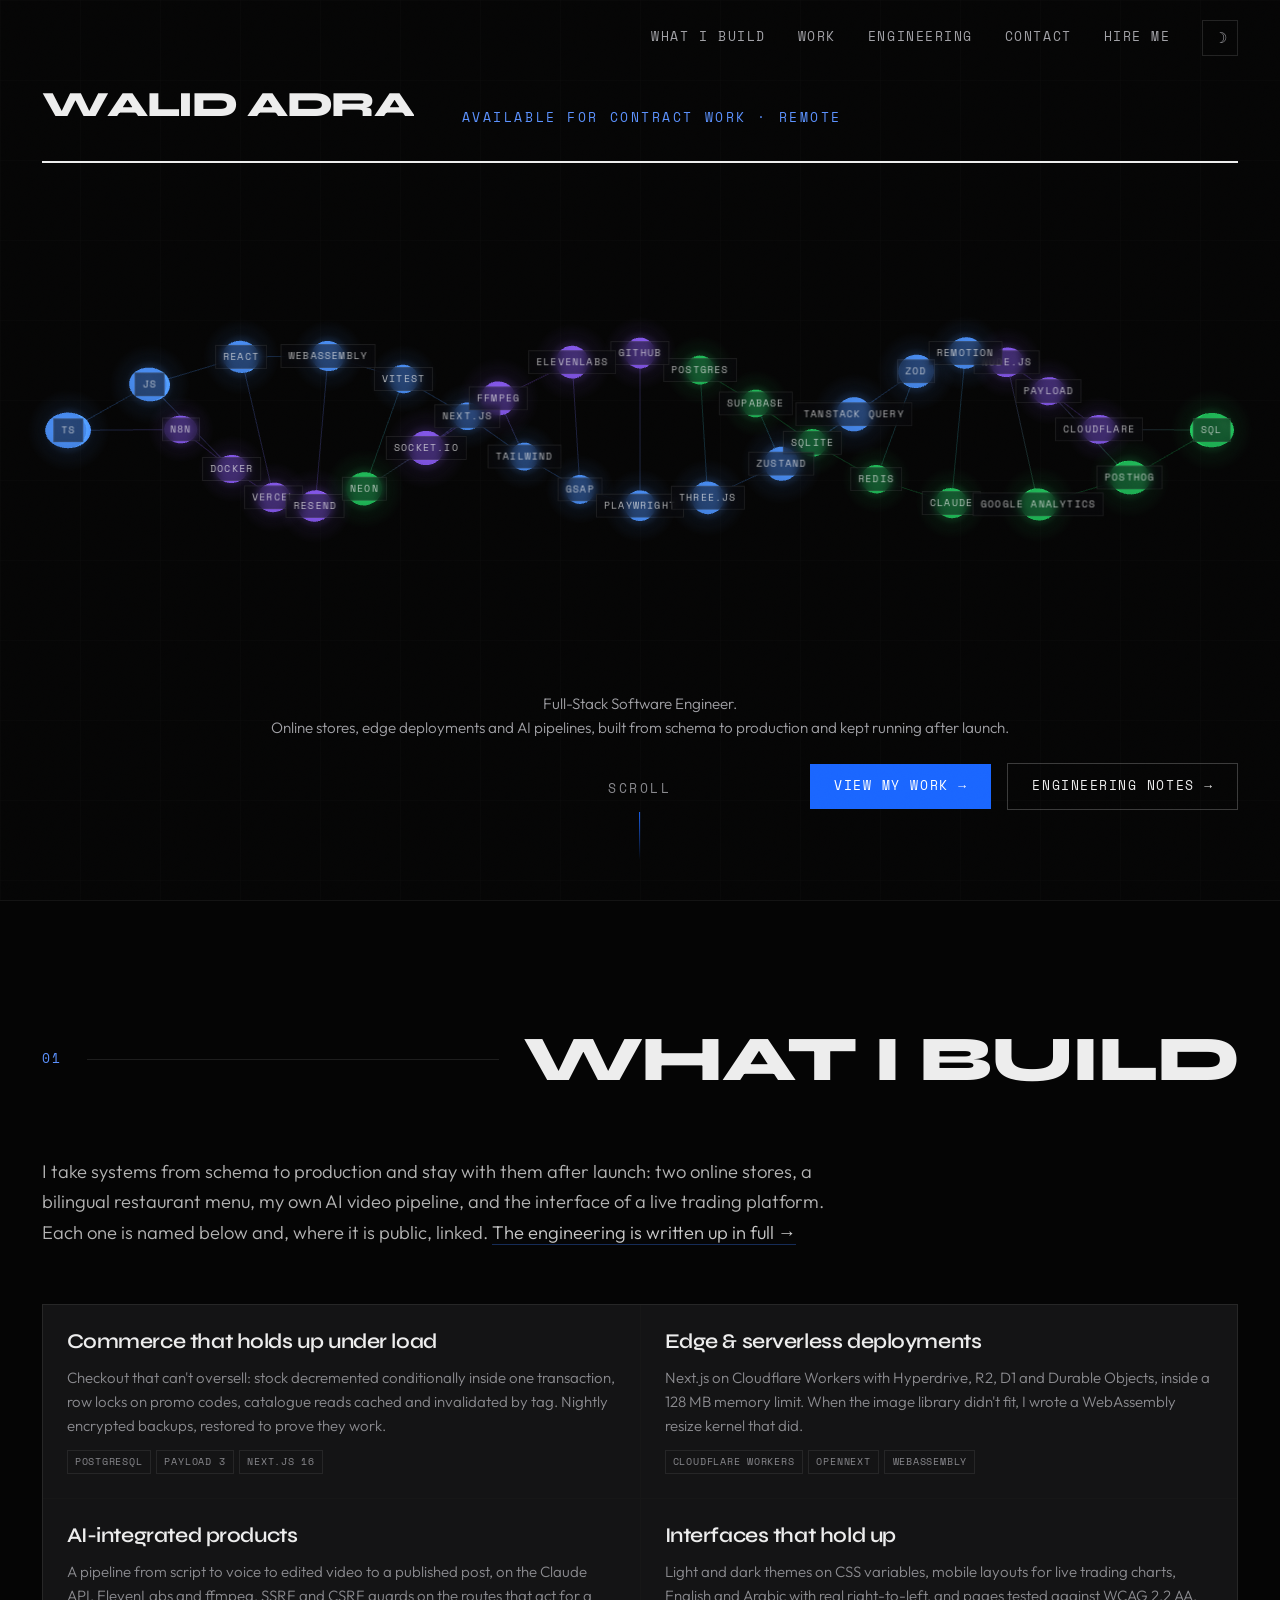
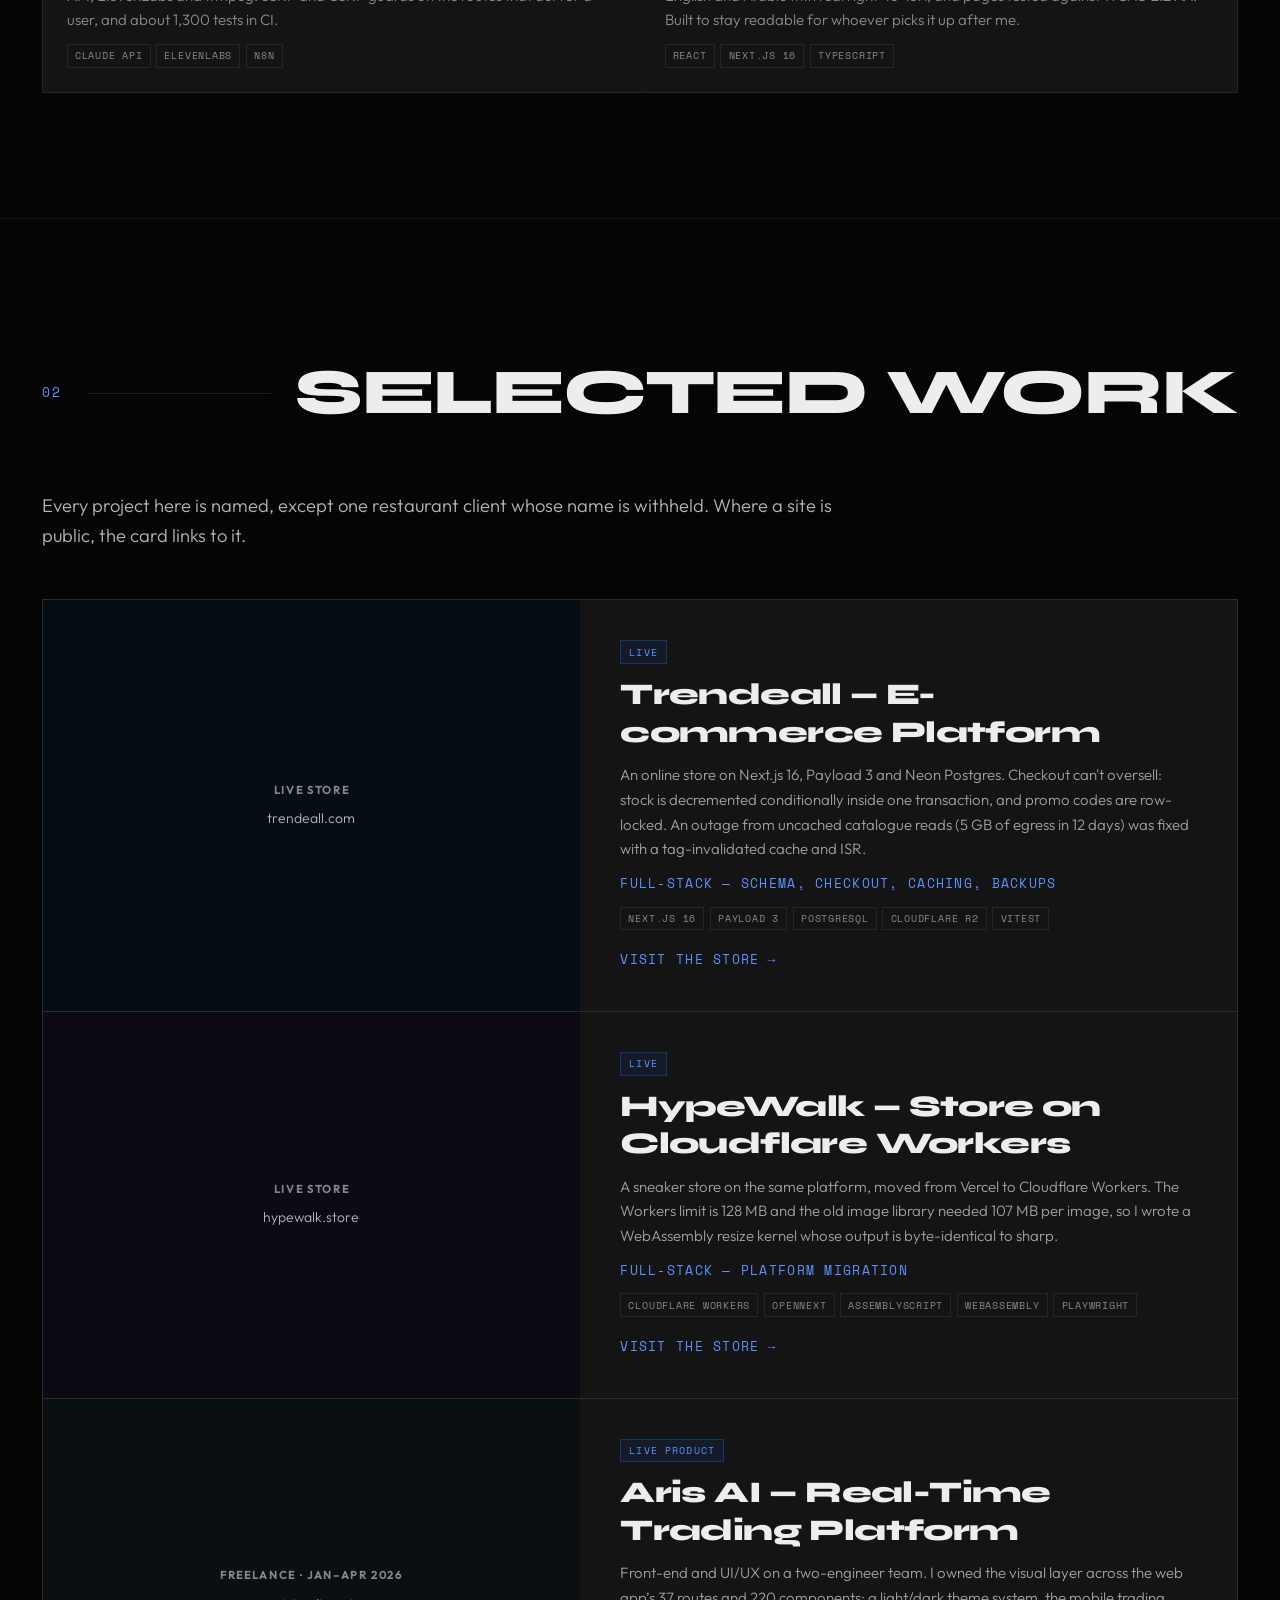
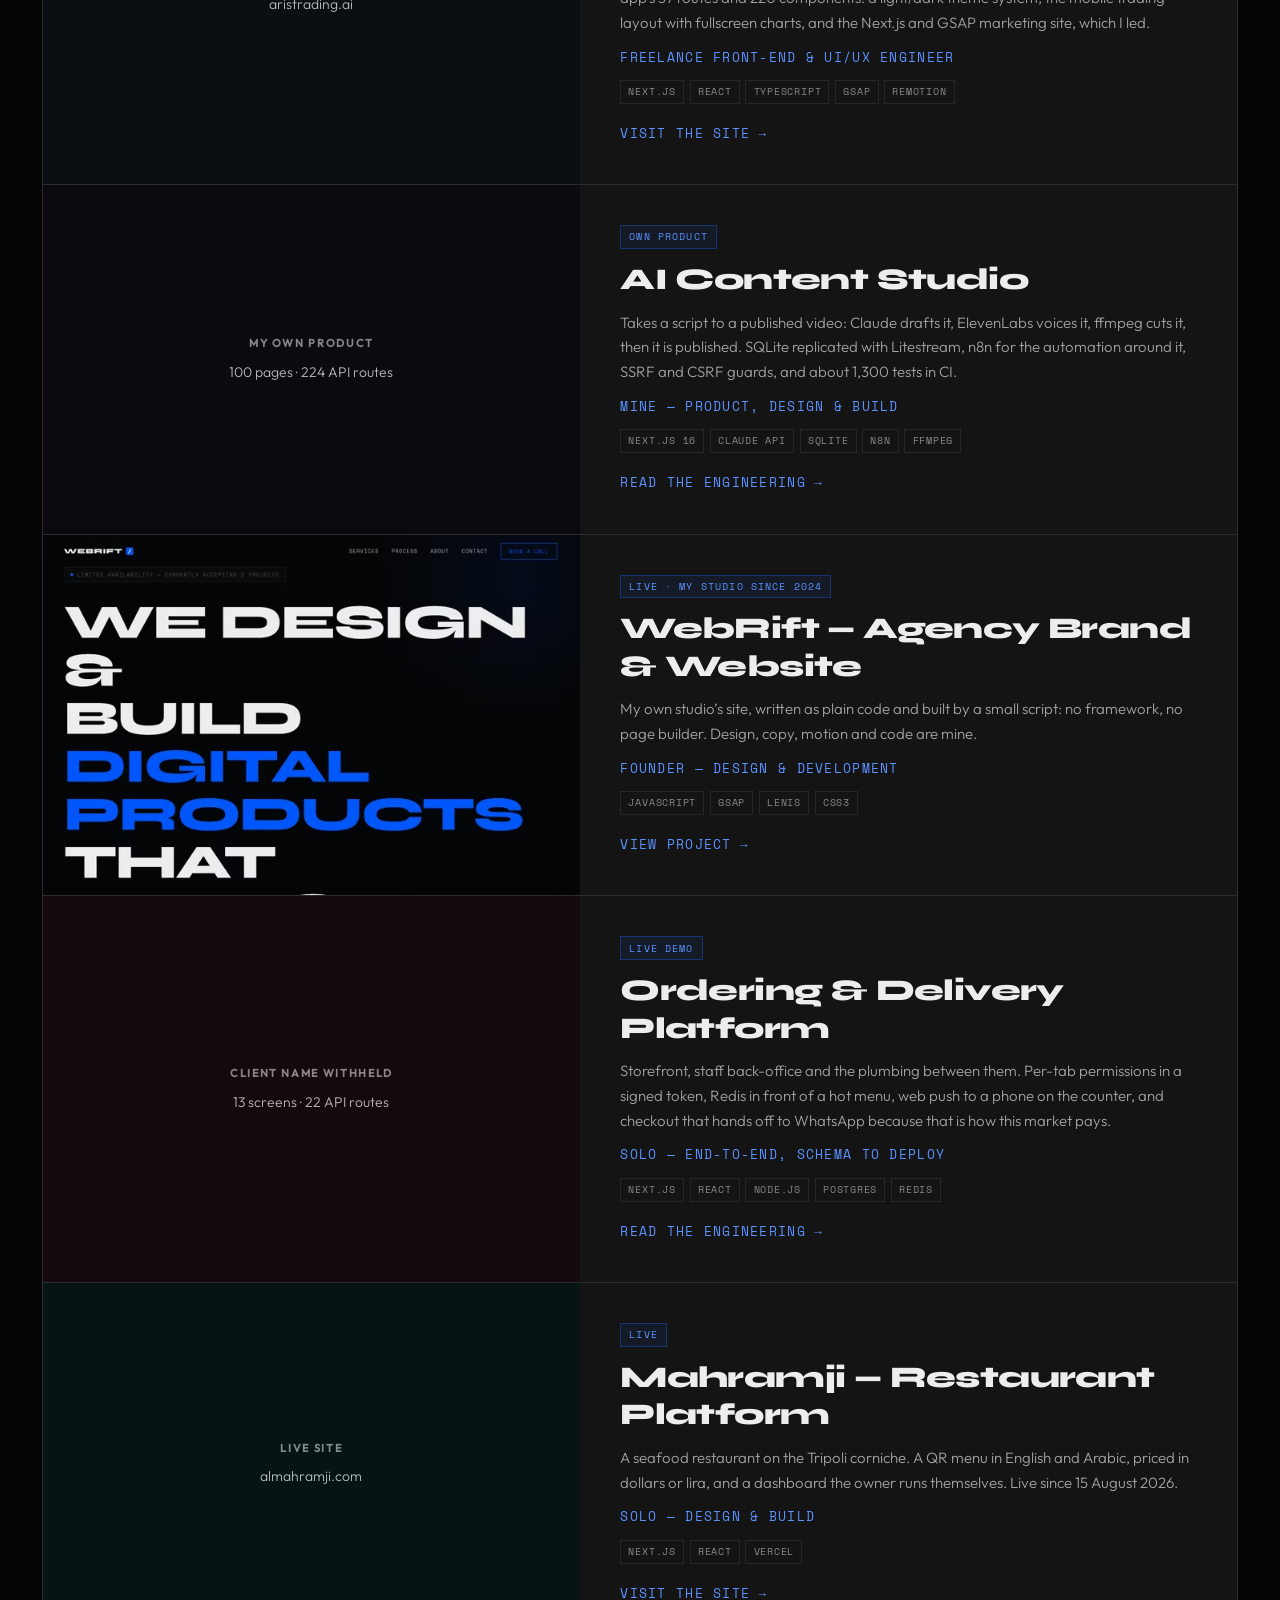
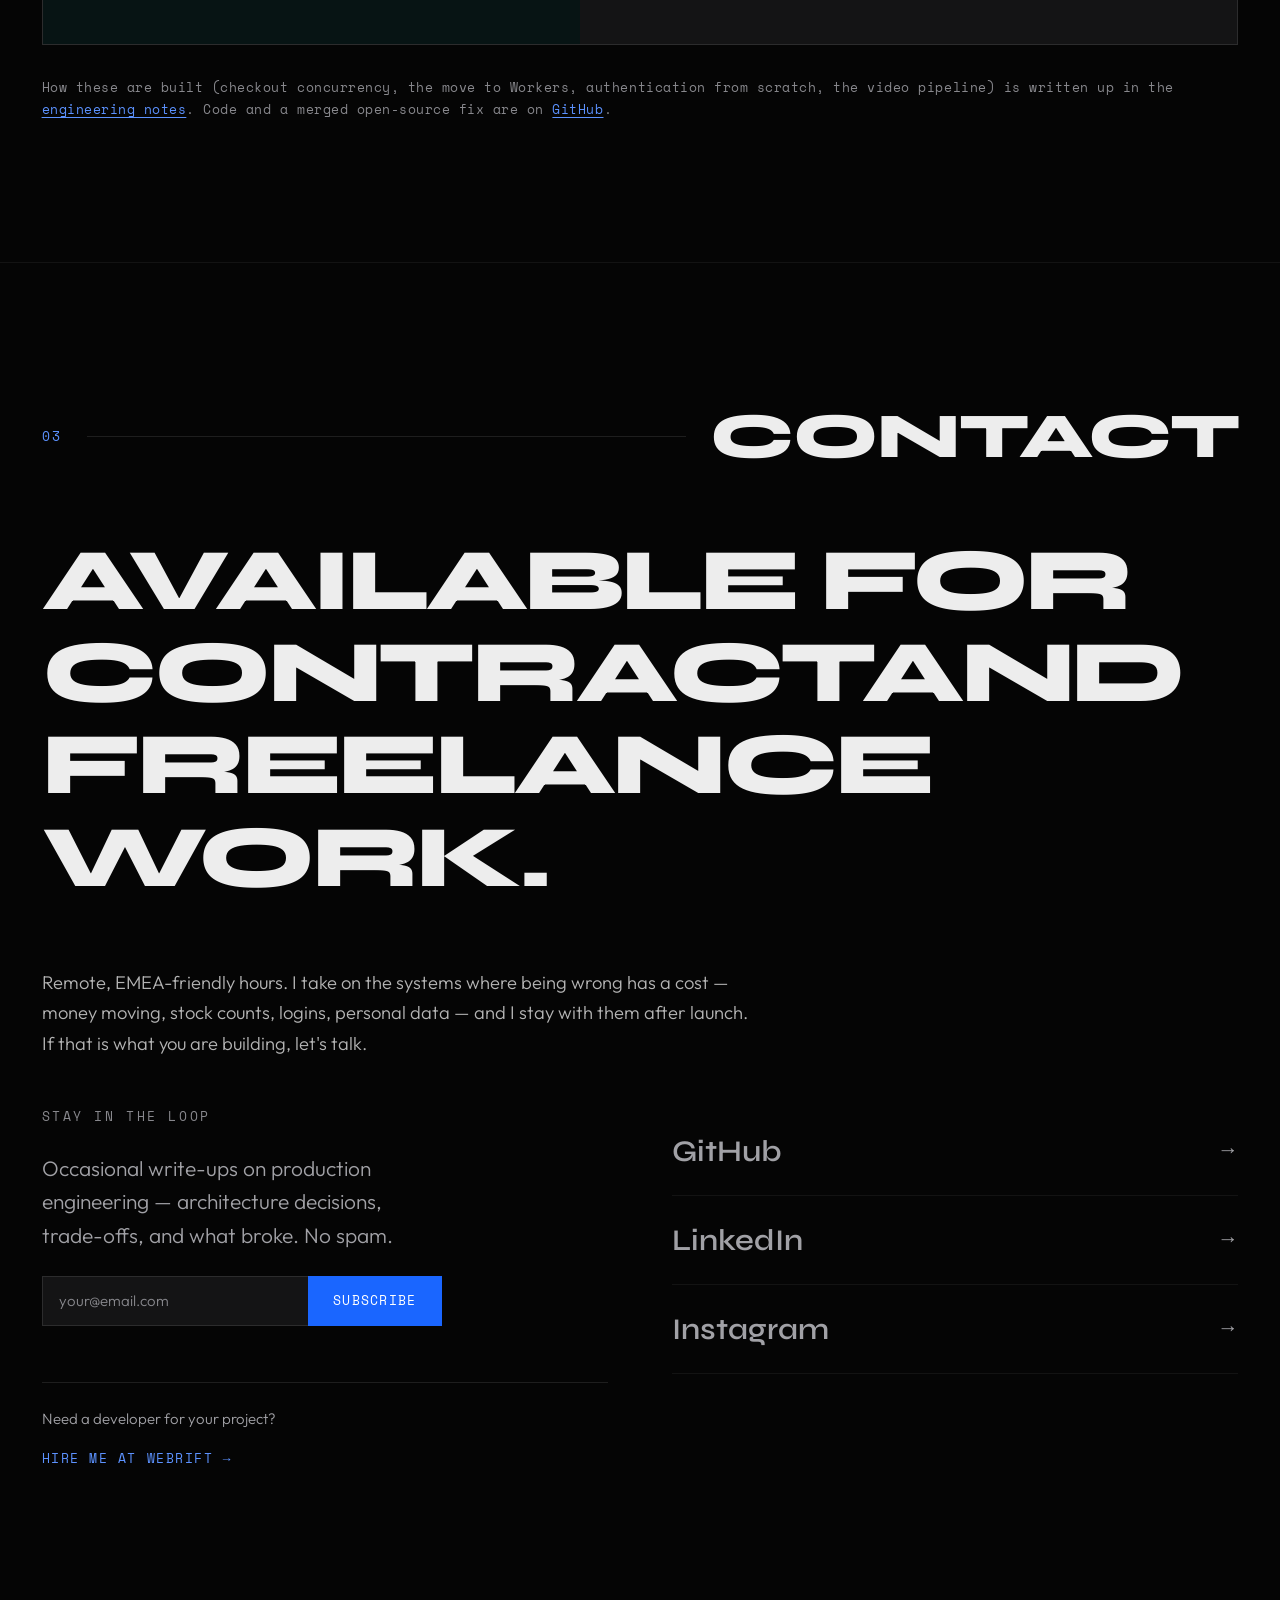
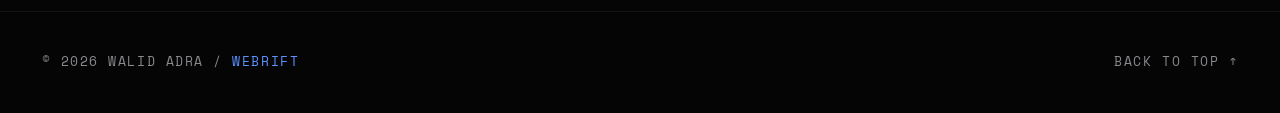
==== index.html @ 5f45370d "Content: Full-Stack Software Engineer, with the work written up by name The site now presents Walid " ====
<!DOCTYPE html>
<html lang="en">
<head>
  <meta charset="UTF-8">
  <meta name="viewport" content="width=device-width, initial-scale=1.0">
  <script src="js/theme-init.js"></script>

  <title>Walid Adra — Full-Stack Software Engineer</title>
  <meta name="description" content="Walid Adra, full-stack software engineer. Online stores, edge deployments and AI pipelines in Next.js, TypeScript and Postgres, built from schema to production. Available for remote contract work.">
  <link rel="canonical" href="https://www.walidadra.dev/">
  <meta name="keywords" content="Walid Adra, full-stack software engineer, TypeScript, React, Next.js, Node.js, PostgreSQL, Payload CMS, Cloudflare Workers, Playwright, contract developer">
  <meta name="author" content="Walid Adra">

  <meta property="og:title" content="Walid Adra — Full-Stack Software Engineer">
  <meta property="og:description" content="Online stores, edge deployments and AI pipelines, built from schema to production and kept running after launch.">
  <meta property="og:type" content="website">
  <meta property="og:image" content="https://www.walidadra.dev/assets/images/og-image.jpg">
  <meta property="og:image:width" content="1200">
  <meta property="og:image:height" content="630">
  <meta property="og:image:alt" content="Walid Adra — full-stack software engineer.">
  <meta property="og:url" content="https://www.walidadra.dev/">
  <meta property="og:site_name" content="Walid Adra">

  <meta name="twitter:card" content="summary_large_image">
  <meta name="twitter:image" content="https://www.walidadra.dev/assets/images/og-image.jpg">
  <meta name="twitter:description" content="Online stores, edge deployments and AI pipelines, built from schema to production.">
  <meta name="twitter:title" content="Walid Adra — Full-Stack Software Engineer">

  <!-- Structured Data -->
  <script type="application/ld+json">
  {
    "@context": "https://schema.org",
    "@type": "Person",
    "name": "Walid Adra",
    "jobTitle": "Full-Stack Software Engineer",
    "url": "https://www.walidadra.dev",
    "worksFor": {"@type": "Organization", "name": "WebRift", "url": "https://webrift.dev"},
    "sameAs": ["https://github.com/Walidd22", "https://www.linkedin.com/in/walid-adra-452363273/", "https://www.instagram.com/web_rift"]
  }
  </script>

  <link rel="icon" href="data:image/svg+xml,<svg xmlns='http://www.w3.org/2000/svg' viewBox='0 0 100 100'><text y='.9em' font-size='90'>⚡</text></svg>">

  <!-- Fonts are self-hosted (css/fonts-home.css): no extra connections to
       Google before the first paint. The three faces the first screen uses
       are preloaded so the hero can show in its real fonts. -->
  <link rel="preload" href="assets/fonts/syne-v24-latin.woff2" as="font" type="font/woff2" crossorigin>
  <link rel="preload" href="assets/fonts/spacemono-v17-400-latin.woff2" as="font" type="font/woff2" crossorigin>
  <link rel="preload" href="assets/fonts/outfit-v15-latin.woff2" as="font" type="font/woff2" crossorigin>
  <link rel="stylesheet" href="css/fonts-home.css">

  <link rel="stylesheet" href="js/vendor/lenis@1.3.26/lenis.css"
        integrity="sha384-gvLq/iOMNnPchdosgVym5huSVkKipHCQaqSw2Eg0V52Mzmlf169ZOsXcNc2cNu8x">
  <link rel="stylesheet" href="css/reset.css">
  <link rel="stylesheet" href="css/variables.css">
  <link rel="stylesheet" href="css/base.css">
  <link rel="stylesheet" href="css/layout.css">
  <link rel="stylesheet" href="css/components.css">
  <link rel="stylesheet" href="css/sections.css">
  <link rel="stylesheet" href="css/animations.css">
  <link rel="stylesheet" href="css/responsive.css">
  <link rel="stylesheet" href="css/scroll-decks.css">
</head>
<body>

  <a class="skip-link" href="#capabilities">Skip to content</a>

  <!-- Page Loader -->
  <div class="page-loader" id="pageLoader">
    <span class="page-loader__text">loading</span>
  </div>

  <!-- Custom Cursor -->
  <div class="cursor" id="cursor"></div>

  <!-- Navigation -->
  <nav class="nav" id="nav">
    <div class="container nav__inner">
      <a href="#hero" class="nav__logo" data-text="WALID ADRA">WALID ADRA</a>
      <div class="nav__links">
        <a href="#capabilities" class="nav__link" data-cursor="expand">What I Build</a>
        <a href="#projects" class="nav__link" data-cursor="expand">Work</a>
        <a href="engineering.html" class="nav__link" data-cursor="expand">Engineering</a>
        <a href="#connect" class="nav__link" data-cursor="expand">Contact</a>
        <a href="https://webrift.dev" class="nav__link" data-cursor="expand" target="_blank" rel="noopener">Hire Me</a>
        <button class="theme-toggle" id="themeToggle" data-cursor="expand" aria-label="Toggle theme">
          <span id="themeIcon" data-theme-icon>☽</span>
        </button>
      </div>
      <button class="nav__toggle" id="navToggle" aria-label="Toggle menu" data-cursor="expand">
        <span></span><span></span><span></span>
      </button>
    </div>
  </nav>

  <!-- Mobile Menu -->
  <div class="nav__mobile" id="navMobile">
    <a href="#capabilities" class="nav__mobile-link" data-cursor="expand">What I Build</a>
    <a href="#projects" class="nav__mobile-link" data-cursor="expand">Work</a>
    <a href="engineering.html" class="nav__mobile-link" data-cursor="expand">Engineering</a>
    <a href="#connect" class="nav__mobile-link" data-cursor="expand">Contact</a>
    <a href="https://webrift.dev" class="nav__mobile-link" data-cursor="expand" target="_blank" rel="noopener">Hire Me</a>
    <button class="theme-toggle theme-toggle--mobile" id="themeToggleMobile" data-cursor="expand" aria-label="Toggle theme">
      <span data-theme-icon>☽</span>
    </button>
  </div>

  <main>

    <!-- ===== HERO ===== -->
    <section class="hero section" id="hero">
      <div class="hero__grid"></div>
      <div class="hero__graph" id="heroGraph"></div>
      <div class="hero__graph-labels" id="heroGraphLabels" aria-hidden="true"></div>
      <div class="floating-icons" id="floatingIcons"></div>
      <div class="container hero__content">
        <a href="#hero" class="hero__name-link" aria-label="Walid Adra" data-cursor="expand"><h1 class="hero__name gs-reveal" data-text="WALID ADRA">WALID ADRA</h1></a>
        <span class="label label--accent hero__label gs-reveal">Available for contract work · Remote</span>
        <div class="hero__divider gs-reveal"></div>
      </div>
      <div class="hero__info gs-reveal">
        <p class="hero__title">Full-Stack Software Engineer. <br>Online stores, edge deployments and AI pipelines, built from schema to production and kept running after launch.</p>
        <div class="hero__cta-group">
          <a href="#projects" class="hero__subscribe" data-hero-cta data-cursor="expand">View My Work →</a>
          <a href="engineering.html" class="hero__subscribe hero__subscribe--ghost" data-cursor="expand">Engineering notes →</a>
        </div>
      </div>
      <div class="hero__scroll gs-reveal">
        <span class="hero__scroll-text">Scroll</span>
        <div class="hero__scroll-line"></div>
      </div>
    </section>

    <!-- ===== WHAT I BUILD ===== -->
    <section class="caps section section--caps" id="capabilities">
      <div class="container">
        <div class="section__header gs-reveal">
          <span class="section__number">01</span>
          <span class="section__line"></span>
          <h2 class="section__title">What I Build</h2>
        </div>

        <p class="story__lede gs-reveal">
          I take systems from schema to production and stay with them after launch: two
          online stores, a bilingual restaurant menu, my own AI video pipeline, and the
          interface of a live trading platform. Each one is named below and, where it is
          public, linked.
          <a href="engineering.html" data-cursor="expand">The engineering is written up in full →</a>
        </p>

        <div class="caps__grid">

          <article class="cap-card gs-reveal">
            <h3 class="cap-card__title">Commerce that holds up under load</h3>
            <p class="cap-card__body">
              Checkout that can't oversell: stock decremented conditionally inside one
              transaction, row locks on promo codes, catalogue reads cached and invalidated by
              tag. Nightly encrypted backups, restored to prove they work.
            </p>
            <ul class="project-card__tags">
              <li>PostgreSQL</li>
              <li>Payload 3</li>
              <li>Next.js 16</li>
            </ul>
          </article>

          <article class="cap-card gs-reveal">
            <h3 class="cap-card__title">Edge &amp; serverless deployments</h3>
            <p class="cap-card__body">
              Next.js on Cloudflare Workers with Hyperdrive, R2, D1 and Durable Objects, inside
              a 128 MB memory limit. When the image library didn't fit, I wrote a WebAssembly
              resize kernel that did.
            </p>
            <ul class="project-card__tags">
              <li>Cloudflare Workers</li>
              <li>OpenNext</li>
              <li>WebAssembly</li>
            </ul>
          </article>

          <article class="cap-card gs-reveal">
            <h3 class="cap-card__title">AI-integrated products</h3>
            <p class="cap-card__body">
              A pipeline from script to voice to edited video to a published post, on the
              Claude API, ElevenLabs and ffmpeg. SSRF and CSRF guards on the routes that act
              for a user, and about 1,300 tests in CI.
            </p>
            <ul class="project-card__tags">
              <li>Claude API</li>
              <li>ElevenLabs</li>
              <li>n8n</li>
            </ul>
          </article>

          <article class="cap-card gs-reveal">
            <h3 class="cap-card__title">Interfaces that hold up</h3>
            <p class="cap-card__body">
              Light and dark themes on CSS variables, mobile layouts for live trading charts,
              English and Arabic with real right-to-left, and pages tested against WCAG 2.2 AA.
              Built to stay readable for whoever picks it up after me.
            </p>
            <ul class="project-card__tags">
              <li>React</li>
              <li>Next.js 16</li>
              <li>TypeScript</li>
            </ul>
          </article>

        </div>
      </div>
    </section>

    <!-- ===== SELECTED WORK ===== -->
    <section class="projects section" id="projects">
      <div class="container">
        <div class="section__header gs-reveal">
          <span class="section__number">02</span>
          <span class="section__line"></span>
          <h2 class="section__title">Selected Work</h2>
        </div>

        <p class="story__lede gs-reveal" style="margin-bottom: 3rem;">
          Every project here is named, except one restaurant client whose name is withheld.
          Where a site is public, the card links to it.
        </p>

        <div class="projects__grid">

          <!-- Trendeall -->
          <a href="https://trendeall.com" class="project-card gs-reveal" data-cursor="expand" target="_blank" rel="noopener">
            <div class="project-card__img">
              <div class="project-card__img-placeholder" style="background: #060d14;">
                <div class="project-card__coming-soon">
                  <span class="project-card__coming-soon-label">Live store</span>
                  <span class="project-card__coming-soon-text">trendeall.com</span>
                </div>
              </div>
            </div>
            <div class="project-card__body">
              <span class="project-card__state">Live</span>
              <h3 class="project-card__title">Trendeall — E-commerce Platform</h3>
              <p class="project-card__desc">An online store on Next.js 16, Payload 3 and Neon Postgres. Checkout can't oversell: stock is decremented conditionally inside one transaction, and promo codes are row-locked. An outage from uncached catalogue reads (5 GB of egress in 12 days) was fixed with a tag-invalidated cache and ISR.</p>
              <div class="project-card__role">Full-stack — schema, checkout, caching, backups</div>
              <ul class="project-card__tags">
                <li>Next.js 16</li>
                <li>Payload 3</li>
                <li>PostgreSQL</li>
                <li>Cloudflare R2</li>
                <li>Vitest</li>
              </ul>
              <span class="project-card__link">Visit the store <span class="project-card__arrow">→</span></span>
            </div>
          </a>

          <!-- HypeWalk -->
          <a href="https://hypewalk.store" class="project-card gs-reveal" data-cursor="expand" target="_blank" rel="noopener">
            <div class="project-card__img">
              <div class="project-card__img-placeholder" style="background: #0d0a14;">
                <div class="project-card__coming-soon">
                  <span class="project-card__coming-soon-label">Live store</span>
                  <span class="project-card__coming-soon-text">hypewalk.store</span>
                </div>
              </div>
            </div>
            <div class="project-card__body">
              <span class="project-card__state">Live</span>
              <h3 class="project-card__title">HypeWalk — Store on Cloudflare Workers</h3>
              <p class="project-card__desc">A sneaker store on the same platform, moved from Vercel to Cloudflare Workers. The Workers limit is 128 MB and the old image library needed 107 MB per image, so I wrote a WebAssembly resize kernel whose output is byte-identical to sharp.</p>
              <div class="project-card__role">Full-stack — platform migration</div>
              <ul class="project-card__tags">
                <li>Cloudflare Workers</li>
                <li>OpenNext</li>
                <li>AssemblyScript</li>
                <li>WebAssembly</li>
                <li>Playwright</li>
              </ul>
              <span class="project-card__link">Visit the store <span class="project-card__arrow">→</span></span>
            </div>
          </a>

          <!-- Aris AI -->
          <a href="https://aristrading.ai" class="project-card gs-reveal" data-cursor="expand" target="_blank" rel="noopener">
            <div class="project-card__img">
              <div class="project-card__img-placeholder" style="background: #0a0f14;">
                <div class="project-card__coming-soon">
                  <span class="project-card__coming-soon-label">Freelance · Jan–Apr 2026</span>
                  <span class="project-card__coming-soon-text">aristrading.ai</span>
                </div>
              </div>
            </div>
            <div class="project-card__body">
              <span class="project-card__state">Live product</span>
              <h3 class="project-card__title">Aris AI — Real-Time Trading Platform</h3>
              <p class="project-card__desc">Front-end and UI/UX on a two-engineer team. I owned the visual layer across the web app’s 37 routes and 220 components: a light/dark theme system, the mobile trading layout with fullscreen charts, and the Next.js and GSAP marketing site, which I led.</p>
              <div class="project-card__role">Freelance Front-End &amp; UI/UX Engineer</div>
              <ul class="project-card__tags">
                <li>Next.js</li>
                <li>React</li>
                <li>TypeScript</li>
                <li>GSAP</li>
                <li>Remotion</li>
              </ul>
              <span class="project-card__link">Visit the site <span class="project-card__arrow">→</span></span>
            </div>
          </a>

          <!-- AI Content Studio -->
          <a href="engineering.html#systems" class="project-card gs-reveal" data-cursor="expand">
            <div class="project-card__img">
              <div class="project-card__img-placeholder" style="background: #0c0a10;">
                <div class="project-card__coming-soon">
                  <span class="project-card__coming-soon-label">My own product</span>
                  <span class="project-card__coming-soon-text">100 pages · 224 API routes</span>
                </div>
              </div>
            </div>
            <div class="project-card__body">
              <span class="project-card__state">Own product</span>
              <h3 class="project-card__title">AI Content Studio</h3>
              <p class="project-card__desc">Takes a script to a published video: Claude drafts it, ElevenLabs voices it, ffmpeg cuts it, then it is published. SQLite replicated with Litestream, n8n for the automation around it, SSRF and CSRF guards, and about 1,300 tests in CI.</p>
              <div class="project-card__role">Mine — product, design &amp; build</div>
              <ul class="project-card__tags">
                <li>Next.js 16</li>
                <li>Claude API</li>
                <li>SQLite</li>
                <li>n8n</li>
                <li>ffmpeg</li>
              </ul>
              <span class="project-card__link">Read the engineering <span class="project-card__arrow">→</span></span>
            </div>
          </a>

          <!-- WebRift -->
          <a href="projects/webrift.html" class="project-card gs-reveal" data-cursor="expand">
            <div class="project-card__img">
              <div class="project-card__img-placeholder" style="background: #050508;">
                <picture>
                  <source type="image/avif" sizes="(min-width: 900px) min(45vw, 620px), 100vw"
                          srcset="assets/projects/webrift/hero-480.avif 480w, assets/projects/webrift/hero-720.avif 720w, assets/projects/webrift/hero-1080.avif 1080w, assets/projects/webrift/hero-1440.avif 1440w">
                  <source type="image/webp" sizes="(min-width: 900px) min(45vw, 620px), 100vw"
                          srcset="assets/projects/webrift/hero-480.webp 480w, assets/projects/webrift/hero-720.webp 720w, assets/projects/webrift/hero-1080.webp 1080w, assets/projects/webrift/hero-1440.webp 1440w">
                  <img src="assets/projects/webrift/hero.png" alt="WebRift agency website" width="1440" height="900" loading="lazy" decoding="async">
                </picture>
              </div>
            </div>
            <div class="project-card__body">
              <span class="project-card__state">Live · my studio since 2024</span>
              <h3 class="project-card__title">WebRift — Agency Brand &amp; Website</h3>
              <p class="project-card__desc">My own studio’s site, written as plain code and built by a small script: no framework, no page builder. Design, copy, motion and code are mine.</p>
              <div class="project-card__role">Founder — design &amp; development</div>
              <ul class="project-card__tags">
                <li>JavaScript</li>
                <li>GSAP</li>
                <li>Lenis</li>
                <li>CSS3</li>
              </ul>
              <span class="project-card__link">View project <span class="project-card__arrow">→</span></span>
            </div>
          </a>

          <!-- Ordering & delivery platform -->
          <a href="engineering.html#systems" class="project-card gs-reveal" data-cursor="expand">
            <div class="project-card__img">
              <div class="project-card__img-placeholder" style="background: #14090c;">
                <div class="project-card__coming-soon">
                  <span class="project-card__coming-soon-label">Client name withheld</span>
                  <span class="project-card__coming-soon-text">13 screens · 22 API routes</span>
                </div>
              </div>
            </div>
            <div class="project-card__body">
              <span class="project-card__state">Live demo</span>
              <h3 class="project-card__title">Ordering &amp; Delivery Platform</h3>
              <p class="project-card__desc">Storefront, staff back-office and the plumbing between them. Per-tab permissions in a signed token, Redis in front of a hot menu, web push to a phone on the counter, and checkout that hands off to WhatsApp because that is how this market pays.</p>
              <div class="project-card__role">Solo — end-to-end, schema to deploy</div>
              <ul class="project-card__tags">
                <li>Next.js</li>
                <li>React</li>
                <li>Node.js</li>
                <li>Postgres</li>
                <li>Redis</li>
              </ul>
              <span class="project-card__link">Read the engineering <span class="project-card__arrow">→</span></span>
            </div>
          </a>

          <!-- Mahramji -->
          <a href="https://almahramji.com" class="project-card gs-reveal" data-cursor="expand" target="_blank" rel="noopener">
            <div class="project-card__img">
              <div class="project-card__img-placeholder" style="background: #071414;">
                <div class="project-card__coming-soon">
                  <span class="project-card__coming-soon-label">Live site</span>
                  <span class="project-card__coming-soon-text">almahramji.com</span>
                </div>
              </div>
            </div>
            <div class="project-card__body">
              <span class="project-card__state">Live</span>
              <h3 class="project-card__title">Mahramji — Restaurant Platform</h3>
              <p class="project-card__desc">A seafood restaurant on the Tripoli corniche. A QR menu in English and Arabic, priced in dollars or lira, and a dashboard the owner runs themselves. Live since 15 August 2026.</p>
              <div class="project-card__role">Solo — design &amp; build</div>
              <ul class="project-card__tags">
                <li>Next.js</li>
                <li>React</li>
                <li>Vercel</li>
              </ul>
              <span class="project-card__link">Visit the site <span class="project-card__arrow">→</span></span>
            </div>
          </a>

        </div>

        <p class="projects__note gs-reveal">
          How these are built (checkout concurrency, the move to Workers, authentication from
          scratch, the video pipeline) is written up in the
          <a href="engineering.html">engineering notes</a>. Code and a merged open-source fix are on
          <a href="https://github.com/Walidd22" target="_blank" rel="noopener">GitHub</a>.
        </p>
      </div>
    </section>

    <!-- ===== CONNECT ===== -->
    <section class="connect section" id="connect">
      <div class="container">
        <div class="section__header gs-reveal">
          <span class="section__number">03</span>
          <span class="section__line"></span>
          <h2 class="section__title">Contact</h2>
        </div>

        <h3 class="connect__heading gs-reveal">
          Available for contract<br>and freelance work.
        </h3>

        <p class="story__lede gs-reveal" style="max-width: 720px; margin-bottom: 3rem;">
          Remote, EMEA-friendly hours. I take on the systems where being wrong has a cost —
          money moving, stock counts, logins, personal data — and I stay with them after
          launch. If that is what you are building, let's talk.
        </p>

        <div class="connect__grid">

          <div class="connect__email-cta gs-reveal">
            <span class="connect__email-label">Stay in the loop</span>
            <p class="connect__email-desc">Occasional write-ups on production engineering — architecture decisions, trade-offs, and what broke. No spam.</p>
            <form class="connect__email-input" id="subscribeForm">
              <input type="email" name="email" placeholder="your@email.com" aria-label="Email address" required>
              <input type="hidden" name="course_interest" id="courseInterest" value="">
              <button type="submit" data-cursor="expand">Subscribe</button>
            </form>
            <div class="connect__subscribe-success" id="subscribeSuccess" style="display: none;">
              <span class="connect__subscribe-icon">&#10003;</span>
              <span>Check your inbox to confirm your subscription.</span>
            </div>
            <div class="connect__subscribe-error" id="subscribeError" style="display: none;">
              <span>Something went wrong. Please try again.</span>
            </div>

            <div class="connect__webrift">
              <p>Need a developer for your project?</p>
              <a href="https://webrift.dev" target="_blank" rel="noopener" data-cursor="expand">Hire me at WebRift →</a>
            </div>
          </div>

          <div class="connect__socials gs-reveal">
            <a href="https://github.com/Walidd22" class="connect__social-link" data-cursor="expand" target="_blank" rel="noopener">
              <span>GitHub</span>
              <span class="connect__social-arrow">→</span>
            </a>
            <a href="https://www.linkedin.com/in/walid-adra-452363273/" class="connect__social-link" data-cursor="expand" target="_blank" rel="noopener">
              <span>LinkedIn</span>
              <span class="connect__social-arrow">→</span>
            </a>
            <a href="https://www.instagram.com/web_rift" class="connect__social-link" data-cursor="expand" target="_blank" rel="noopener">
              <span>Instagram</span>
              <span class="connect__social-arrow">→</span>
            </a>
          </div>
        </div>
      </div>
    </section>

  </main>

  <!-- Footer -->
  <footer class="footer">
    <div class="container footer__inner">
      <span class="footer__copy">&copy; 2026 Walid Adra / <span>WebRift</span></span>
      <a href="#hero" class="footer__top" data-cursor="expand">Back to top ↑</a>
    </div>
  </footer>

  <!-- Toast Notifications -->
  <div class="toast-container" id="toastContainer"></div>

  <!-- Scripts. Every library is served from this site (js/vendor/), pinned by
       its integrity hash; nothing loads from a CDN. js/hero-graph.js (three.js)
       is not loaded here: js/main.js imports it once the hero text is showing. -->
  <script type="importmap">
    {
      "imports": {
        "three": "/js/vendor/three@0.160.0/build/three.module.min.js",
        "three/addons/": "/js/vendor/three@0.160.0/examples/jsm/"
      },
      "integrity": {
        "/js/vendor/three@0.160.0/build/three.module.min.js": "sha384-8/hf5tabFfIo0BPku31TKUvGIKpWGYaMwNtlSNqNyZzXgZCMd4lnOGWbJElML9dv",
        "/js/vendor/three@0.160.0/examples/jsm/renderers/CSS2DRenderer.js": "sha384-oxPlnJSeUCYU9W3RMQswb4S/vFd4Bhxuy1Ffx0V2KJakWeb6n1gaqUtSE9Ic/F72",
        "/js/vendor/three@0.160.0/examples/jsm/misc/Timer.js": "sha384-rVQXeGSb0vKNG12RRAIINNOMJK8bcJ6kSVGq6/r41SmtTfEcOEhyNtI2FX3fzNgb"
      }
    }
  </script>
  <script src="js/vendor/lenis@1.3.26/lenis.min.js" defer
          integrity="sha384-jqpi9VmOdhyLoLURgjCn7EpnG9BbnHW57ibIZoeaIU+erWDH3k8fQQg0xH2ySjnw"></script>
  <script src="js/vendor/gsap@3.12.7/gsap.min.js" defer
          integrity="sha384-pEQB1h4Zmn9xhS6jotzltHSIQq6N0Oh3BXkCNOH5LKI81R2NRbb9efarAJYw9gTY"></script>
  <script src="js/vendor/gsap@3.12.7/ScrollTrigger.min.js" defer
          integrity="sha384-TgZ1GoXcDnrw/czNfaiSZSFV1zgIRv8aQOevBA8ppS4SkNONmzYfjARpXsDfdnUE"></script>
  <script src="js/utils.js" defer></script>
  <script src="js/cursor.js" defer></script>
  <script src="js/animations.js" defer></script>
  <script src="js/main.js" defer></script>
  <script src="js/scroll-decks.js" defer></script>
</body>
</html>
---- css/fonts-home.css ----
/* Self-hosted copy of the Google Fonts stylesheet this page used to load.
   Same faces, weights, subsets and unicode-ranges, so text renders exactly as
   before; the woff2 files live in assets/fonts/. Generated 2026-11-03. */
/* latin-ext */
@font-face {
  font-family: 'Outfit';
  font-style: normal;
  font-weight: 300;
  font-display: swap;
  src: url('../assets/fonts/outfit-v15-latin-ext.woff2') format('woff2');
  unicode-range: U+0100-02BA, U+02BD-02C5, U+02C7-02CC, U+02CE-02D7, U+02DD-02FF, U+0304, U+0308, U+0329, U+1D00-1DBF, U+1E00-1E9F, U+1EF2-1EFF, U+2020, U+20A0-20AB, U+20AD-20C4, U+2113, U+2C60-2C7F, U+A720-A7FF;
}
/* latin */
@font-face {
  font-family: 'Outfit';
  font-style: normal;
  font-weight: 300;
  font-display: swap;
  src: url('../assets/fonts/outfit-v15-latin.woff2') format('woff2');
  unicode-range: U+0000-00FF, U+0131, U+0152-0153, U+02BB-02BC, U+02C6, U+02DA, U+02DC, U+0304, U+0308, U+0329, U+2000-206F, U+20AC, U+2122, U+2191, U+2193, U+2212, U+2215, U+FEFF, U+FFFD;
}
/* latin-ext */
@font-face {
  font-family: 'Outfit';
  font-style: normal;
  font-weight: 500;
  font-display: swap;
  src: url('../assets/fonts/outfit-v15-latin-ext.woff2') format('woff2');
  unicode-range: U+0100-02BA, U+02BD-02C5, U+02C7-02CC, U+02CE-02D7, U+02DD-02FF, U+0304, U+0308, U+0329, U+1D00-1DBF, U+1E00-1E9F, U+1EF2-1EFF, U+2020, U+20A0-20AB, U+20AD-20C4, U+2113, U+2C60-2C7F, U+A720-A7FF;
}
/* latin */
@font-face {
  font-family: 'Outfit';
  font-style: normal;
  font-weight: 500;
  font-display: swap;
  src: url('../assets/fonts/outfit-v15-latin.woff2') format('woff2');
  unicode-range: U+0000-00FF, U+0131, U+0152-0153, U+02BB-02BC, U+02C6, U+02DA, U+02DC, U+0304, U+0308, U+0329, U+2000-206F, U+20AC, U+2122, U+2191, U+2193, U+2212, U+2215, U+FEFF, U+FFFD;
}
/* vietnamese */
@font-face {
  font-family: 'Space Mono';
  font-style: normal;
  font-weight: 400;
  font-display: swap;
  src: url('../assets/fonts/spacemono-v17-400-vietnamese.woff2') format('woff2');
  unicode-range: U+0102-0103, U+0110-0111, U+0128-0129, U+0168-0169, U+01A0-01A1, U+01AF-01B0, U+0300-0301, U+0303-0304, U+0308-0309, U+0323, U+0329, U+1EA0-1EF9, U+20AB;
}
/* latin-ext */
@font-face {
  font-family: 'Space Mono';
  font-style: normal;
  font-weight: 400;
  font-display: swap;
  src: url('../assets/fonts/spacemono-v17-400-latin-ext.woff2') format('woff2');
  unicode-range: U+0100-02BA, U+02BD-02C5, U+02C7-02CC, U+02CE-02D7, U+02DD-02FF, U+0304, U+0308, U+0329, U+1D00-1DBF, U+1E00-1E9F, U+1EF2-1EFF, U+2020, U+20A0-20AB, U+20AD-20C4, U+2113, U+2C60-2C7F, U+A720-A7FF;
}
/* latin */
@font-face {
  font-family: 'Space Mono';
  font-style: normal;
  font-weight: 400;
  font-display: swap;
  src: url('../assets/fonts/spacemono-v17-400-latin.woff2') format('woff2');
  unicode-range: U+0000-00FF, U+0131, U+0152-0153, U+02BB-02BC, U+02C6, U+02DA, U+02DC, U+0304, U+0308, U+0329, U+2000-206F, U+20AC, U+2122, U+2191, U+2193, U+2212, U+2215, U+FEFF, U+FFFD;
}
/* greek */
@font-face {
  font-family: 'Syne';
  font-style: normal;
  font-weight: 600;
  font-display: swap;
  src: url('../assets/fonts/syne-v24-greek.woff2') format('woff2');
  unicode-range: U+0370-0377, U+037A-037F, U+0384-038A, U+038C, U+038E-03A1, U+03A3-03FF;
}
/* latin-ext */
@font-face {
  font-family: 'Syne';
  font-style: normal;
  font-weight: 600;
  font-display: swap;
  src: url('../assets/fonts/syne-v24-latin-ext.woff2') format('woff2');
  unicode-range: U+0100-02BA, U+02BD-02C5, U+02C7-02CC, U+02CE-02D7, U+02DD-02FF, U+0304, U+0308, U+0329, U+1D00-1DBF, U+1E00-1E9F, U+1EF2-1EFF, U+2020, U+20A0-20AB, U+20AD-20C4, U+2113, U+2C60-2C7F, U+A720-A7FF;
}
/* latin */
@font-face {
  font-family: 'Syne';
  font-style: normal;
  font-weight: 600;
  font-display: swap;
  src: url('../assets/fonts/syne-v24-latin.woff2') format('woff2');
  unicode-range: U+0000-00FF, U+0131, U+0152-0153, U+02BB-02BC, U+02C6, U+02DA, U+02DC, U+0304, U+0308, U+0329, U+2000-206F, U+20AC, U+2122, U+2191, U+2193, U+2212, U+2215, U+FEFF, U+FFFD;
}
/* greek */
@font-face {
  font-family: 'Syne';
  font-style: normal;
  font-weight: 800;
  font-display: swap;
  src: url('../assets/fonts/syne-v24-greek.woff2') format('woff2');
  unicode-range: U+0370-0377, U+037A-037F, U+0384-038A, U+038C, U+038E-03A1, U+03A3-03FF;
}
/* latin-ext */
@font-face {
  font-family: 'Syne';
  font-style: normal;
  font-weight: 800;
  font-display: swap;
  src: url('../assets/fonts/syne-v24-latin-ext.woff2') format('woff2');
  unicode-range: U+0100-02BA, U+02BD-02C5, U+02C7-02CC, U+02CE-02D7, U+02DD-02FF, U+0304, U+0308, U+0329, U+1D00-1DBF, U+1E00-1E9F, U+1EF2-1EFF, U+2020, U+20A0-20AB, U+20AD-20C4, U+2113, U+2C60-2C7F, U+A720-A7FF;
}
/* latin */
@font-face {
  font-family: 'Syne';
  font-style: normal;
  font-weight: 800;
  font-display: swap;
  src: url('../assets/fonts/syne-v24-latin.woff2') format('woff2');
  unicode-range: U+0000-00FF, U+0131, U+0152-0153, U+02BB-02BC, U+02C6, U+02DA, U+02DC, U+0304, U+0308, U+0329, U+2000-206F, U+20AC, U+2122, U+2191, U+2193, U+2212, U+2215, U+FEFF, U+FFFD;
}
---- js/vendor/lenis@1.3.26/lenis.css ----
html.lenis,
html.lenis body {
  height: auto;
}

.lenis:not(.lenis-autoToggle).lenis-stopped {
  overflow: clip;
}

.lenis [data-lenis-prevent],
.lenis [data-lenis-prevent-wheel],
.lenis [data-lenis-prevent-touch],
.lenis [data-lenis-prevent-vertical],
.lenis [data-lenis-prevent-horizontal] {
  overscroll-behavior: contain;
}

.lenis.lenis-smooth iframe {
  pointer-events: none;
}

.lenis.lenis-autoToggle {
  transition-property: overflow;
  transition-duration: 1ms;
  transition-behavior: allow-discrete;
}
---- css/variables.css ----
/* ========================================
   DESIGN SYSTEM — Variables
   ======================================== */

/* === ACCENT CYCLING === */
@property --accent-hue {
  syntax: '<number>';
  initial-value: 220;
  inherits: true;
}

@keyframes cycleAccent {
  0%   { --accent-hue: 220; } /* blue #0055FF */
  33%  { --accent-hue: 258; } /* violet #8B5CF6 */
  66%  { --accent-hue: 160; } /* emerald #10B981 */
  100% { --accent-hue: 220; } /* back to blue */
}

:root {
  /* === PALETTE === */
  --black:        #050505;
  --black-rich:   #0A0A0B;
  --white:        #EDEDED;
  --white-soft:   #D4D4D4;

  /* Cycling accent */
  --accent:       hsl(var(--accent-hue), 100%, 55%);
  --accent-hover: hsl(var(--accent-hue), 100%, 65%);
  --accent-glow:  hsl(var(--accent-hue), 100%, 75%);
  --accent-muted: hsl(var(--accent-hue), 60%, 25%);
  /* the accent as words: a lighter step of the same cycling colour, so small text reads at 4.5:1 on
     black through the whole cycle (55% gives 4.25:1 in blue and less in violet; quality pass, 2026-10-27) */
  --accent-text: hsl(var(--accent-hue), 100%, 68%);

  /* Static blue fallback for specific uses */
  --blue:         #0055FF;
  --blue-bright:  #2979FF;
  --blue-glow:    #4D94FF;
  --blue-dark:    #003ECB;

  /* Neutrals */
  --gray-950:     #0E0E0F;
  --gray-900:     #141415;
  --gray-800:     #1C1C1E;
  --gray-700:     #2C2C2E;
  --gray-600:     #3A3A3C;
  --gray-500:     #545456;
  --gray-400:     #7C7C80;
  --gray-300:     #A1A1A6;
  --gray-200:     #C7C7CC;

  /* Semantic */
  --bg:           var(--black);
  --bg-elevated:  var(--gray-950);
  --bg-card:      var(--gray-900);
  --text:         var(--white);
  --text-dim:     var(--gray-300);
  /* muted words: 5:1 or more on the page, the cards and the raised panels (gray-500 read 2.7:1) */
  --text-muted:   #88888D;

  /* Borders */
  --border-hair:   1px solid rgba(255, 255, 255, 0.06);
  --border-subtle: 1px solid rgba(255, 255, 255, 0.10);
  --border-medium: 1px solid rgba(255, 255, 255, 0.18);
  --border-strong: 2px solid var(--white);

  /* === TYPOGRAPHY === */
  --font-display: 'Syne', sans-serif;
  --font-body:    'Outfit', sans-serif;
  --font-mono:    'Space Mono', monospace;

  /* Fluid Type Scale */
  --text-xs:    clamp(0.6875rem, 0.65rem + 0.19vw, 0.8125rem);
  --text-sm:    clamp(0.8125rem, 0.76rem + 0.26vw, 0.9375rem);
  --text-base:  clamp(0.9375rem, 0.88rem + 0.31vw, 1.0625rem);
  --text-lg:    clamp(1.0625rem, 0.96rem + 0.52vw, 1.3125rem);
  --text-xl:    clamp(1.375rem, 1.15rem + 1.13vw, 1.875rem);
  --text-2xl:   clamp(1.75rem, 1.35rem + 2vw, 2.75rem);
  --text-3xl:   clamp(2.25rem, 1.6rem + 3.25vw, 4rem);
  --text-4xl:   clamp(2.75rem, 1.8rem + 4.75vw, 5.5rem);
  --text-hero:  clamp(3.25rem, 1.5rem + 7vw, 7rem);

  /* Leading */
  --leading-none:    0.95;
  --leading-tight:   1.05;
  --leading-snug:    1.25;
  --leading-normal:  1.6;
  --leading-relaxed: 1.75;

  /* Tracking */
  --tracking-tighter: -0.04em;
  --tracking-tight:   -0.02em;
  --tracking-normal:  0;
  --tracking-wide:    0.06em;
  --tracking-wider:   0.12em;
  --tracking-widest:  0.2em;

  /* === SPACING === */
  --space-1:  0.25rem;
  --space-2:  0.5rem;
  --space-3:  0.75rem;
  --space-4:  1rem;
  --space-5:  1.25rem;
  --space-6:  1.5rem;
  --space-8:  2rem;
  --space-10: 2.5rem;
  --space-12: 3rem;
  --space-16: 4rem;
  --space-20: 5rem;
  --space-24: 6rem;
  --space-32: 8rem;
  --space-section: clamp(6rem, 4rem + 6vw, 12rem);

  /* === LAYOUT === */
  --container-max: 1360px;
  --container-pad: clamp(1.25rem, 1rem + 2vw, 3rem);
  --grid-gap:      clamp(1rem, 0.5rem + 1.5vw, 2rem);

  /* === EFFECTS === */
  --shadow-brutal:   4px 4px 0 var(--accent);
  --shadow-brutal-lg: 6px 6px 0 var(--accent);
  --glow:            0 0 30px hsla(var(--accent-hue), 100%, 55%, 0.25);
  --glow-strong:     0 0 60px hsla(var(--accent-hue), 100%, 55%, 0.35);
  --noise-opacity:   0.035;

  /* === TRANSITIONS === */
  --ease-out-expo: cubic-bezier(0.16, 1, 0.3, 1);
  --ease-out-quart: cubic-bezier(0.25, 1, 0.5, 1);
  --duration-fast:   150ms;
  --duration-normal: 300ms;
  --duration-slow:   600ms;

  /* Accent animation */
  animation: cycleAccent 20s ease-in-out infinite;
}

/* === LIGHT THEME === */
[data-theme="light"] {
  --black:        #FAFAFA;
  --black-rich:   #F5F5F5;
  --white:        #1A1A1A;
  --white-soft:   #333333;

  --gray-950:     #F0F0F0;
  --gray-900:     #E8E8E8;
  --gray-800:     #E0E0E0;
  --gray-700:     #D0D0D0;
  --gray-600:     #B0B0B0;
  --gray-500:     #888888;
  --gray-400:     #666666;
  --gray-300:     #444444;
  --gray-200:     #333333;

  /* the same two jobs on the light page: 5:1 or more on white and on the light cards */
  --text-muted:   #616161;
  --accent-text:  hsl(var(--accent-hue), 100%, 24%);

  --border-hair:   1px solid rgba(0, 0, 0, 0.06);
  --border-subtle: 1px solid rgba(0, 0, 0, 0.10);
  --border-medium: 1px solid rgba(0, 0, 0, 0.18);
  --border-strong: 2px solid var(--white);

  --noise-opacity: 0.02;
}
---- css/base.css ----
/* ========================================
   BASE — Global Styles
   ======================================== */

html {
  background: var(--bg);
}

/* Disable text selection + iOS long-press callout site-wide.
   Form fields re-enable selection via the rule below so inputs stay usable. */
html, body {
  -webkit-user-select: none;
  -moz-user-select: none;
  -ms-user-select: none;
  user-select: none;
  -webkit-touch-callout: none;
}
input, textarea, [contenteditable] {
  -webkit-user-select: text;
  user-select: text;
}

body {
  font-family: var(--font-body);
  font-size: var(--text-base);
  font-weight: 300;
  color: var(--text);
  background: var(--bg);
  overflow-x: hidden;
  overflow-x: clip;
  cursor: none;
  transition: background 0.4s ease, color 0.4s ease;
}

/* Noise Grain Overlay */
body::after {
  content: '';
  position: fixed;
  inset: 0;
  z-index: 10000;
  pointer-events: none;
  opacity: var(--noise-opacity);
  mix-blend-mode: overlay;
  background-image: url("data:image/svg+xml,%3Csvg viewBox='0 0 256 256' xmlns='http://www.w3.org/2000/svg'%3E%3Cfilter id='n'%3E%3CfeTurbulence type='fractalNoise' baseFrequency='0.85' numOctaves='4' stitchTiles='stitch'/%3E%3C/filter%3E%3Crect width='100%25' height='100%25' filter='url(%23n)'/%3E%3C/svg%3E");
  background-size: 200px 200px;
}

/* Selection */
::selection {
  background: var(--blue);
  color: var(--white);
}

::-moz-selection {
  background: var(--blue);
  color: var(--white);
}

/* Focus */
:focus-visible {
  outline: 2px solid var(--blue);
  outline-offset: 3px;
}

/* Skip to content */
.skip-link {
  position: absolute;
  top: -100px;
  left: 1rem;
  z-index: 10010;
  padding: 0.75rem 1.25rem;
  background: var(--blue);
  color: var(--white);
  font-family: var(--font-mono);
  font-size: 0.75rem;
  text-transform: uppercase;
  letter-spacing: 0.12em;
  text-decoration: none;
  transition: top 180ms ease;
}
.skip-link:focus { top: 1rem; }

/* Scrollbar */
::-webkit-scrollbar {
  width: 6px;
}
::-webkit-scrollbar-track {
  background: var(--black);
}
::-webkit-scrollbar-thumb {
  background: var(--gray-700);
  border-radius: 0;
}
::-webkit-scrollbar-thumb:hover {
  background: var(--gray-600);
}

/* Typography Base */
h1, h2, h3, h4 {
  font-family: var(--font-display);
  font-weight: 700;
  line-height: var(--leading-tight);
  letter-spacing: var(--tracking-tight);
}

p {
  line-height: var(--leading-normal);
  color: var(--text-dim);
}

/* Links */
a {
  transition: color var(--duration-fast) ease;
}
a:hover {
  color: var(--accent-text);
}

/* Monospace Labels */
.label {
  font-family: var(--font-mono);
  font-size: var(--text-xs);
  font-weight: 400;
  text-transform: uppercase;
  letter-spacing: var(--tracking-widest);
  color: var(--text-muted);
}

.label--accent {
  color: var(--accent-text);
}

/* Custom Cursor */
.cursor {
  position: fixed;
  top: 0;
  left: 0;
  width: 16px;
  height: 16px;
  border: 1.5px solid var(--white);
  border-radius: 50%;
  pointer-events: none;
  z-index: 99999;
  transform: translate(-50%, -50%);
  transition: width var(--duration-normal) var(--ease-out-expo),
              height var(--duration-normal) var(--ease-out-expo),
              background var(--duration-normal) var(--ease-out-expo),
              border-color var(--duration-normal) var(--ease-out-expo);
  mix-blend-mode: difference;
  will-change: transform;
}

.cursor.is-active {
  width: 48px;
  height: 48px;
  background: rgba(255, 255, 255, 0.08);
  border-color: var(--blue-bright);
}

.cursor.is-hidden {
  opacity: 0;
  transform: translate(-50%, -50%) scale(0.5);
}

/* Grab states for the hero graph. The graph used to set a native `grab`
   cursor, which overrides the `cursor: none` on body and draws a second
   pointer on top of this one — two cursors at once. Grabbability is expressed
   here instead, so there is still only ever one. */
.cursor.is-grab {
  width: 36px;
  height: 36px;
  border-color: var(--accent);
  border-width: 2px;
}

.cursor.is-grabbing {
  width: 22px;
  height: 22px;
  border-color: var(--accent);
  border-width: 2px;
  background: hsla(var(--accent-hue), 100%, 55%, 0.22);
}

/* A text field is the one place the native cursor is worth more than this one:
   the I-beam shows where the caret will land. So this one stands down rather
   than doubling up. */
.cursor.is-text {
  opacity: 0;
}

/* The custom cursor is the only pointer on fine-pointer devices. The UA
   stylesheet gives every <a> and <summary> a native `pointer`, which draws a
   second cursor on top of the custom one — so it is cleared here once rather
   than class by class, which is how several links slipped through before.
   Text fields deliberately keep their native I-beam (it shows where the caret
   lands); .cursor.is-text hides the custom dot over those instead. */
@media (hover: hover) and (pointer: fine) {
  a, summary, label, select, [role="button"] { cursor: none; }
}


[data-theme="light"] .cursor.is-grabbing {
  background: hsla(var(--accent-hue), 100%, 55%, 0.18);
}

/* Hide custom cursor on touch */
@media (hover: none), (pointer: coarse) {
  .cursor { display: none !important; }
  body { cursor: auto; }
}

/* Reduced Motion */
@media (prefers-reduced-motion: reduce) {
  *, *::before, *::after {
    animation-duration: 0.01ms !important;
    animation-iteration-count: 1 !important;
    transition-duration: 0.01ms !important;
    scroll-behavior: auto !important;
  }
}

/* Light mode adjustments */
[data-theme="light"] .nav.is-scrolled {
  background: rgba(250, 250, 250, 0.85);
}
[data-theme="light"] .nav__mobile {
  background: rgba(250, 250, 250, 0.97);
}
[data-theme="light"] .page-loader {
  background: #FAFAFA;
}
[data-theme="light"] .cursor {
  border-color: #1A1A1A;
  mix-blend-mode: normal;
}
[data-theme="light"] .cursor.is-active {
  background: rgba(0, 0, 0, 0.06);
}
[data-theme="light"] ::-webkit-scrollbar-track {
  background: #F0F0F0;
}
[data-theme="light"] ::-webkit-scrollbar-thumb {
  background: #CCCCCC;
}

/* Floating Icons */
.floating-icons {
  position: absolute;
  inset: 0;
  overflow: hidden;
  pointer-events: none;
  z-index: 1;
}

.floating-icon {
  position: absolute;
  font-family: var(--font-mono);
  font-size: clamp(0.8rem, 0.6rem + 1vw, 1.4rem);
  color: var(--accent-text);
  opacity: 0;
  animation: floatIcon 12s ease-in-out infinite;
  pointer-events: none;
  user-select: none;
}

@keyframes floatIcon {
  0%   { opacity: 0; transform: translateY(20px) rotate(0deg); }
  15%  { opacity: 0.15; }
  50%  { opacity: 0.08; transform: translateY(-30px) rotate(5deg); }
  85%  { opacity: 0.15; }
  100% { opacity: 0; transform: translateY(20px) rotate(-3deg); }
}

/* Theme Toggle */
.theme-toggle {
  display: flex;
  align-items: center;
  justify-content: center;
  width: 36px;
  height: 36px;
  border: 1px solid rgba(255, 255, 255, 0.12);
  background: transparent;
  color: var(--text-dim);
  font-size: var(--text-sm);
  cursor: none;
  transition: border-color 0.2s ease, color 0.2s ease, background 0.2s ease;
  flex-shrink: 0;
}

.theme-toggle:hover {
  border-color: var(--accent);
  color: var(--accent-text);
}

[data-theme="light"] .theme-toggle {
  border-color: rgba(0, 0, 0, 0.12);
}

/* GSAP visibility helper */
.gs-reveal {
  visibility: hidden;
}
---- css/layout.css ----
/* ========================================
   LAYOUT — Container & Grid
   ======================================== */

.container {
  width: 100%;
  max-width: var(--container-max);
  margin-inline: auto;
  padding-inline: var(--container-pad);
}

.container--wide {
  max-width: 1600px;
}

.container--narrow {
  max-width: 900px;
}

/* Section */
.section {
  position: relative;
  padding-block: var(--space-section);
}

.section__header {
  display: flex;
  align-items: center;
  gap: var(--space-6);
  margin-bottom: var(--space-16);
}

.section__number {
  font-family: var(--font-mono);
  font-size: var(--text-xs);
  color: var(--accent-text);
  letter-spacing: var(--tracking-widest);
  text-transform: uppercase;
}

.section__title {
  font-family: var(--font-display);
  font-size: var(--text-3xl);
  font-weight: 800;
  text-transform: uppercase;
  letter-spacing: var(--tracking-tight);
}

.section__line {
  flex: 1;
  height: 1px;
  background: rgba(255, 255, 255, 0.10);
  transform-origin: left;
}

/* Divider */
.divider {
  width: 100%;
  height: 1px;
  background: rgba(255, 255, 255, 0.08);
  transform-origin: left;
}

/* Grid Helpers */
.grid-2 {
  display: grid;
  grid-template-columns: 1fr;
  gap: var(--grid-gap);
}

@media (min-width: 900px) {
  .grid-2 {
    grid-template-columns: 1fr 1fr;
  }
}
---- css/components.css ----
/* ========================================
   COMPONENTS — Reusable Elements
   ======================================== */

/* === NAV === */
.nav {
  position: fixed;
  top: 0;
  left: 0;
  right: 0;
  z-index: 1000;
  padding: var(--space-5) 0;
  transition: background var(--duration-slow) ease,
              backdrop-filter var(--duration-slow) ease;
}

.nav.is-scrolled {
  background: rgba(5, 5, 5, 0.85);
  backdrop-filter: blur(20px);
  -webkit-backdrop-filter: blur(20px);
}

.nav__inner {
  display: flex;
  align-items: center;
  justify-content: space-between;
}

.nav__logo {
  font-family: var(--font-display);
  font-size: var(--text-lg);
  font-weight: 800;
  letter-spacing: var(--tracking-tight);
  cursor: none;
}

.nav__logo span {
  color: var(--accent-text);
}

/* Desktop: initial state — no visible top bar, logo hidden, links floating top-right.
   On scroll — sticky bar materializes with WALID ADRA logo left + links right. */
@media (min-width: 900px) {
  .nav__logo { display: none; }
  .nav__inner { justify-content: flex-end; }

  .nav.is-scrolled .nav__logo { display: inline-block; }
  .nav.is-scrolled .nav__inner { justify-content: space-between; }
}

.nav__links {
  display: flex;
  gap: var(--space-8);
  align-items: center;
}

.nav__link {
  font-family: var(--font-mono);
  font-size: var(--text-xs);
  text-transform: uppercase;
  letter-spacing: var(--tracking-wider);
  color: var(--text-dim);
  position: relative;
  padding-bottom: 2px;
  cursor: none;
}

.nav__link::after {
  content: '';
  position: absolute;
  bottom: 0;
  left: 0;
  width: 0;
  height: 1px;
  background: var(--accent);
  transition: width var(--duration-normal) var(--ease-out-expo);
}

.nav__link:hover {
  color: var(--white);
}

.nav__link:hover::after {
  width: 100%;
}

/* Mobile menu toggle */
.nav__toggle {
  display: none;
  flex-direction: column;
  gap: 5px;
  width: 28px;
  cursor: none;
}

.nav__toggle span {
  display: block;
  width: 100%;
  height: 1.5px;
  background: var(--white);
  transition: transform var(--duration-normal) var(--ease-out-expo),
              opacity var(--duration-fast) ease;
}

.nav__toggle.is-open span:nth-child(1) {
  transform: translateY(6.5px) rotate(45deg);
}
.nav__toggle.is-open span:nth-child(2) {
  opacity: 0;
}
.nav__toggle.is-open span:nth-child(3) {
  transform: translateY(-6.5px) rotate(-45deg);
}

/* Mobile menu */
.nav__mobile {
  position: fixed;
  top: 0;
  left: 0;
  right: 0;
  bottom: 0;
  background: rgba(5, 5, 5, 0.97);
  backdrop-filter: blur(30px);
  -webkit-backdrop-filter: blur(30px);
  display: flex;
  flex-direction: column;
  align-items: center;
  justify-content: center;
  gap: var(--space-10);
  opacity: 0;
  visibility: hidden;
  transition: opacity var(--duration-slow) var(--ease-out-expo),
              visibility var(--duration-slow);
  z-index: 999;
}

.nav__mobile.is-open {
  opacity: 1;
  visibility: visible;
}

.nav__mobile a {
  font-family: var(--font-display);
  font-size: var(--text-2xl);
  font-weight: 700;
  text-transform: uppercase;
  letter-spacing: var(--tracking-wide);
  color: var(--text-dim);
  transition: color var(--duration-fast) ease;
}

.nav__mobile a:hover {
  color: var(--white);
}

.theme-toggle--mobile {
  width: 56px;
  height: 56px;
  font-size: var(--text-xl);
  margin-top: var(--space-4);
  border-radius: 50%;
}

@media (max-width: 768px) {
  .nav__links { display: none; }
  .nav__toggle { display: flex; }
}

/* === TAGS / PILLS === */
.tag {
  display: inline-flex;
  align-items: center;
  font-family: var(--font-mono);
  font-size: var(--text-xs);
  letter-spacing: var(--tracking-wide);
  text-transform: uppercase;
  padding: var(--space-1) var(--space-3);
  border: 1px solid rgba(255, 255, 255, 0.12);
  color: var(--text-dim);
  transition: border-color var(--duration-fast) ease,
              color var(--duration-fast) ease,
              background var(--duration-fast) ease;
}

.tag:hover {
  border-color: var(--accent);
  color: var(--white);
  background: rgba(0, 85, 255, 0.08);
}

/* === BUTTONS === */
.btn {
  display: inline-flex;
  align-items: center;
  gap: var(--space-3);
  font-family: var(--font-mono);
  font-size: var(--text-sm);
  text-transform: uppercase;
  letter-spacing: var(--tracking-wider);
  padding: var(--space-4) var(--space-8);
  border: 1.5px solid var(--white);
  color: var(--white);
  position: relative;
  overflow: hidden;
  cursor: none;
  transition: color var(--duration-normal) var(--ease-out-expo),
              box-shadow var(--duration-normal) var(--ease-out-expo);
}

.btn::before {
  content: '';
  position: absolute;
  inset: 0;
  background: var(--accent);
  transform: translateY(100%);
  transition: transform var(--duration-normal) var(--ease-out-expo);
  z-index: -1;
}

.btn:hover {
  color: var(--white);
  border-color: var(--accent);
  box-shadow: var(--shadow-brutal);
}

.btn:hover::before {
  transform: translateY(0);
}

.btn__arrow {
  display: inline-block;
  transition: transform var(--duration-normal) var(--ease-out-expo);
}

.btn:hover .btn__arrow {
  transform: translateX(4px);
}

/* === STAT COUNTER === */
.stat {
  text-align: left;
}

.stat__number {
  font-family: var(--font-display);
  font-size: var(--text-3xl);
  font-weight: 800;
  line-height: var(--leading-none);
  color: var(--white);
}

.stat__label {
  font-family: var(--font-mono);
  font-size: var(--text-xs);
  text-transform: uppercase;
  letter-spacing: var(--tracking-widest);
  color: var(--text-muted);
  margin-top: var(--space-2);
}
---- css/sections.css ----
/* ========================================
   SECTIONS — All Page Sections
   ======================================== */

/* === HERO === */
.hero {
  position: relative;
  min-height: 100vh;
  display: flex;
  flex-direction: column;
  justify-content: center;
  padding-top: 80px;
  overflow: hidden;
}

.hero::after {
  content: '';
  position: absolute;
  inset: 0;
  z-index: 2;
  pointer-events: none;
  background: radial-gradient(
    ellipse 68% 60% at center,
    rgba(8, 8, 12, 0.9) 0%,
    rgba(8, 8, 12, 0.65) 38%,
    rgba(8, 8, 12, 0.25) 68%,
    transparent 92%
  );
}

.hero__content {
  position: relative;
  z-index: 3;
}

.hero__graph {
  position: absolute;
  inset: 0;
  z-index: 1;
  pointer-events: auto;
  /* Not `grab`: a native cursor here renders on top of the custom one, so the
     graph showed two pointers at once. The state moves to .cursor.is-grab. */
  cursor: none;
}

.hero__graph:active {
  cursor: none;
}

.hero__graph canvas {
  display: block;
  width: 100%;
  height: 100%;
}

.hero__graph-labels {
  position: absolute;
  inset: 0;
  z-index: 1;
  pointer-events: none;
}

.hero__graph-label {
  font-family: var(--font-mono);
  font-size: 10px;
  font-weight: 500;
  letter-spacing: 0.12em;
  text-transform: uppercase;
  color: rgba(237, 237, 237, 0.72);
  padding: 3px 7px;
  background: rgba(10, 10, 14, 0.55);
  border: 1px solid rgba(255, 255, 255, 0.08);
  backdrop-filter: blur(4px);
  -webkit-backdrop-filter: blur(4px);
  white-space: nowrap;
  user-select: none;
  pointer-events: none;
  transform: translate(-50%, 8px);
  transition: color 200ms ease, border-color 200ms ease, background 200ms ease;
}

.hero__graph-label.is-active {
  color: var(--white);
  border-color: rgba(120, 155, 255, 0.55);
  background: rgba(15, 25, 55, 0.75);
}

/* Desktop: top-left kicker+name align with top-right nav links (shared top strip) */
@media (min-width: 900px) {
  .hero {
    justify-content: flex-start;
    padding-top: var(--space-5);
  }
  .hero__name-link {
    margin-right: var(--space-6);
    vertical-align: baseline;
  }
  .hero__label {
    margin-top: 0;
    margin-bottom: var(--space-2);
    margin-left: var(--space-5);
    vertical-align: baseline;
  }
  .hero__divider {
    margin: var(--space-6) 0;
  }
  /* Graph sits between the top block (name+kicker+divider) and the info row */
  .hero__graph,
  .hero__graph-labels {
    left: 0;
    right: 0;
    top: 140px;
    bottom: 180px;
    width: auto;
    height: auto;
    min-height: 380px;
  }
  /* Description + CTA pulled below graph, centered above scroll indicator */
  .hero__info {
    position: absolute;
    bottom: clamp(80px, 10vh, 120px);
    left: 50%;
    transform: translateX(-50%);
    width: 100%;
    max-width: var(--container-max);
    padding-inline: var(--container-pad);
    box-sizing: border-box;
    flex-direction: column;
    align-items: center;
    gap: var(--space-4);
    z-index: 5;
  }
  .hero .hero__title {
    font-size: 0.95rem;
    max-width: 760px;
    width: 100%;
    margin-inline: auto;
    text-align: center;
    line-height: 1.55;
  }
  .hero__cta-group {
    justify-content: center;
  }
  .hero__subscribe {
    font-size: var(--text-xs);
    padding: var(--space-2) var(--space-5);
  }
  .hero::after { display: none; }
}

/* Mobile: graph stays full-bleed behind text; disable interaction */
@media (max-width: 899px) {
  .hero__graph {
    pointer-events: none;
    cursor: default;
  }
}

.hero__label {
  margin-top: var(--space-3);
  margin-bottom: var(--space-6);
  transition:
    background      var(--duration-normal) ease,
    border-color    var(--duration-normal) ease,
    padding         var(--duration-normal) ease,
    margin          var(--duration-normal) ease,
    backdrop-filter var(--duration-normal) ease,
    -webkit-backdrop-filter var(--duration-normal) ease;
}

/* Mobile: kicker + text sit over the graph — give them backdrop + shadow */
@media (max-width: 899px) {
  /* Hide the big hero H1 — the nav logo now carries "WALID ADRA" on mobile. Keep it in DOM for SEO/screen readers. */
  .hero__name-link {
    position: absolute;
    width: 1px;
    height: 1px;
    overflow: hidden;
    clip: rect(0 0 0 0);
    clip-path: inset(50%);
    white-space: nowrap;
    pointer-events: none;
  }
  .hero__content { text-align: center; }
  .hero__label {
    display: inline-block;
    padding: 4px 10px;
    margin: var(--space-3) auto;
    background: rgba(8, 8, 12, 0.55);
    border: 1px solid rgba(77, 148, 255, 0.32);
    backdrop-filter: blur(6px);
    -webkit-backdrop-filter: blur(6px);
    text-shadow: 0 0 12px rgba(8, 8, 12, 0.9);
  }
  [data-theme="light"] .hero__label {
    background: rgba(250, 250, 250, 0.72);
    border-color: rgba(77, 148, 255, 0.45);
    text-shadow: none;
  }
  /* Mobile + tablet: hero info as a centered glass card over the constellation */
  .hero__info {
    position: relative;
    z-index: 3;
    box-sizing: border-box;
    width: auto;
    max-width: min(560px, calc(100% - 2 * var(--space-4)));
    margin: var(--space-3) auto var(--space-8);
    padding: var(--space-5);
    border-radius: 14px;
    background: rgba(10, 10, 14, 0.62);
    border: 1px solid rgba(255, 255, 255, 0.08);
    backdrop-filter: blur(14px);
    -webkit-backdrop-filter: blur(14px);
    flex-direction: column;
    align-items: stretch;
    gap: var(--space-3);
    text-align: left;
  }
  [data-theme="light"] .hero__info {
    background: rgba(250, 250, 250, 0.72);
    border-color: rgba(0, 0, 0, 0.08);
  }
  .hero__title br { display: none; }
  .hero .hero__title {
    font-size: 0.9rem;
    max-width: none;
    line-height: 1.55;
  }
  .hero__cta-group {
    width: 100%;
    justify-content: center;
  }
  .hero__subscribe {
    width: 100%;
    justify-content: center;
  }
}

.hero__name {
  font-family: var(--font-display);
  font-size: var(--text-hero);
  font-weight: 800;
  line-height: var(--leading-none);
  letter-spacing: var(--tracking-tighter);
  text-transform: uppercase;
  color: var(--white);
  overflow: hidden;
  white-space: nowrap;
}

.hero__name-link {
  display: inline-block;
  color: inherit;
  text-decoration: none;
  cursor: none;
}

/* Desktop: cap name size so WALID ADRA fits; pull text up so it integrates with nav */
@media (min-width: 900px) {
  .hero {
    justify-content: flex-start;
    padding-top: clamp(5.5rem, 9vh, 7rem);
  }
  .hero .hero__name {
    font-size: clamp(1.85rem, 1.4vw + 1.1rem, 3rem);
  }
}

.hero__name .char {
  display: inline-block;
}

.hero__divider {
  width: 100%;
  height: 2px;
  background: var(--white);
  margin: var(--space-8) 0;
  transform-origin: left;
}

.hero__info {
  display: flex;
  flex-wrap: wrap;
  align-items: flex-end;
  justify-content: space-between;
  gap: var(--space-6);
  transition:
    background      var(--duration-normal) var(--ease-out-expo),
    border-color    var(--duration-normal) ease,
    border-radius   var(--duration-normal) ease,
    padding         var(--duration-normal) var(--ease-out-expo),
    margin          var(--duration-normal) var(--ease-out-expo),
    max-width       var(--duration-normal) var(--ease-out-expo),
    gap             var(--duration-normal) ease,
    backdrop-filter var(--duration-normal) ease,
    -webkit-backdrop-filter var(--duration-normal) ease,
    box-shadow      var(--duration-normal) ease;
}

.hero__title {
  font-family: var(--font-body);
  font-size: var(--text-xl);
  font-weight: 300;
  color: var(--text-dim);
  transition:
    font-size   var(--duration-normal) ease,
    max-width   var(--duration-normal) var(--ease-out-expo),
    line-height var(--duration-normal) ease;
}

.hero__cta-group {
  display: flex;
  align-items: center;
  gap: var(--space-4);
  flex-wrap: wrap;
}

.hero__subscribe {
  display: inline-flex;
  align-items: center;
  gap: var(--space-3);
  font-family: var(--font-mono);
  font-size: var(--text-xs);
  text-transform: uppercase;
  letter-spacing: var(--tracking-wider);
  padding: var(--space-3) var(--space-6);
  background: var(--accent);
  color: #fff;
  border: none;
  cursor: none;
  transition: background 0.2s ease, box-shadow 0.2s ease;
}

.hero__subscribe:hover {
  background: var(--accent-hover);
  box-shadow: var(--glow);
  color: #fff;
}

/* Mobile: the CTA holds a lit state while the hero graph plays out before the
   jump to the work, so the wait reads as intentional rather than as a dead tap. */
.hero__subscribe.is-playing {
  background: var(--accent-hover);
  box-shadow: var(--glow);
  animation: heroCtaPulse 0.9s ease-in-out infinite;
}

@keyframes heroCtaPulse {
  0%, 100% { opacity: 1; }
  50%      { opacity: 0.62; }
}

@media (prefers-reduced-motion: reduce) {
  .hero__subscribe.is-playing { animation: none; }
}

.hero__agency {
  font-family: var(--font-mono);
  font-size: var(--text-sm);
  text-transform: uppercase;
  letter-spacing: var(--tracking-wider);
  color: var(--text-muted);
}

.hero__scroll {
  position: absolute;
  bottom: var(--space-10);
  left: 50%;
  transform: translateX(-50%);
  display: flex;
  flex-direction: column;
  align-items: center;
  gap: var(--space-3);
  z-index: 3;
}

.hero__scroll-text {
  font-family: var(--font-mono);
  font-size: var(--text-xs);
  text-transform: uppercase;
  letter-spacing: var(--tracking-widest);
  color: var(--text-muted);
}

.hero__scroll-line {
  width: 1px;
  height: 48px;
  background: linear-gradient(to bottom, var(--accent), transparent);
  animation: scrollPulse 2s ease-in-out infinite;
}

@keyframes scrollPulse {
  0%, 100% { opacity: 0.3; transform: scaleY(0.6); }
  50% { opacity: 1; transform: scaleY(1); }
}

.hero__grid {
  position: absolute;
  inset: 0;
  z-index: 0;
  pointer-events: none;
  opacity: 0.025;
  background-image:
    linear-gradient(rgba(255,255,255,0.5) 1px, transparent 1px),
    linear-gradient(90deg, rgba(255,255,255,0.5) 1px, transparent 1px);
  background-size: 80px 80px;
}


/* === ABOUT === */
.about {
  border-top: var(--border-hair);
}

.about__grid {
  display: grid;
  grid-template-columns: 1fr;
  gap: var(--space-16);
  align-items: start;
}

@media (min-width: 900px) {
  .about__grid {
    grid-template-columns: 0.45fr 0.55fr;
    gap: var(--space-20);
  }
}

.about__photo-wrap {
  position: relative;
  max-width: 420px;
}

.about__photo {
  width: 100%;
  height: auto;
  display: block;
  filter: grayscale(30%) contrast(1.1);
  position: relative;
  z-index: 2;
}

.about__photo-frame {
  position: absolute;
  inset: -8px;
  border: 2px solid var(--accent);
  transform: translate(12px, 12px);
  z-index: 1;
  transition: border-color 0.4s ease;
}

.about__text h2 {
  font-size: var(--text-3xl);
  text-transform: uppercase;
  margin-bottom: var(--space-8);
}

.about__text p {
  font-size: var(--text-lg);
  font-weight: 300;
  margin-bottom: var(--space-6);
  max-width: 560px;
}

.about__text p:last-of-type {
  margin-bottom: var(--space-10);
}

.about__stats {
  display: grid;
  grid-template-columns: repeat(3, 1fr);
  gap: var(--space-8);
  padding-top: var(--space-8);
  border-top: var(--border-subtle);
}


/* === PROJECTS ("What I've Built") === */
/* === WHAT I BUILD (capabilities) === */
.section--caps {
  border-top: var(--border-hair);
  padding-block: clamp(4rem, 3rem + 6vw, 8rem);
}

.caps__grid {
  display: grid;
  grid-template-columns: 1fr;
  gap: 1px;
  margin-top: var(--space-10);
  background: rgba(255, 255, 255, 0.07);
  border: 1px solid rgba(255, 255, 255, 0.07);
}

[data-theme="light"] .caps__grid {
  background: rgba(0, 0, 0, 0.08);
  border-color: rgba(0, 0, 0, 0.08);
}

/* Hairline gaps let the cards read as one block rather than four floating boxes. */
@media (min-width: 720px) {
  .caps__grid { grid-template-columns: 1fr 1fr; }
}

.cap-card {
  display: flex;
  flex-direction: column;
  align-items: flex-start;
  gap: var(--space-3);
  padding: var(--space-6);
  background: var(--bg-card);
  transition: background 400ms ease;
}

.cap-card:hover {
  background: hsla(var(--accent-hue), 100%, 55%, 0.04);
}

.cap-card__title {
  font-family: var(--font-display);
  font-size: var(--text-lg);
  font-weight: 600;
  line-height: 1.2;
  color: var(--text);
}

.cap-card__body {
  font-size: var(--text-sm);
  line-height: 1.6;
  color: var(--text-dim);
  opacity: 0.85;
}

.projects {
  border-top: var(--border-hair);
}

/* Sits under the work grid as a closing line, so give it room. */
.projects__note {
  margin-top: var(--space-8);
  font-family: var(--font-mono);
  font-size: var(--text-xs);
  line-height: 1.7;
  letter-spacing: 0.04em;
  color: var(--text-muted);
}

.projects__note a {
  color: var(--accent-text);
  /* underlined, so a link inside the sentence isn't told apart by colour alone (WCAG 1.4.1) */
  text-decoration: underline;
  text-underline-offset: 3px;
  text-decoration-thickness: 1px;
}

.projects__note a:hover { text-decoration-thickness: 2px; }

/* State chip — says what the thing actually is before the title makes a claim. */
.project-card__state {
  align-self: flex-start;
  font-family: var(--font-mono);
  font-size: 0.6rem;
  text-transform: uppercase;
  letter-spacing: 0.12em;
  padding: 0.2rem 0.5rem;
  color: var(--accent-text);
  border: 1px solid hsla(var(--accent-hue), 100%, 55%, 0.35);
  background: hsla(var(--accent-hue), 100%, 55%, 0.07);
}

.projects__grid {
  display: flex;
  flex-direction: column;
  gap: 2rem;
}

/* Selected Work stacks: each card pins below the nav and the next slides up
   over it, matching webrift.dev. It needs an opaque card background (there is
   one), no gap so a covered card shows no seam, and no ancestor carrying a
   transform — a transform would become the containing block and strand the
   sticky.

   Gated on height as well as width: a pinned card whose bottom falls below the
   viewport has that bottom stranded, since the page is pinned and there is no
   scroll left to reach it. Cards measure 364-388px here, so 560px of viewport
   is a comfortable floor.

   Applies at every width. Selected Work is not a swipe deck — the stack is its
   one treatment, so the two can never both claim the same cards. Only the pin
   offset differs, because the nav is shorter on a phone. Where the viewport is
   too short for a card to fit, the query simply does not match and the section
   scrolls normally, which is the correct degradation. */
@media (min-width: 901px) and (min-height: 560px) {
  .projects__grid { gap: 0; }
  .project-card { position: sticky; top: 5.5rem; }
  /* collapse the doubled hairline where two card borders meet */
  .project-card + .project-card { margin-top: -1px; }
}

/* The phone gate was min-height: 800px, which no phone reaches — an iPhone 15
   has 664px of visible viewport and a Pixel 7 has 732 — so the stack silently
   never engaged on the device most people read this on. The floor was set that
   high because the cards were 664px tall at 390px wide, taller than the room
   left under a pinned nav, and a pinned card whose bottom is off-screen has no
   scroll left to reach it.

   So the cards are trimmed to fit rather than the gate being lowered to let a
   broken layout through. The trims live in responsive.css, which loads
   after this file and so actually wins. */
@media (max-width: 900px) and (min-height: 620px) {
  .projects__grid { gap: 0; }
  .project-card { position: sticky; top: 3.9rem; }
  .project-card + .project-card { margin-top: -1px; }
}

.project-card {
  display: grid;
  grid-template-columns: 1fr;
  background: var(--bg-card);
  border: var(--border-subtle);
  overflow: hidden;
  cursor: none;
  text-decoration: none;
  transition: border-color 400ms ease, box-shadow 400ms ease;
}

@media (min-width: 900px) {
  .project-card { grid-template-columns: 0.45fr 0.55fr; }
}

.project-card:hover,
.project-card.is-active {
  border-color: hsla(var(--accent-hue), 100%, 55%, 0.3);
  box-shadow: 0 0 40px hsla(var(--accent-hue), 100%, 55%, 0.06);
}

.project-card__img {
  position: relative;
  overflow: hidden;
  min-height: 200px;
}

.project-card__img-placeholder {
  width: 100%;
  height: 100%;
  min-height: 200px;
  display: flex;
  align-items: center;
  justify-content: center;
}

.project-card__img-placeholder img {
  width: 100%;
  height: 100%;
  object-fit: cover;
}

/* The <picture> wrapper (AVIF/WebP sources) must not become the flex item,
   or the img's height: 100% has nothing to resolve against. */
.project-card__img-placeholder picture {
  display: contents;
}

.project-card__coming-soon {
  display: flex;
  flex-direction: column;
  align-items: center;
  justify-content: center;
  gap: 8px;
  text-align: center;
  padding: 24px;
}

.project-card__coming-soon-label {
  font-size: 11px;
  text-transform: uppercase;
  letter-spacing: 0.15em;
  color: rgba(255, 255, 255, 0.5);
  font-weight: 600;
}

.project-card__coming-soon-text {
  font-size: 14px;
  color: rgba(255, 255, 255, 0.7);
}

.project-card__img-label {
  font-family: var(--font-display);
  font-size: var(--text-3xl);
  font-weight: 800;
  color: rgba(255, 255, 255, 0.07);
  text-transform: uppercase;
  letter-spacing: 0.1em;
  user-select: none;
}

.project-card__body {
  padding: clamp(1.5rem, 1rem + 2vw, 2.5rem);
  display: flex;
  flex-direction: column;
  justify-content: center;
  gap: 0.75rem;
}

.project-card__meta {
  display: flex;
  align-items: center;
  gap: 0.5rem;
  font-family: var(--font-mono);
  font-size: var(--text-xs);
  text-transform: uppercase;
  letter-spacing: 0.1em;
  color: var(--text-muted);
}

.project-card__sep { color: var(--gray-700); }

.project-card__title {
  font-family: var(--font-display);
  font-size: var(--text-xl);
  font-weight: 700;
  color: var(--white);
  line-height: var(--leading-snug);
}

.project-card__desc {
  font-size: var(--text-sm);
  color: var(--text-dim);
  line-height: 1.65;
}

.project-card__role {
  font-family: var(--font-mono);
  font-size: var(--text-xs);
  color: var(--accent-text);
  text-transform: uppercase;
  letter-spacing: 0.1em;
}

.project-card__tags {
  display: flex;
  flex-wrap: wrap;
  gap: 0.35rem;
  list-style: none;
}

.project-card__tags li {
  font-family: var(--font-mono);
  font-size: 0.6rem;
  text-transform: uppercase;
  letter-spacing: 0.08em;
  padding: 0.2rem 0.45rem;
  border: 1px solid rgba(255, 255, 255, 0.08);
  color: var(--text-muted);
}

.project-card__link {
  display: inline-flex;
  align-items: center;
  gap: 0.5rem;
  font-family: var(--font-mono);
  font-size: var(--text-xs);
  text-transform: uppercase;
  letter-spacing: 0.1em;
  color: var(--accent-text);
  margin-top: var(--space-2);
  transition: gap 300ms var(--ease-out-expo);
}

.project-card:hover .project-card__link,
.project-card.is-active .project-card__link { gap: 0.85rem; }

.project-card__arrow {
  transition: transform 300ms var(--ease-out-expo);
}

.project-card:hover .project-card__arrow,
.project-card.is-active .project-card__arrow { transform: translateX(4px); }


/* === CONNECT === */
.connect {
  border-top: var(--border-hair);
}

.connect__heading {
  font-family: var(--font-display);
  font-size: var(--text-4xl);
  font-weight: 800;
  text-transform: uppercase;
  line-height: var(--leading-tight);
  letter-spacing: var(--tracking-tighter);
  margin-bottom: var(--space-16);
}

.connect__heading .word {
  display: inline-block;
  overflow: hidden;
}

.connect__heading .word-inner {
  display: inline-block;
}

.connect__grid {
  display: grid;
  grid-template-columns: 1fr;
  gap: var(--space-16);
}

@media (min-width: 900px) {
  .connect__grid {
    grid-template-columns: 1fr 1fr;
  }
}

.connect__email-cta {
  display: flex;
  flex-direction: column;
  gap: var(--space-6);
}

.connect__email-label {
  font-family: var(--font-mono);
  font-size: var(--text-xs);
  text-transform: uppercase;
  letter-spacing: var(--tracking-widest);
  color: var(--text-muted);
}

.connect__email-desc {
  font-size: var(--text-lg);
  color: var(--text-dim);
  max-width: 400px;
}

.connect__email-input {
  display: flex;
  gap: 0;
  max-width: 400px;
}

.connect__email-input input {
  flex: 1;
  padding: var(--space-3) var(--space-4);
  background: var(--bg-card);
  border: var(--border-subtle);
  border-right: none;
  color: var(--white);
  font-family: var(--font-body);
  font-size: var(--text-sm);
}

.connect__email-input input::placeholder {
  color: var(--text-muted);
}

.connect__email-input button {
  padding: var(--space-3) var(--space-6);
  background: var(--accent);
  border: 1px solid var(--accent);
  color: #fff;
  font-family: var(--font-mono);
  font-size: var(--text-xs);
  text-transform: uppercase;
  letter-spacing: 0.1em;
  cursor: none;
  transition: background 0.2s ease;
}

.connect__email-input button:hover {
  background: var(--accent-hover);
}

.connect__socials {
  display: flex;
  flex-direction: column;
}

.connect__social-link {
  display: flex;
  align-items: center;
  justify-content: space-between;
  padding: var(--space-5) 0;
  border-bottom: var(--border-hair);
  font-family: var(--font-display);
  font-size: var(--text-xl);
  font-weight: 600;
  color: var(--text-dim);
  cursor: none;
  transition: color var(--duration-fast) ease,
              padding-left var(--duration-normal) var(--ease-out-expo);
}

.connect__social-link:hover {
  color: var(--white);
  padding-left: var(--space-4);
}

.connect__social-arrow {
  font-size: var(--text-lg);
  transition: transform var(--duration-normal) var(--ease-out-expo);
}

.connect__social-link:hover .connect__social-arrow {
  transform: translateX(8px);
}

.connect__social-link.is-soon {
  cursor: default;
  opacity: 0.55;
  pointer-events: none;
}

.connect__social-link.is-soon:hover {
  color: inherit;
  padding-left: 0;
}

.connect__social-note {
  font-family: var(--font-mono);
  font-size: 0.7rem;
  letter-spacing: 0.12em;
  text-transform: uppercase;
  color: var(--accent-text);
  opacity: 0.7;
}

.connect__webrift {
  margin-top: var(--space-8);
  padding-top: var(--space-6);
  border-top: var(--border-subtle);
}

.connect__webrift p {
  font-size: var(--text-sm);
  margin-bottom: var(--space-3);
}

.connect__webrift a {
  font-family: var(--font-mono);
  font-size: var(--text-xs);
  text-transform: uppercase;
  letter-spacing: var(--tracking-wider);
  color: var(--accent-text);
}


/* === FOOTER === */
.footer {
  border-top: var(--border-hair);
  padding: var(--space-10) 0;
}

.footer__inner {
  display: flex;
  align-items: center;
  justify-content: space-between;
  flex-wrap: wrap;
  gap: var(--space-4);
}

.footer__copy {
  font-family: var(--font-mono);
  font-size: var(--text-xs);
  text-transform: uppercase;
  letter-spacing: var(--tracking-wider);
  color: var(--text-muted);
}

.footer__copy span {
  color: var(--accent-text);
}

.footer__top {
  font-family: var(--font-mono);
  font-size: var(--text-xs);
  text-transform: uppercase;
  letter-spacing: var(--tracking-wider);
  color: var(--text-muted);
  cursor: none;
  transition: color var(--duration-fast) ease;
}

.footer__top:hover {
  color: var(--white);
}


/* === SUBSCRIBE SUCCESS / ERROR === */
.connect__subscribe-success,
.connect__subscribe-error {
  display: flex;
  align-items: center;
  gap: var(--space-3);
  padding: var(--space-3) var(--space-4);
  font-family: var(--font-mono);
  font-size: var(--text-xs);
  text-transform: uppercase;
  letter-spacing: 0.08em;
  max-width: 400px;
}

.connect__subscribe-success {
  color: #22C55E;
  background: rgba(34, 197, 94, 0.08);
  border: 1px solid rgba(34, 197, 94, 0.2);
}

.connect__subscribe-icon {
  font-size: var(--text-lg);
  line-height: 1;
}

.connect__subscribe-error {
  color: #EF4444;
  background: rgba(239, 68, 68, 0.08);
  border: 1px solid rgba(239, 68, 68, 0.2);
}


/* === TOAST NOTIFICATIONS === */
.toast-container {
  position: fixed;
  bottom: var(--space-8);
  right: var(--space-8);
  z-index: 9999;
  display: flex;
  flex-direction: column;
  gap: var(--space-3);
  pointer-events: none;
}

.toast {
  padding: var(--space-3) var(--space-6);
  font-family: var(--font-mono);
  font-size: var(--text-xs);
  text-transform: uppercase;
  letter-spacing: 0.08em;
  border: 1px solid rgba(255, 255, 255, 0.1);
  background: var(--bg-elevated, #1a1a1a);
  color: var(--white);
  pointer-events: auto;
  opacity: 0;
  transform: translateY(12px);
  transition: opacity 0.3s ease, transform 0.3s ease;
}

.toast.is-visible {
  opacity: 1;
  transform: translateY(0);
}

.toast--success {
  border-color: rgba(34, 197, 94, 0.3);
  color: #22C55E;
}

.toast--error {
  border-color: rgba(239, 68, 68, 0.3);
  color: #EF4444;
}

.toast--info {
  border-color: hsla(var(--accent-hue, 210), 100%, 55%, 0.3);
  color: var(--accent-text);
}

/* ========================================
   STORY (Origin Story Timeline)
   ======================================== */
.section--story {
  padding-block: clamp(4rem, 3rem + 6vw, 8rem);
}

.story__lede {
  max-width: 68ch;
  font-family: var(--font-body, 'Outfit', sans-serif);
  font-size: clamp(1rem, 0.95rem + 0.3vw, 1.15rem);
  line-height: 1.65;
  color: var(--white-soft, #D4D4D4);
  margin: 0 0 3.5rem;
  opacity: 0.85;
}

.story__timeline {
  position: relative;
  list-style: none;
  padding: 0;
  margin: 0;
  counter-reset: story;
}

.story__timeline::before {
  content: '';
  position: absolute;
  left: 0.5rem;
  top: 0.75rem;
  bottom: 0.75rem;
  width: 1px;
  background: linear-gradient(
    to bottom,
    transparent 0%,
    hsla(var(--accent-hue, 220), 100%, 55%, 0.35) 8%,
    hsla(var(--accent-hue, 220), 100%, 55%, 0.35) 92%,
    transparent 100%
  );
}

.story__item {
  position: relative;
  padding: 0 0 2.5rem 2.5rem;
  counter-increment: story;
}

.story__item:last-child {
  padding-bottom: 0;
}

.story__marker {
  position: absolute;
  left: 0;
  top: 0.5rem;
  width: 1.1rem;
  height: 1.1rem;
  border-radius: 50%;
  background: var(--black-rich, #0A0A0B);
  border: 2px solid var(--accent);
  box-shadow: 0 0 0 4px hsla(var(--accent-hue, 220), 100%, 55%, 0.08),
              0 0 24px -4px var(--accent-glow);
}

.story__meta {
  display: flex;
  flex-wrap: wrap;
  gap: 0.5rem 1rem;
  align-items: baseline;
  font-family: var(--font-mono, 'Space Mono', monospace);
  font-size: 0.75rem;
  text-transform: uppercase;
  letter-spacing: 0.12em;
  margin-bottom: 0.6rem;
}

.story__year {
  color: var(--accent-text);
}

.story__place {
  color: var(--white-soft, #D4D4D4);
  opacity: 0.6;
}

.story__title {
  font-family: var(--font-display, 'Syne', sans-serif);
  font-size: clamp(1.25rem, 1.1rem + 0.6vw, 1.5rem);
  line-height: 1.25;
  font-weight: 600;
  color: var(--white, #EDEDED);
  margin: 0 0 0.6rem;
}

.story__body {
  max-width: 68ch;
  font-family: var(--font-body, 'Outfit', sans-serif);
  font-size: 1rem;
  line-height: 1.7;
  color: var(--white-soft, #D4D4D4);
  opacity: 0.82;
  margin: 0;
}

.story__body code {
  font-family: var(--font-mono, 'Space Mono', monospace);
  font-size: 0.9em;
  padding: 0.05em 0.35em;
  background: hsla(var(--accent-hue, 220), 100%, 55%, 0.1);
  color: var(--accent-hover);
  border-radius: 3px;
}

.story__body a {
  color: var(--accent-text);
  text-decoration: none;
  border-bottom: 1px solid hsla(var(--accent-hue, 220), 100%, 55%, 0.35);
  transition: border-color 150ms ease-out, color 150ms ease-out;
}

.story__body a:hover {
  color: var(--accent-hover);
  border-bottom-color: var(--accent-hover);
}

@media (max-width: 600px) {
  .story__item {
    padding-left: 2rem;
  }
  .story__marker {
    width: 0.9rem;
    height: 0.9rem;
  }
  .story__timeline::before {
    left: 0.4rem;
  }
}

/* Secondary hero CTA — outlined, so the primary action stays the loud one. */
.hero__subscribe--ghost {
  background: transparent;
  color: var(--text);
  border: 1px solid rgba(255, 255, 255, 0.22);
}

.hero__subscribe--ghost:hover {
  background: transparent;
  color: var(--accent-text);
  border-color: var(--accent);
  box-shadow: none;
}

[data-theme="light"] .hero__subscribe--ghost {
  border-color: rgba(0, 0, 0, 0.22);
}

/* Inline links inside lede copy */
.story__lede a {
  color: var(--text);
  text-decoration: none;
  border-bottom: 1px solid var(--accent-muted);
  transition: border-color var(--duration-fast) ease, color var(--duration-fast) ease;
}

.story__lede a:hover,
.story__lede a:focus-visible {
  color: var(--accent-text);
  border-bottom-color: var(--accent);
}
---- css/animations.css ----
/* ========================================
   ANIMATIONS — Keyframes & Helpers
   ======================================== */

/* Scroll indicator */
@keyframes scrollPulse {
  0%, 100% {
    opacity: 0.3;
    transform: scaleY(0.5) translateY(0);
  }
  50% {
    opacity: 1;
    transform: scaleY(1) translateY(6px);
  }
}

/* Subtle float */
@keyframes float {
  0%, 100% { transform: translateY(0); }
  50% { transform: translateY(-6px); }
}

/* Blink cursor for text */
@keyframes blink {
  0%, 100% { opacity: 1; }
  50% { opacity: 0; }
}

/* Glitch effect for hero name hover */
@keyframes glitch-1 {
  0%   { clip-path: inset(20% 0 60% 0); transform: translate(-3px, 2px); }
  20%  { clip-path: inset(60% 0 10% 0); transform: translate(3px, -1px); }
  40%  { clip-path: inset(40% 0 30% 0); transform: translate(-2px, 3px); }
  60%  { clip-path: inset(70% 0 5% 0);  transform: translate(2px, -2px); }
  80%  { clip-path: inset(10% 0 80% 0); transform: translate(-1px, 1px); }
  100% { clip-path: inset(30% 0 50% 0); transform: translate(1px, -3px); }
}

@keyframes glitch-2 {
  0%   { clip-path: inset(60% 0 10% 0); transform: translate(3px, -2px); }
  20%  { clip-path: inset(10% 0 70% 0); transform: translate(-3px, 1px); }
  40%  { clip-path: inset(50% 0 20% 0); transform: translate(2px, -3px); }
  60%  { clip-path: inset(30% 0 40% 0); transform: translate(-2px, 2px); }
  80%  { clip-path: inset(70% 0 5% 0);  transform: translate(1px, -1px); }
  100% { clip-path: inset(5% 0 80% 0);  transform: translate(-1px, 3px); }
}

/* Continuous subtle glitch flicker */
.hero__name {
  animation: nameFlicker 4s ease-in-out infinite;
}

@keyframes nameFlicker {
  0%, 92%, 100% { opacity: 1; }
  93% { opacity: 0.85; transform: translate(-1px, 0); }
  94% { opacity: 1; transform: translate(1px, 0); }
  95% { opacity: 0.9; transform: translate(0, 0); }
  96% { opacity: 1; }
}

.hero__name:hover .char {
  animation: none;
}

/* Glitch pseudo-elements on hero name */
.hero__name[data-text]::before,
.hero__name[data-text]::after {
  content: attr(data-text);
  position: absolute;
  top: 0;
  left: 0;
  width: 100%;
  height: 100%;
  opacity: 0;
  pointer-events: none;
}

.hero__name:hover::before,
.hero__name.is-glitching::before {
  opacity: 0.8;
  color: var(--accent-text);
  animation: glitch-1 0.3s infinite linear alternate;
}

.hero__name:hover::after,
.hero__name.is-glitching::after {
  opacity: 0.6;
  color: var(--accent-glow);
  animation: glitch-2 0.3s infinite linear alternate-reverse;
}

/* Mobile: nav logo WALID ADRA flickers + glitches on hero tap (mirrors desktop hero name) */
@media (max-width: 899px) {
  .nav__logo {
    position: relative;
    animation: nameFlicker 4s ease-in-out infinite;
  }
  .nav__logo[data-text]::before,
  .nav__logo[data-text]::after {
    content: attr(data-text);
    position: absolute;
    top: 0;
    left: 0;
    width: 100%;
    height: 100%;
    opacity: 0;
    pointer-events: none;
  }
  .nav__logo.is-glitching::before {
    opacity: 0.8;
    color: var(--accent-text);
    animation: glitch-1 0.3s infinite linear alternate;
  }
  .nav__logo.is-glitching::after {
    opacity: 0.6;
    color: var(--accent-glow);
    animation: glitch-2 0.3s infinite linear alternate-reverse;
  }
}

/* Page load fade */
.page-loader {
  position: fixed;
  inset: 0;
  background: var(--black);
  z-index: 100000;
  display: flex;
  align-items: center;
  justify-content: center;
}

.page-loader__text {
  font-family: var(--font-mono);
  font-size: var(--text-sm);
  text-transform: uppercase;
  letter-spacing: var(--tracking-widest);
  color: var(--text-muted);
}

.page-loader__text::after {
  content: '_';
  animation: blink 0.8s step-end infinite;
}
---- css/responsive.css ----
/* ========================================
   RESPONSIVE — All Media Queries
   ======================================== */

/* ---- Small (600px+) ---- */
@media (min-width: 600px) {
  .about__stats {
    grid-template-columns: repeat(3, 1fr);
  }
}

/* ---- Medium (768px+) ---- */
@media (min-width: 768px) {
  .hero__info {
    flex-wrap: nowrap;
  }
}

/* ---- Large (900px+) ---- */
@media (min-width: 900px) {
  .about__grid {
    grid-template-columns: 0.42fr 0.58fr;
    gap: var(--space-20);
  }

  .connect__grid {
    grid-template-columns: 1fr 1fr;
  }
}

/* ---- Mobile + tablet: drop vignette; hero copy gets its own glass card (see sections.css) ---- */
@media (max-width: 899px) {
  .hero::after { display: none; }
}
@media (max-width: 599px) {
  .hero__graph-label { font-size: 9px; }
}

/* ---- Mobile adjustments (max-width) ---- */
@media (max-width: 599px) {
  .hero__name {
    font-size: 8vw;
    white-space: nowrap;
  }

  /* Glass card + CTA sizing lives in sections.css @media (max-width: 899px) */

  .about__stats {
    grid-template-columns: repeat(2, 1fr);
    gap: var(--space-6);
  }

  .about__photo-wrap {
    max-width: 300px;
    margin: 0 auto;
  }

  .section__title {
    font-size: var(--text-2xl);
  }

  .connect__heading {
    font-size: clamp(1.25rem, 5vw + 0.25rem, 1.75rem);
    overflow-wrap: break-word;
    word-break: break-word;
  }

  .connect__email-input {
    flex-direction: column;
  }

  .connect__email-input input {
    border-right: var(--border-subtle);
  }

  .footer__inner {
    flex-direction: column;
    text-align: center;
    gap: var(--space-4);
  }

  .section__header {
    flex-wrap: wrap;
  }
}

/* ---- Very small screens ---- */
@media (max-width: 374px) {
  :root {
    --container-pad: 1rem;
  }

  .hero__name {
    font-size: 8vw;
  }

  .connect__heading {
    font-size: 1.1rem;
    line-height: 1.15;
  }
}

/* ---- Tablet breakpoint (720-899px) ---- */
@media (min-width: 720px) and (max-width: 899px) {
  .hero__name {
    font-size: clamp(3rem, 1.5rem + 5vw, 5.5rem);
  }

  .project-card {
    grid-template-columns: 1fr;
  }

  .project-card__img,
  .project-card__img-placeholder {
    min-height: 180px;
  }

  .about__stats {
    grid-template-columns: repeat(4, 1fr);
    gap: var(--space-4);
  }

  .section__header {
    gap: 1rem;
  }
}

/* ---- Selected Work: make a card fit a pinned phone viewport ----
   The stack in sections.css pins each card below the nav and slides the next
   over it. A pinned card taller than the room beneath the nav has its bottom
   stranded: the page is pinned, so there is no scroll left to reach it. At
   390px the cards measured 664px against 601px of room, which is why the phone
   gate used to demand a 800px-tall viewport no real phone has.

   Height comes out of the image first — it is the least load-bearing part of
   the card — then out of spacing. No text is truncated and no font drops below
   a comfortable reading size.

   Bounded by max-height too: an iPad in portrait has 1024px of viewport and
   needs none of this, and a squashed banner there would be a regression. */
@media (max-width: 900px) and (max-height: 900px) {
  .project-card__img,
  .project-card__img-placeholder { min-height: 132px; }

  .project-card__body {
    padding: 0.95rem 1.15rem 1.1rem;
    gap: 0.4rem;
    justify-content: flex-start;
  }

  .project-card__title { font-size: 1.24rem; line-height: 1.14; }
  .project-card__desc  { font-size: 0.8rem;  line-height: 1.45; }
  .project-card__role  { font-size: 0.66rem; line-height: 1.4; }
  .project-card__tags  { gap: 0.3rem; }
  .project-card__tags li { padding: 0.2rem 0.45rem; font-size: 0.63rem; }
  .project-card__link  { margin-top: 0.3rem; }
}
---- css/scroll-decks.css ----
/* ============================================================
   scroll-decks.css — walidadra.dev
   Pairs with js/scroll-decks.js. Load LAST.

   A deck is a horizontal track of the cards that used to stack
   vertically. On touch every deck is a native scroll-snap carousel —
   no scroll hijacking, momentum and overscroll stay the browser's.
   On desktop the decks dissolve and the original grid is untouched.

   The progress bar and section rail that used to live here are gone:
   they were never asked for, and the rail rendered a raw section id
   as its first label.
   ============================================================ */

/* ---------- deck: shared ---------- */
.sd-deck { position: relative; }
.sd-deck__meta {
  display: flex;
  align-items: center;
  gap: 0.9rem;
  margin-top: 0.9rem;
  font-family: var(--font-mono, monospace);
  font-size: 0.66rem;
  letter-spacing: 0.12em;
  text-transform: uppercase;
  color: var(--text-muted, #545456);
}
.sd-deck__count b { color: var(--text, #EDEDED); font-weight: 400; }
.sd-deck__hint { display: flex; align-items: center; gap: 0.4rem; }
.sd-deck__hint::after {
  content: "";
  width: 1.5rem;
  height: 1px;
  background: currentColor;
  opacity: 0.5;
}

/* Desktop decks that keep their existing grid.
   `display: contents` dissolves the wrapper and the track so the cards
   stay DIRECT children of the original grid — otherwise the parent's
   grid-template-columns stops applying to them and the desktop layout
   silently reflows. This is the whole reason desktop stays byte-identical. */
@media (min-width: 901px) {
  .sd-deck.is-grid-desktop,
  .sd-deck.is-grid-desktop .sd-deck__track { display: contents; }
  .sd-deck.is-grid-desktop .sd-deck__meta { display: none; }
}

/* ---------- pinned deck ----------
   The page scroll drives the track sideways: the section pins, and vertical
   scroll is translated into horizontal movement.

   The deck fills the viewport left below the nav. It has to: ScrollTrigger's
   pin reserves a full-viewport spacer, so a deck only as tall as its tallest
   card leaves the remainder of the screen empty for the whole pin. The
   capability cards are 229px of content — that was ~500px of dead black under
   a small box.

   So each card becomes a full-height panel instead, and its content is
   distributed rather than bunched at the top: label and title lead, the body
   sits under them, the chips are pushed to the floor by margin-top:auto. A
   sparse card then reads as a composed panel rather than a half-empty one. */
@media (max-width: 900px) {
  /* the host grid's own chrome is for a grid, not a deck — see sd-host in the JS */
  .sd-host {
    background: none;
    border: 0;
    gap: 0;
    padding: 0;
  }

  .sd-deck.is-pinned {
    overflow: hidden;
    display: flex;
    flex-direction: column;
    gap: 0.85rem;
    /* svh, not vh: on mobile vh is the tallest-possible viewport, which would
       push the deck under the browser chrome and strand its bottom. */
    height: calc(100svh - var(--sd-pin-top, 80px) - 1.25rem);
  }

  .sd-deck.is-pinned .sd-deck__track {
    flex: 1 1 auto;
    min-height: 0;
    display: flex;
    /* centre, not stretch. Stretching a 229px card to a 714px panel only moves
       the emptiness inside the card, where it reads as a hollow box however it
       is distributed. Left at its natural height and centred, the same card is
       a slide: the space around it is page, not card. */
    align-items: center;
    /* one clamp, so the rhythm scales instead of stepping */
    gap: clamp(0.75rem, 3vw, 1.5rem);
    will-change: transform;
    margin-inline: 0;
    padding-inline: 0;
    overflow: visible;
  }

  .sd-deck.is-pinned .sd-card {
    /* one panel holds the screen; the next breaks the edge so the sideways
       movement is legible before it starts */
    flex: 0 0 min(88vw, 30rem);
    margin: 0 !important;
    display: flex;
    flex-direction: column;
    /* never taller than the panel; shorter is fine and expected */
    max-height: 100%;
    padding: clamp(1.35rem, 5.5vw, 2rem);
    border: var(--border-subtle, 1px solid rgba(255, 255, 255, 0.1));
    background: var(--bg-card, #121216);
    opacity: 0.4;
    transition: opacity 0.35s ease;
    /* a safety valve only — the density rules keep content inside the panel,
       but a long word or a large font setting must not be unreachable */
    overflow-y: auto;
    overscroll-behavior: contain;
    scrollbar-width: none;
  }
  .sd-deck.is-pinned .sd-card::-webkit-scrollbar { display: none; }
  .sd-deck.is-pinned .sd-card.is-current { opacity: 1; }

  /* stacks that were grids are columns inside a panel */
  .sd-deck.is-pinned .eng-sys,
  .sd-deck.is-pinned .cap-card {
    display: flex;
    flex-direction: column;
    height: auto;
  }

  /* the card is content-height now, so nothing needs pushing to an edge */
  .sd-deck.is-pinned .cap-card .project-card__tags,
  .sd-deck.is-pinned .eng-sys__stack { margin-top: 0; padding-top: 0.85rem; }

  /* The two densest system cards ran 18px and 54px past the panel and fell back
     to scrolling inside themselves. A nested scroll inside a pinned deck is a
     wart, and the fix is a few px of internal rhythm rather than a smaller
     card or truncated content. */
  .sd-deck.is-pinned .eng-sys__list li + li { margin-top: 0.38rem; }
  .sd-deck.is-pinned .eng-sys__body { margin-bottom: 0.6rem; }
  .sd-deck.is-pinned .eng-sys__hard { margin-bottom: 0.55rem; }
  .sd-deck.is-pinned .eng-sys__title { margin-bottom: 0.35rem; }

  /* a full-height panel carries more type than a 229px box could */
  .sd-deck.is-pinned .cap-card__title {
    font-size: clamp(1.5rem, 6.4vw, 2.15rem);
    line-height: 1.1;
    letter-spacing: -0.02em;
    margin-bottom: 0.85rem;
  }
  .sd-deck.is-pinned .cap-card__body {
    font-size: clamp(1rem, 4vw, 1.15rem);
    line-height: 1.62;
  }

  .sd-deck__meta { flex: 0 0 auto; justify-content: flex-start; margin-top: 0; }
  .sd-deck.is-grid-desktop .sd-deck__meta { display: flex; }

  /* The host is usually a grid. A grid item's min-width defaults to its content
     width, so the deck stretched to the full width of every card laid side by
     side (1377px on the home page) and its track had nothing left to scroll.
     And the light theme's `[data-theme="light"] .caps__grid` background
     outranks the plain .sd-host reset above, which left a grey box round the
     deck. Both are settled here with a selector that wins either theme. */
  :root .sd-host.sd-host {
    display: block;
    background: none;
  }
  .sd-deck.is-swipe {
    min-width: 0;
    max-width: 100%;
  }

  /* ---------- swipe deck (what touch actually uses) ----------
     A native scroll-snap carousel. The browser owns the sideways swipe and
     its momentum; vertical scroll always belongs to the page, so nothing
     freezes and nothing needs scrolling from the inside. Cards are as tall
     as their content — expanding "the hard parts" just makes that card
     taller and the page scrolls on as normal. */
  .sd-deck.is-swipe .sd-deck__track {
    display: flex;
    align-items: flex-start;
    gap: clamp(0.75rem, 3vw, 1.25rem);
    overflow-x: auto;
    overflow-y: hidden;
    scroll-snap-type: x mandatory;
    scroll-padding-inline: 0;
    overscroll-behavior-x: contain;   /* a sideways swipe never triggers browser back */
    -webkit-overflow-scrolling: touch;
    scrollbar-width: none;
    /* bleed to the screen edge on the right so the next card is visibly cut,
       which is what tells you to swipe */
    margin-right: calc(-1 * var(--container-pad, 1.25rem));
    padding-right: var(--container-pad, 1.25rem);
    padding-bottom: 2px;              /* room for the focus ring */
  }
  .sd-deck.is-swipe .sd-deck__track::-webkit-scrollbar { display: none; }
  .sd-deck.is-swipe .sd-deck__track:focus-visible {
    outline: 1px solid var(--accent, #2979FF);
    outline-offset: 4px;
  }

  .sd-deck.is-swipe .sd-card {
    flex: 0 0 min(86vw, 30rem);
    scroll-snap-align: start;
    scroll-snap-stop: always;         /* one card per flick, like a deck */
    margin: 0 !important;
    max-height: none;
    overflow: visible;
    opacity: 1;
  }

  /* stacks that were grids are columns inside a card */
  .sd-deck.is-swipe .eng-sys,
  .sd-deck.is-swipe .cap-card {
    display: flex;
    flex-direction: column;
    height: auto;
  }
  .sd-deck.is-swipe .cap-card .project-card__tags,
  .sd-deck.is-swipe .eng-sys__stack { margin-top: 0; padding-top: 0.85rem; }

  /* system entries are borderless rows on desktop; side by side they need a
     frame or you can't tell where one ends and the peeking next one begins */
  .sd-deck.is-swipe .eng-sys {
    /* a little wider than the capability cards: every line saved is height */
    flex-basis: min(88vw, 30rem);
    padding: clamp(0.9rem, 3.8vw, 1.5rem);
    gap: 0.7rem;
    border: var(--border-subtle, 1px solid rgba(255, 255, 255, 0.1));
    background: var(--bg-card, #121216);
  }

  /* ---------- a system card reads in one screen ----------
     At desktop type a system card ran 665-783px on a phone, against 510-670px
     of room under the nav, so every card had to be scrolled to be read. All the
     words stay; the card is set tighter instead: the facts (role, period, team,
     commits) on close rows, the summary at 14px on a tighter leading, small
     chips with six showing (engineering-mobile.js) and the rest behind "+N". */
  .sd-deck.is-swipe .eng-sys__state { margin-bottom: 0.5rem; }

  .sd-deck.is-swipe .eng-sys__meta {
    gap: 0.12rem 0.8rem;
    line-height: 1.4;
  }
  /* muted by --text-muted alone: a fade on top of it read 3.8:1 (quality pass, 2026-10-27) */
  .sd-deck.is-swipe .eng-sys__meta dt { font-size: 0.6875rem; }
  .sd-deck.is-swipe .eng-sys__meta dd { font-size: 0.75rem; line-height: 1.4; }

  .sd-deck.is-swipe .eng-sys__title {
    font-size: clamp(1.15rem, 0.95rem + 1.3vw, 1.4rem);
    line-height: 1.2;
    margin-bottom: 0.4rem;
  }
  .sd-deck.is-swipe .eng-sys__body {
    font-size: 0.875rem;
    line-height: 1.55;
    max-width: none;
    margin-bottom: 0;
  }
  .sd-deck.is-swipe .eng-sys .eng-toggle {
    margin-top: 0.45rem;
    padding: 0.5rem 0;
  }
  .sd-deck.is-swipe .eng-sys__list li { font-size: 0.875rem; line-height: 1.55; }

  .sd-deck.is-swipe .eng-sys__stack { gap: 0.3rem; padding-top: 0.55rem; }
  .sd-deck.is-swipe .eng-sys__stack li {
    font-size: 0.6875rem;
    padding: 0.22em 0.55em;
  }
  /* the "+N" chip is a button inside a list item: one frame, not two */
  .sd-deck.is-swipe .eng-sys__stack li.eng-chip-more { padding: 0; border: 0; }
  .sd-deck.is-swipe .eng-chip-more button {
    min-height: 24px;   /* WCAG 2.2 minimum target */
    min-width: 24px;
    padding: 0.22em 0.55em;
    font-size: 0.6875rem;
  }

  .sd-deck.is-swipe .sd-deck__meta { margin-top: 0.9rem; }
}

/* Short phones (an iPhone SE or a mini with the browser bars showing) get the
   last few pixels from leading and padding, never from the type size. */
@media (max-width: 900px) and (max-height: 700px) {
  .sd-deck.is-swipe .eng-sys { padding-block: 0.8rem; gap: 0.55rem; }
  .sd-deck.is-swipe .eng-sys__state { margin-bottom: 0.4rem; }
  .sd-deck.is-swipe .eng-sys__body { line-height: 1.48; }
  .sd-deck.is-swipe .eng-sys__title { margin-bottom: 0.3rem; }
  .sd-deck.is-swipe .eng-sys .eng-toggle { margin-top: 0.3rem; }
  .sd-deck.is-swipe .sd-deck__meta { margin-top: 0.6rem; }
}

/* Nothing moves for anyone who asked for that. */
@media (prefers-reduced-motion: reduce) {
  .sd-deck__track { scroll-behavior: auto; }
  .sd-deck .sd-card { transition: none; }
  .sd-deck .sd-card { opacity: 1; }
}
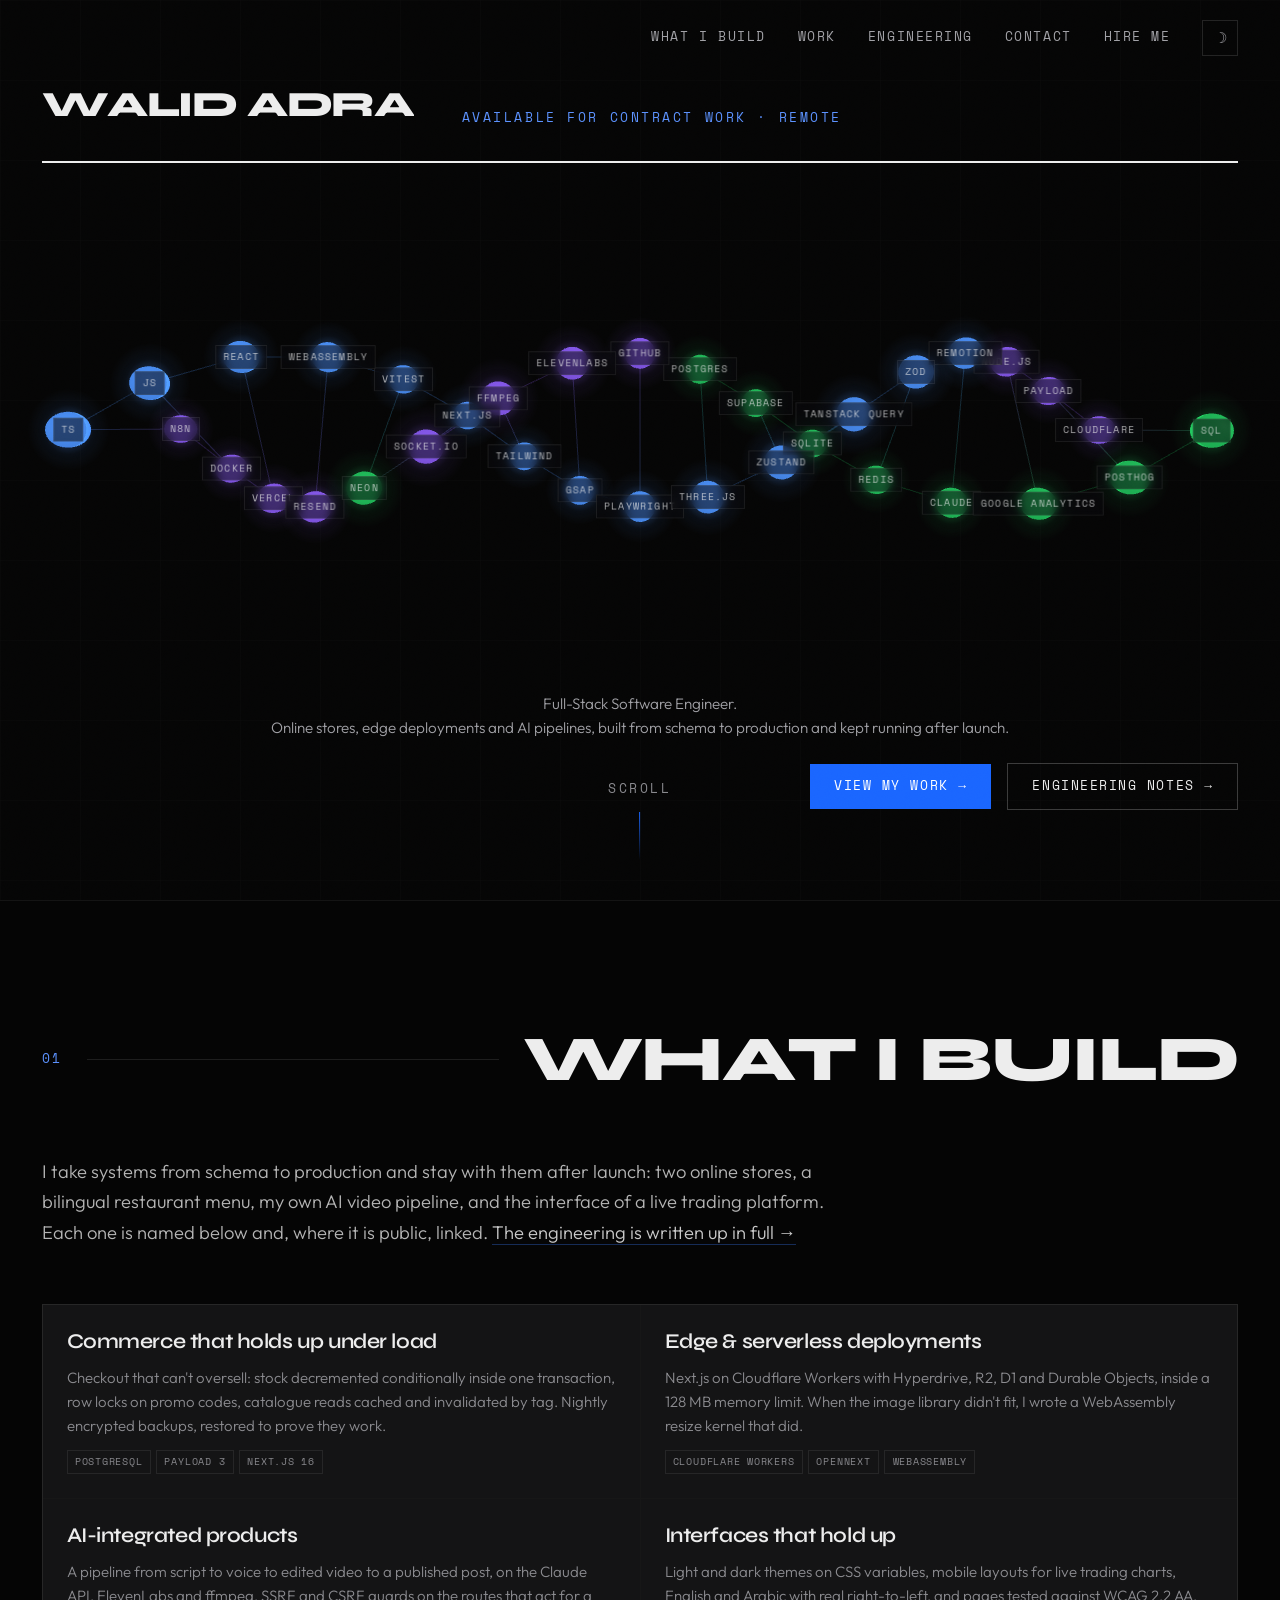
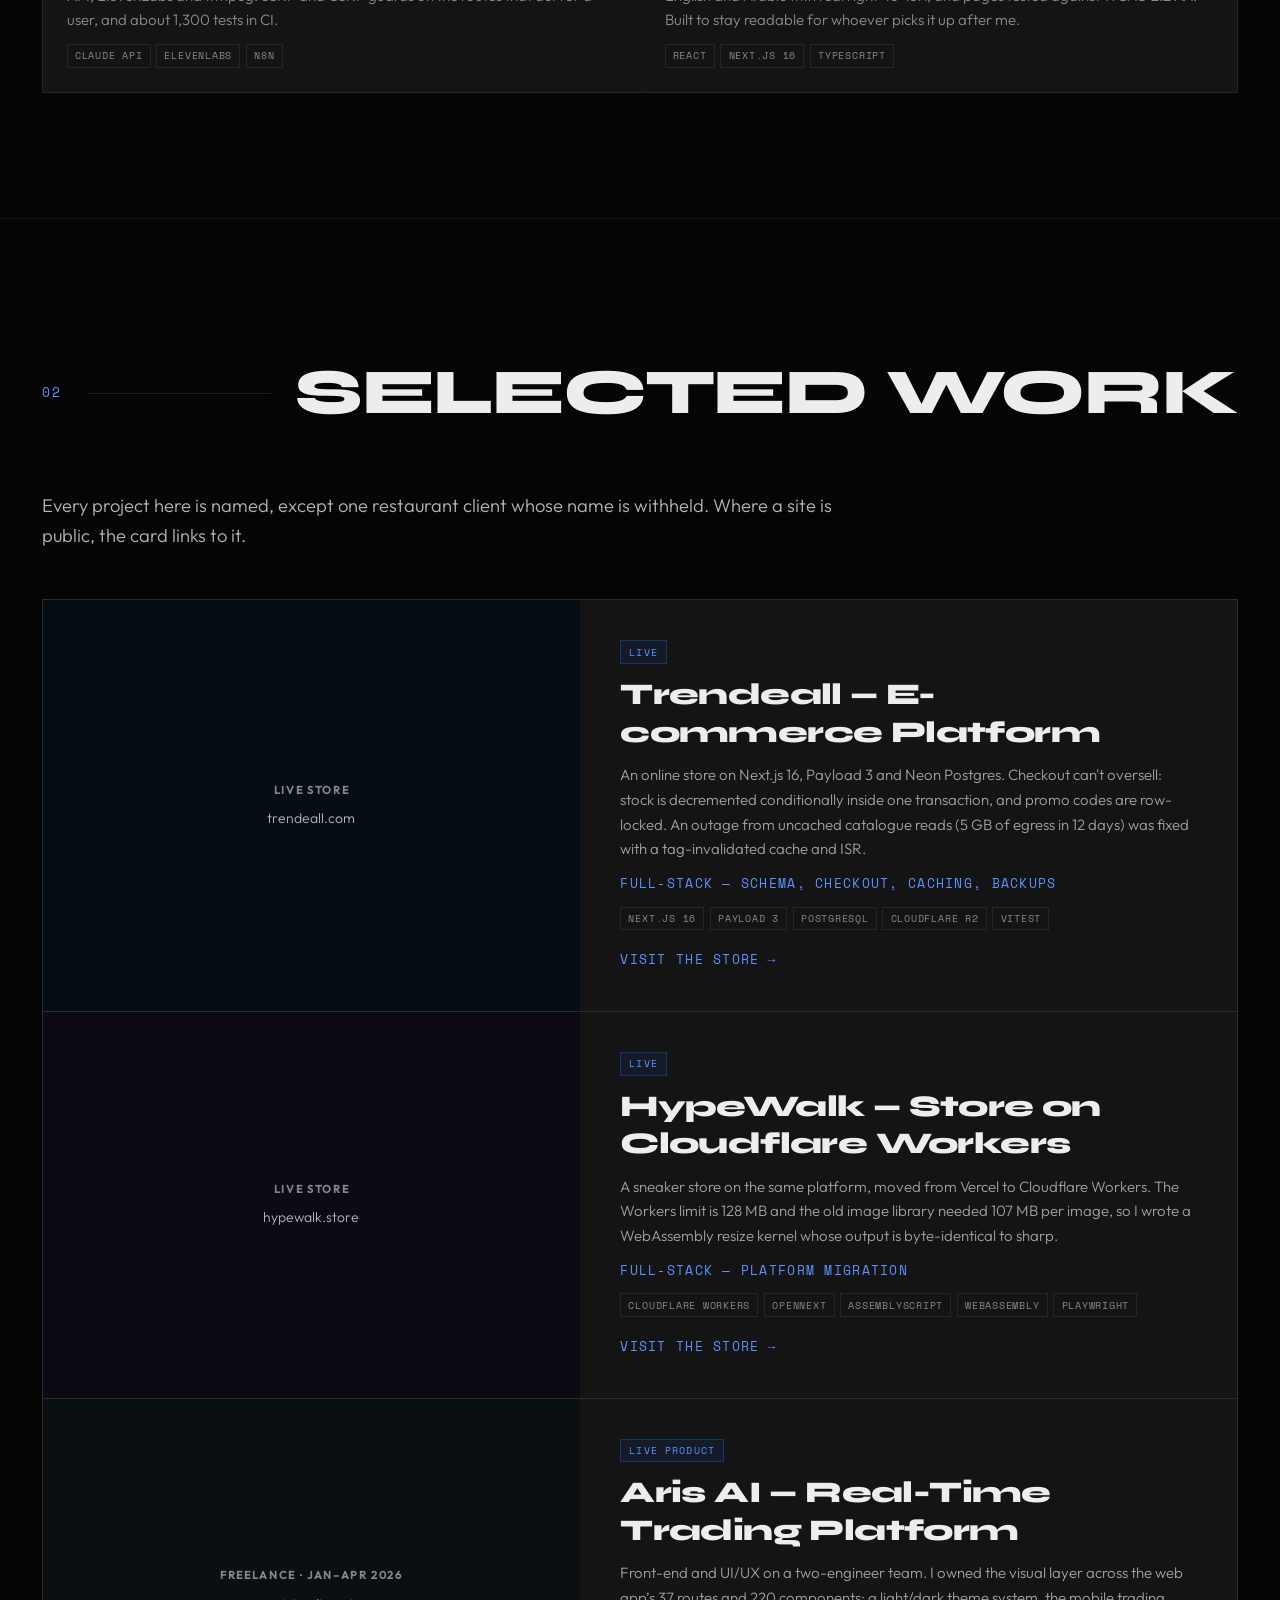
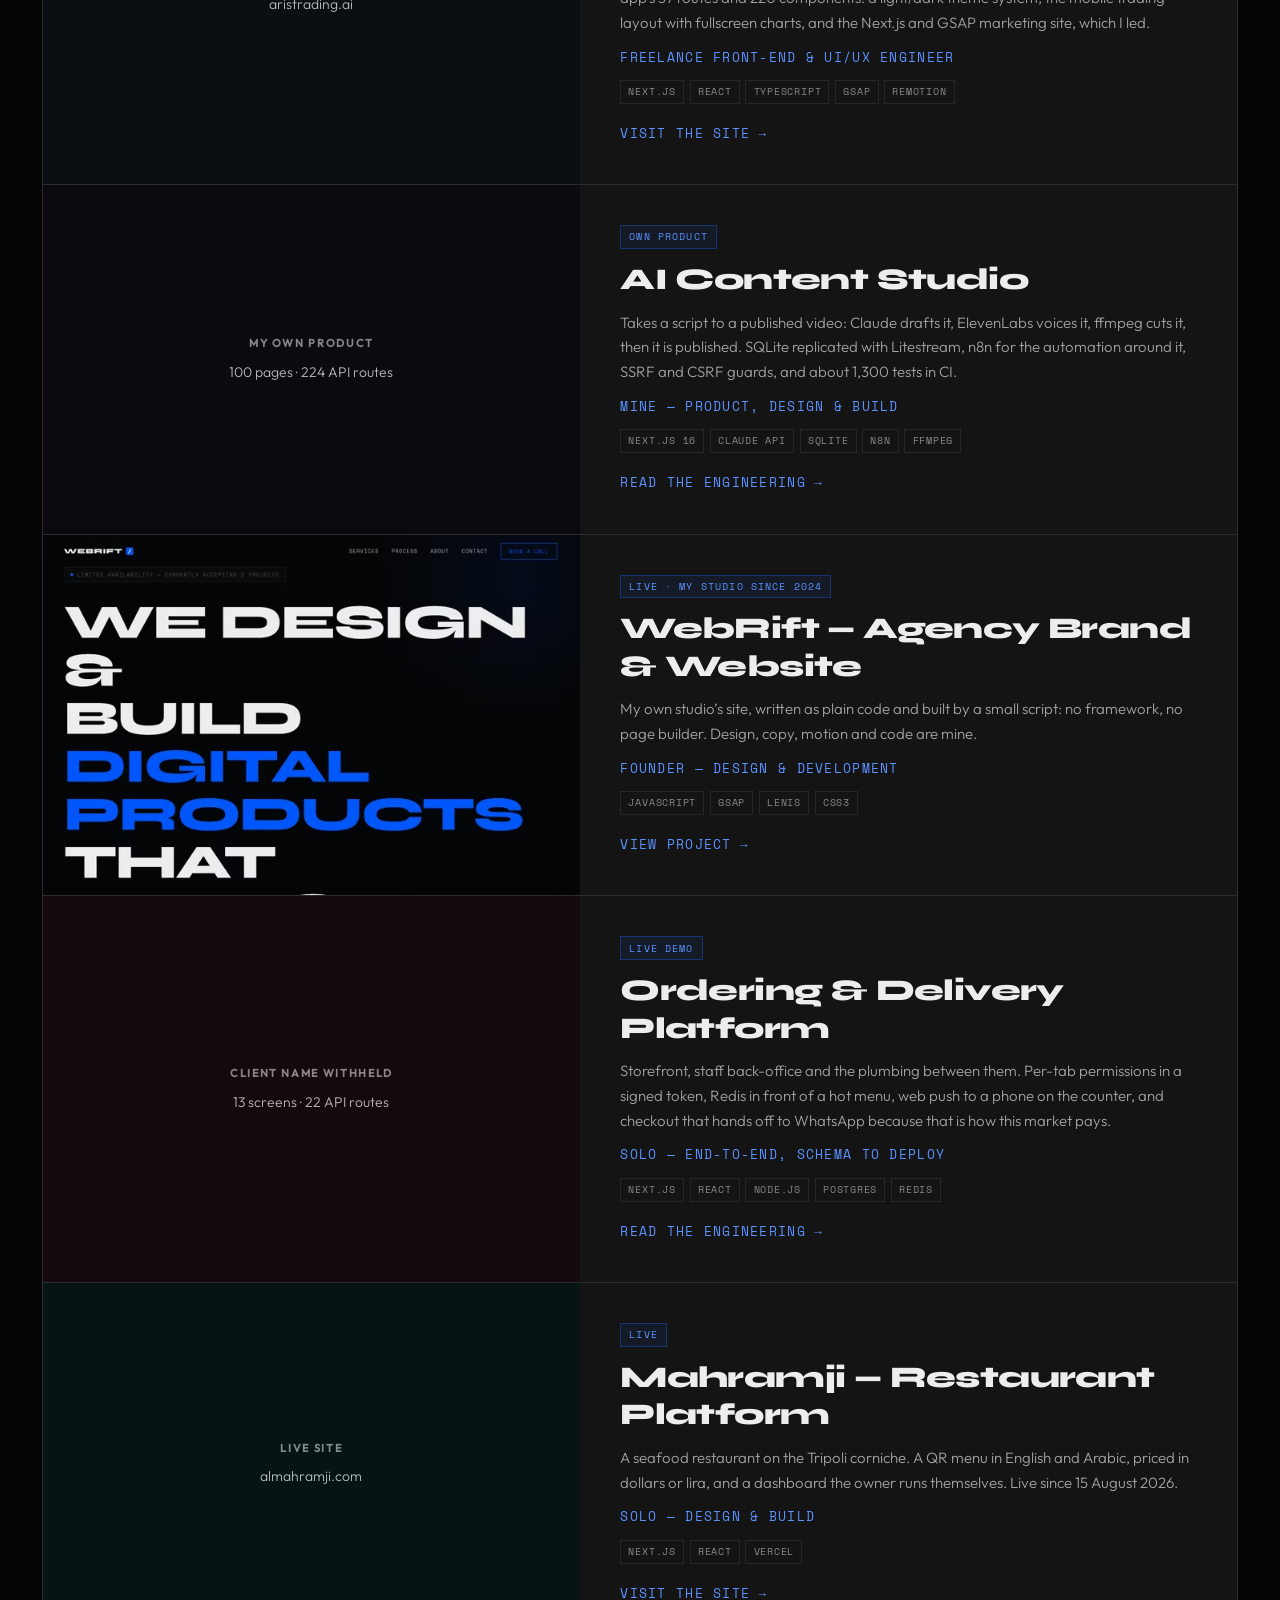
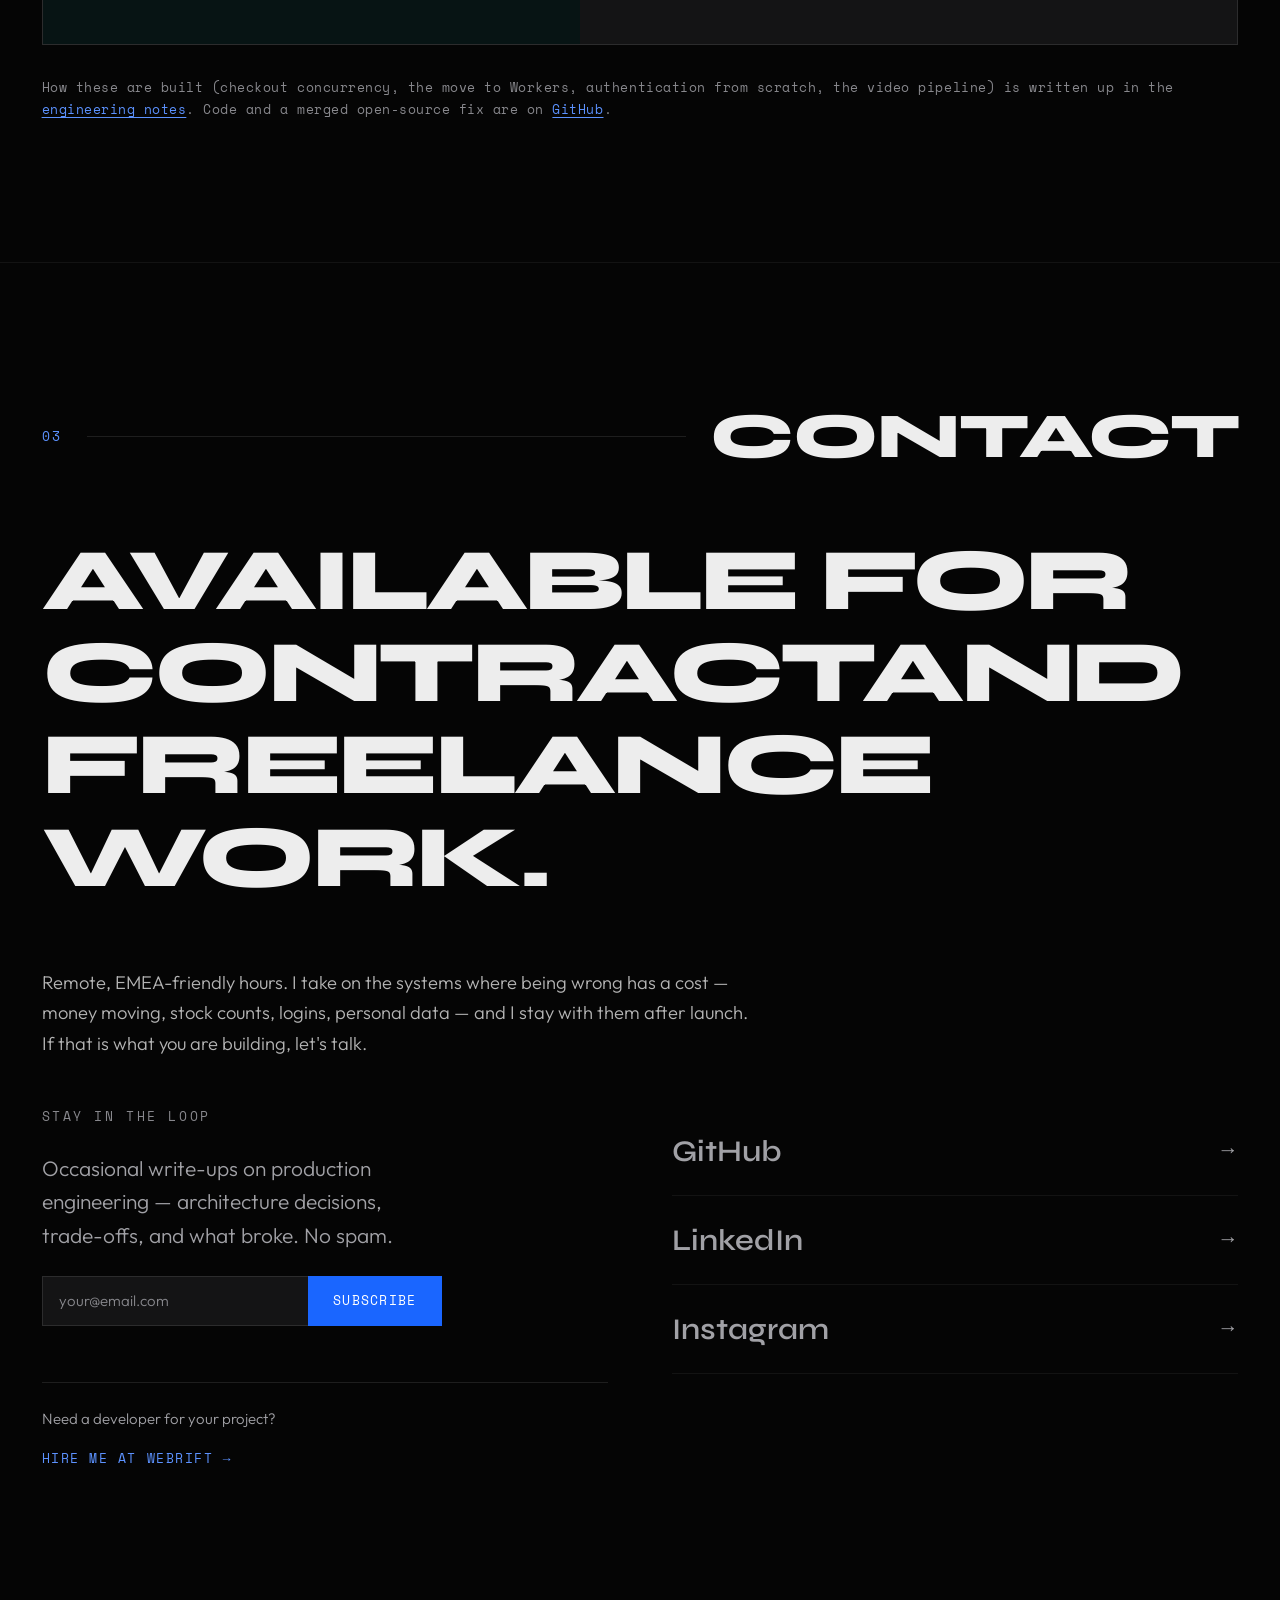
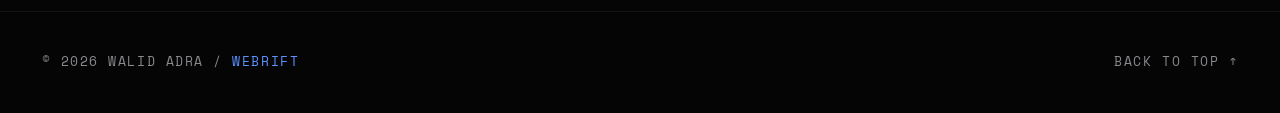
==== commit f3d43dd4: "Headline and description describe the work, not the tools Co-Authored-By: Claude Opus 5.5 <noreply@a" ====
--- a/index.html
+++ b/index.html
@@ -6,7 +6,7 @@
   <script src="js/theme-init.js"></script>
 
   <title>Walid Adra — Full-Stack Software Engineer</title>
-  <meta name="description" content="Walid Adra, full-stack software engineer. Online stores, edge deployments and AI pipelines in Next.js, TypeScript and Postgres, built from schema to production. Available for remote contract work.">
+  <meta name="description" content="Walid Adra, full-stack software engineer. Online stores, edge deployments and AI pipelines, built from schema to production and kept running after launch. Available for remote contract work.">
   <link rel="canonical" href="https://www.walidadra.dev/">
   <meta name="keywords" content="Walid Adra, full-stack software engineer, TypeScript, React, Next.js, Node.js, PostgreSQL, Payload CMS, Cloudflare Workers, Playwright, contract developer">
   <meta name="author" content="Walid Adra">
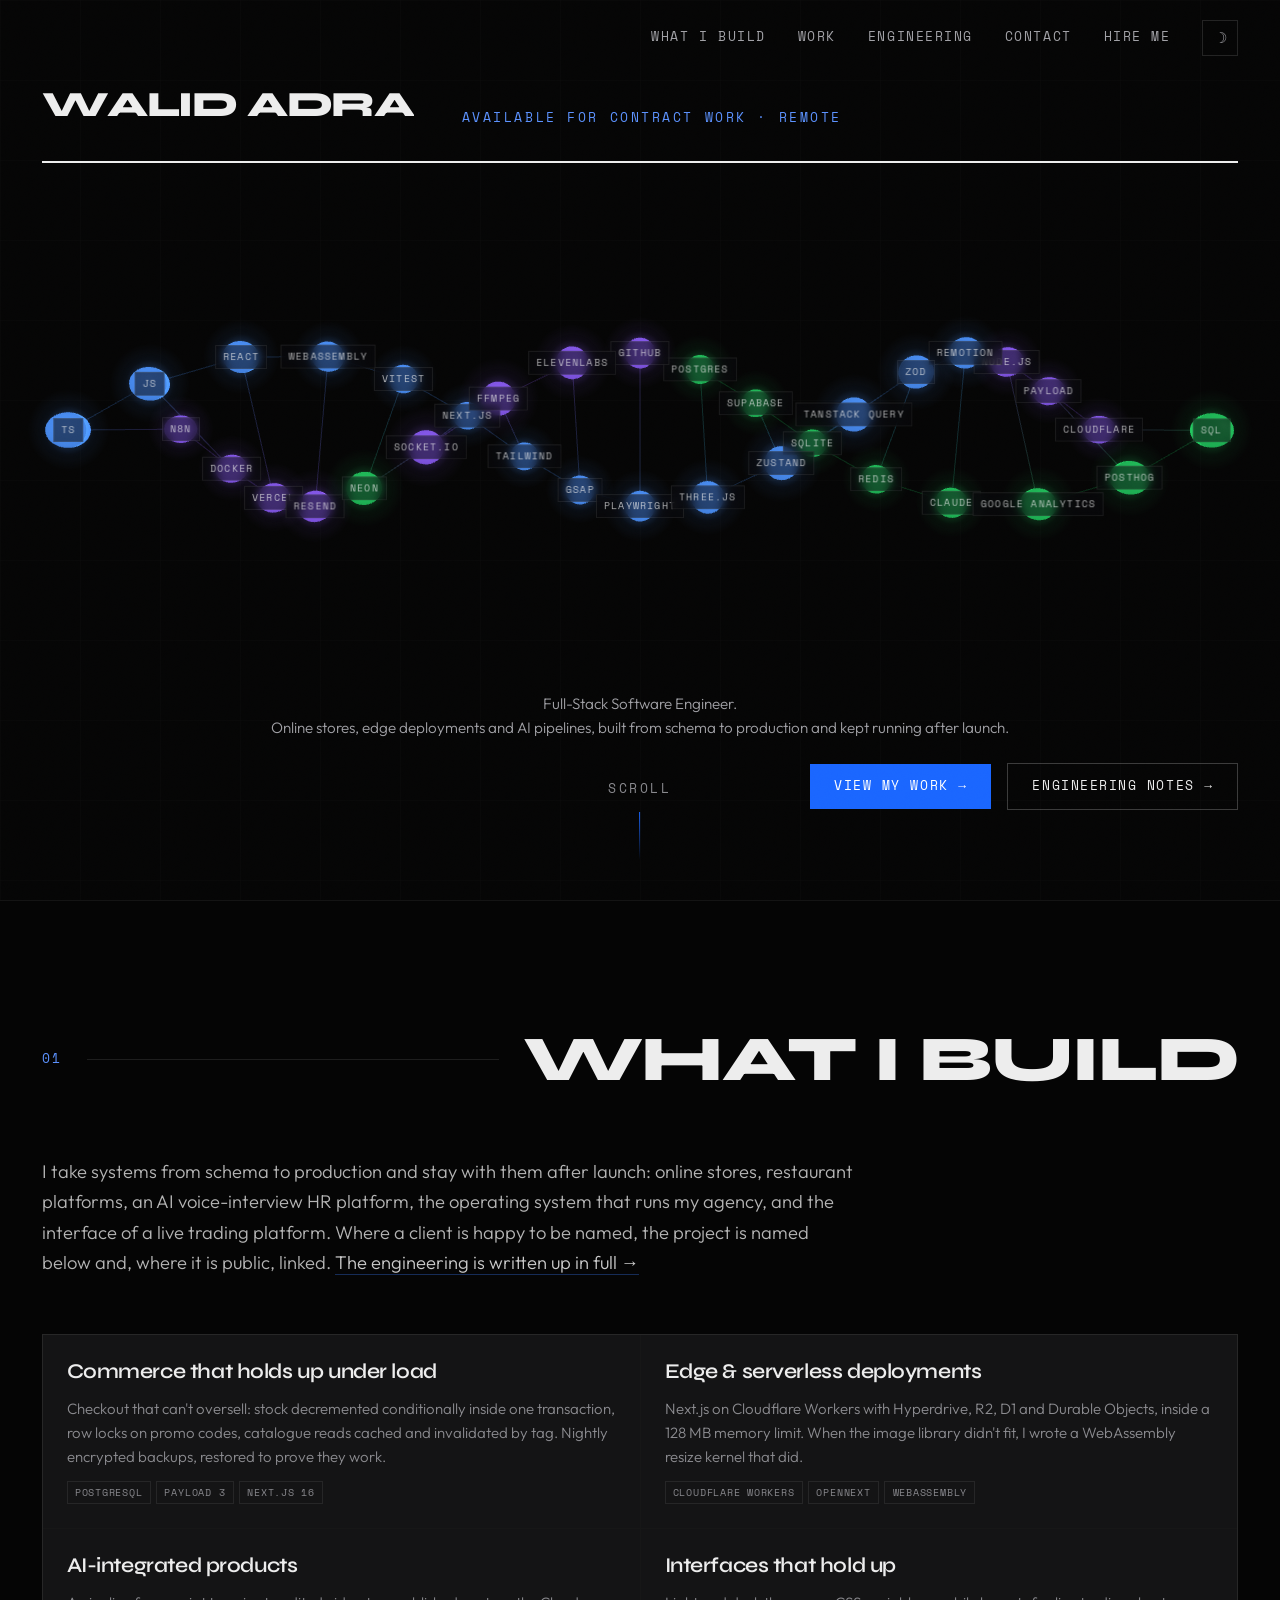
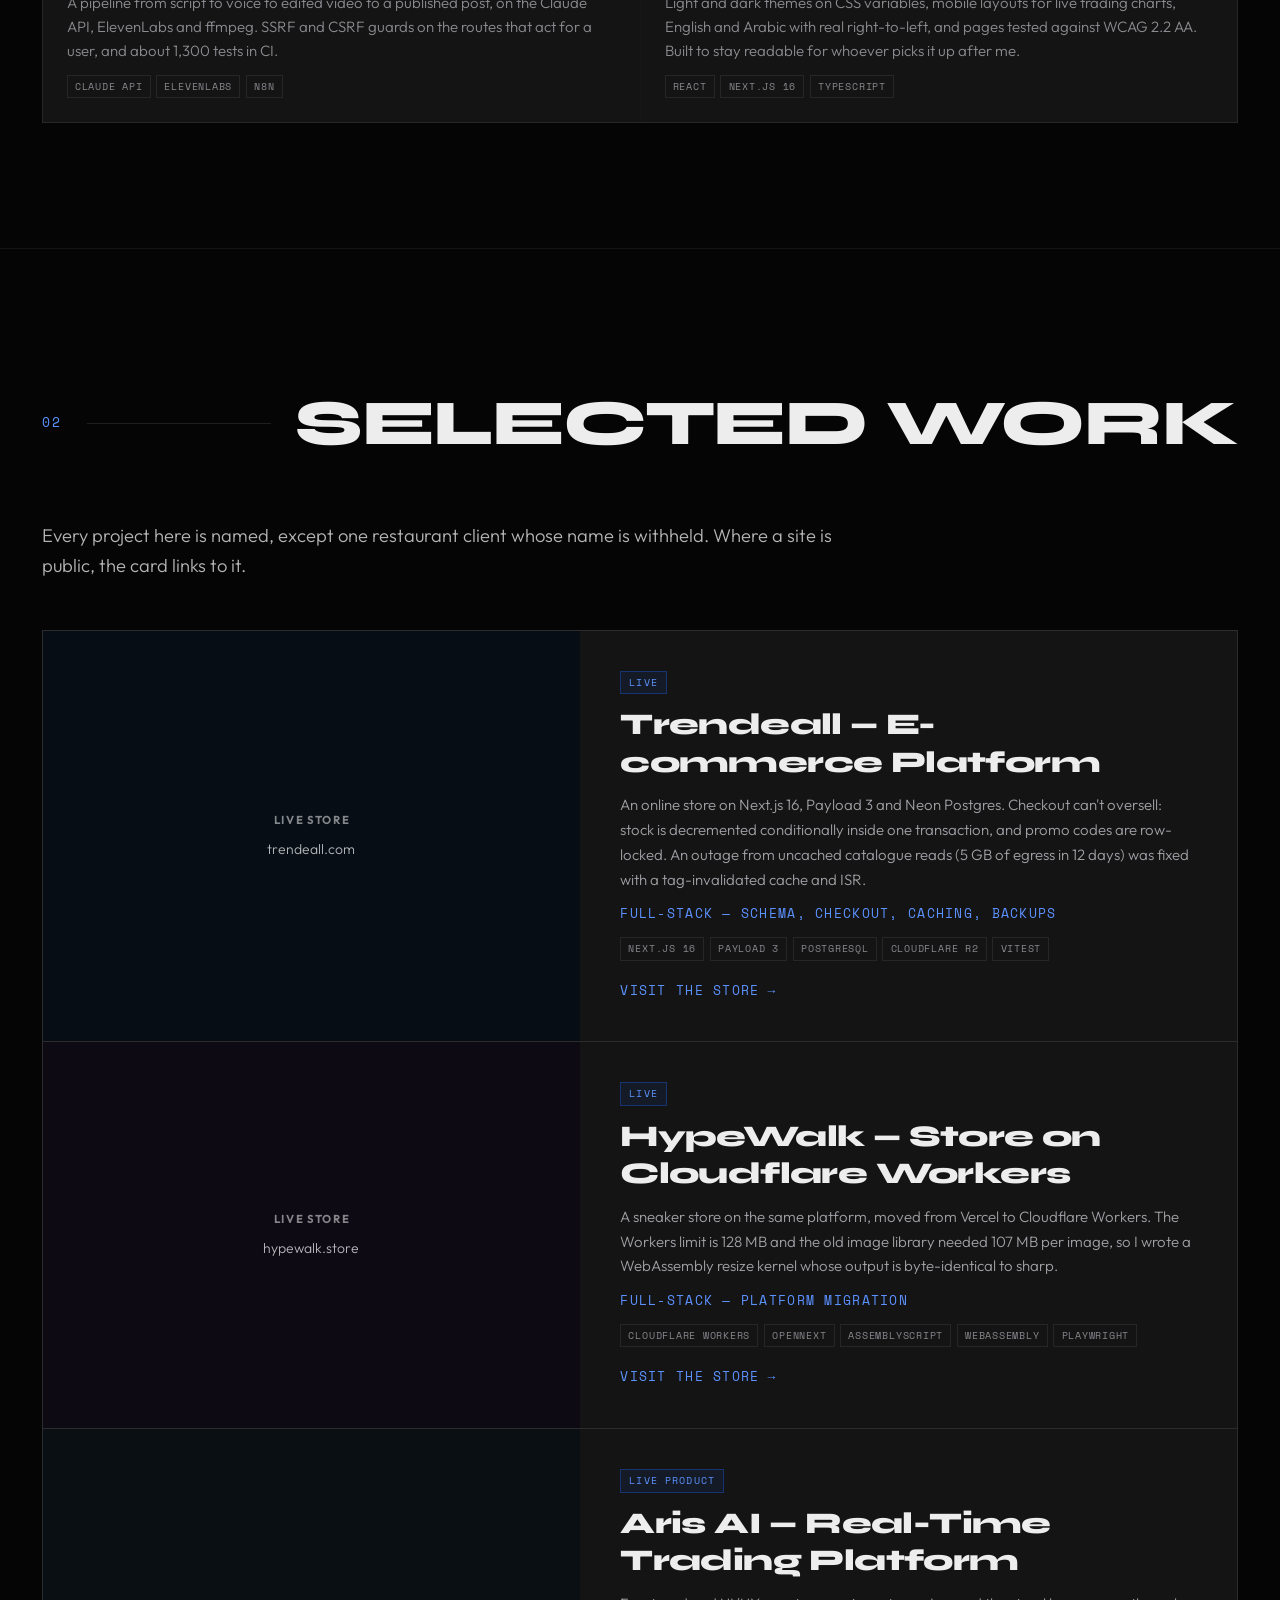
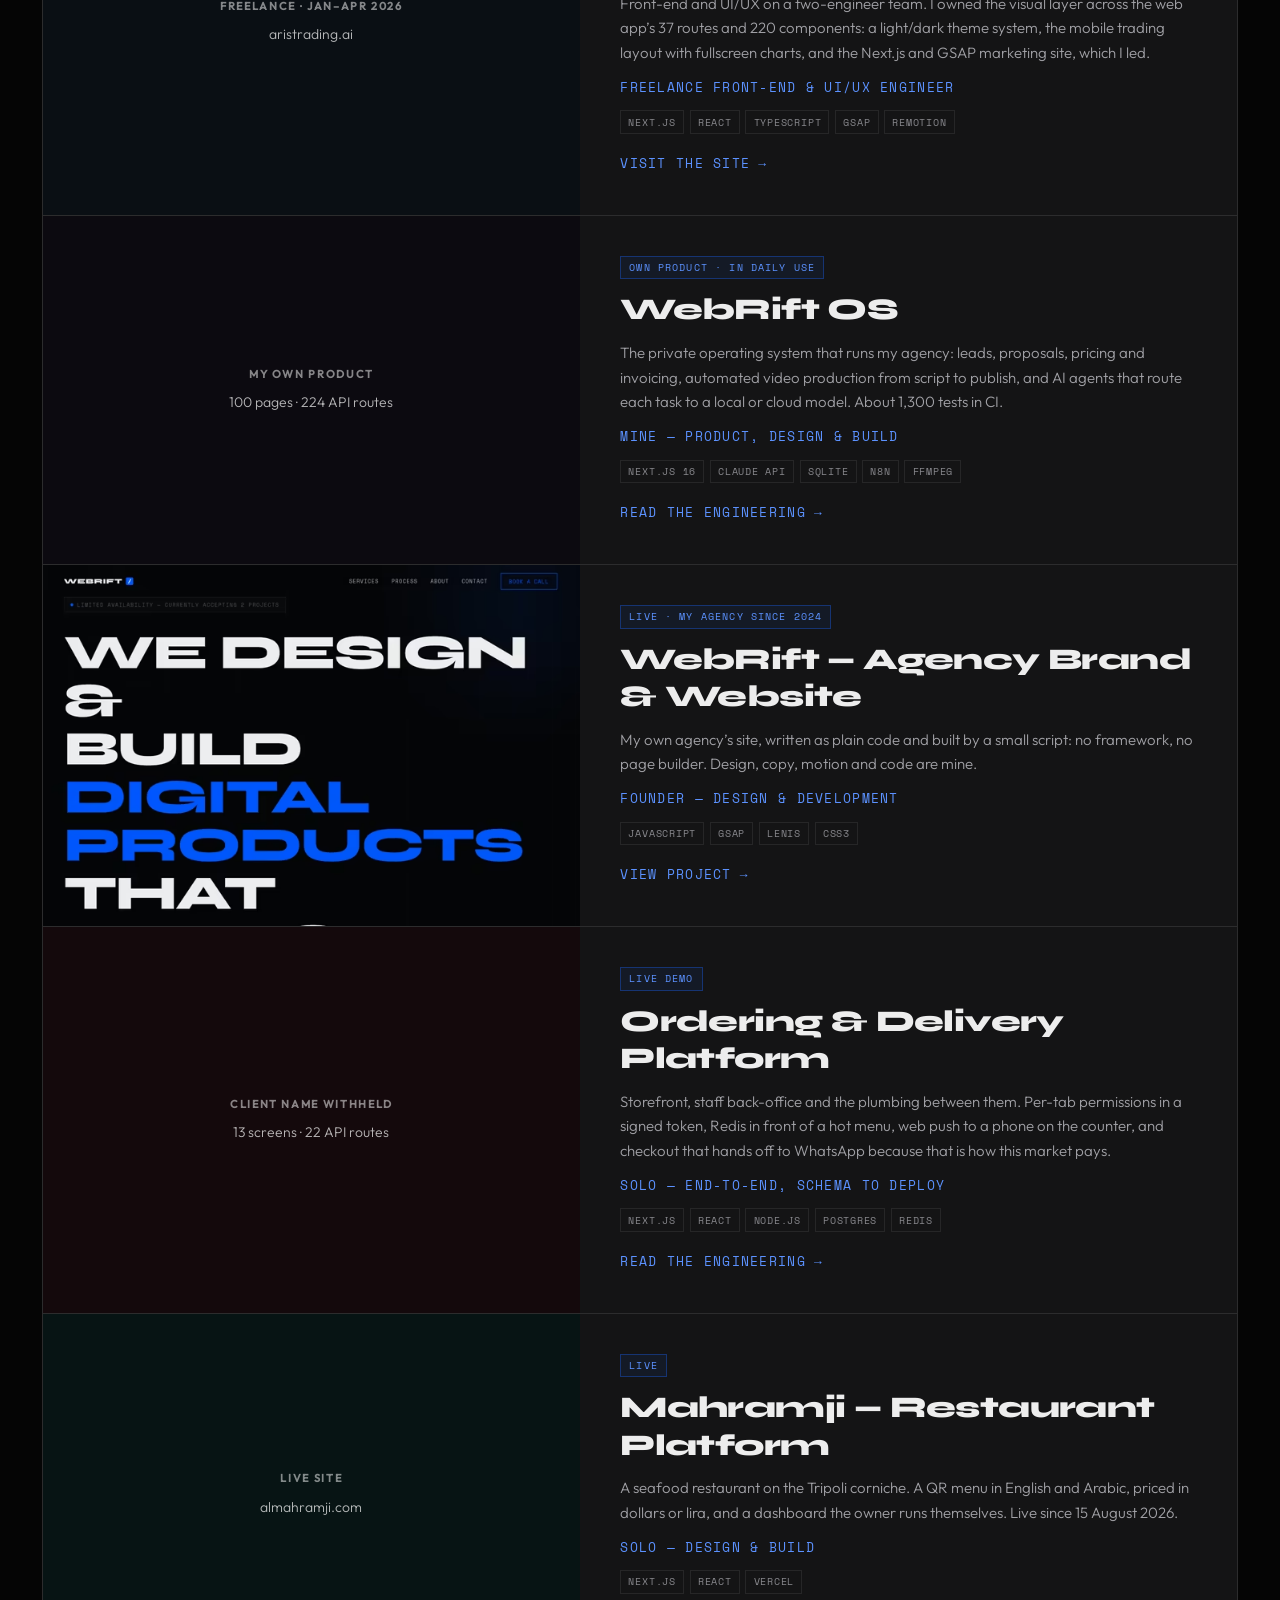
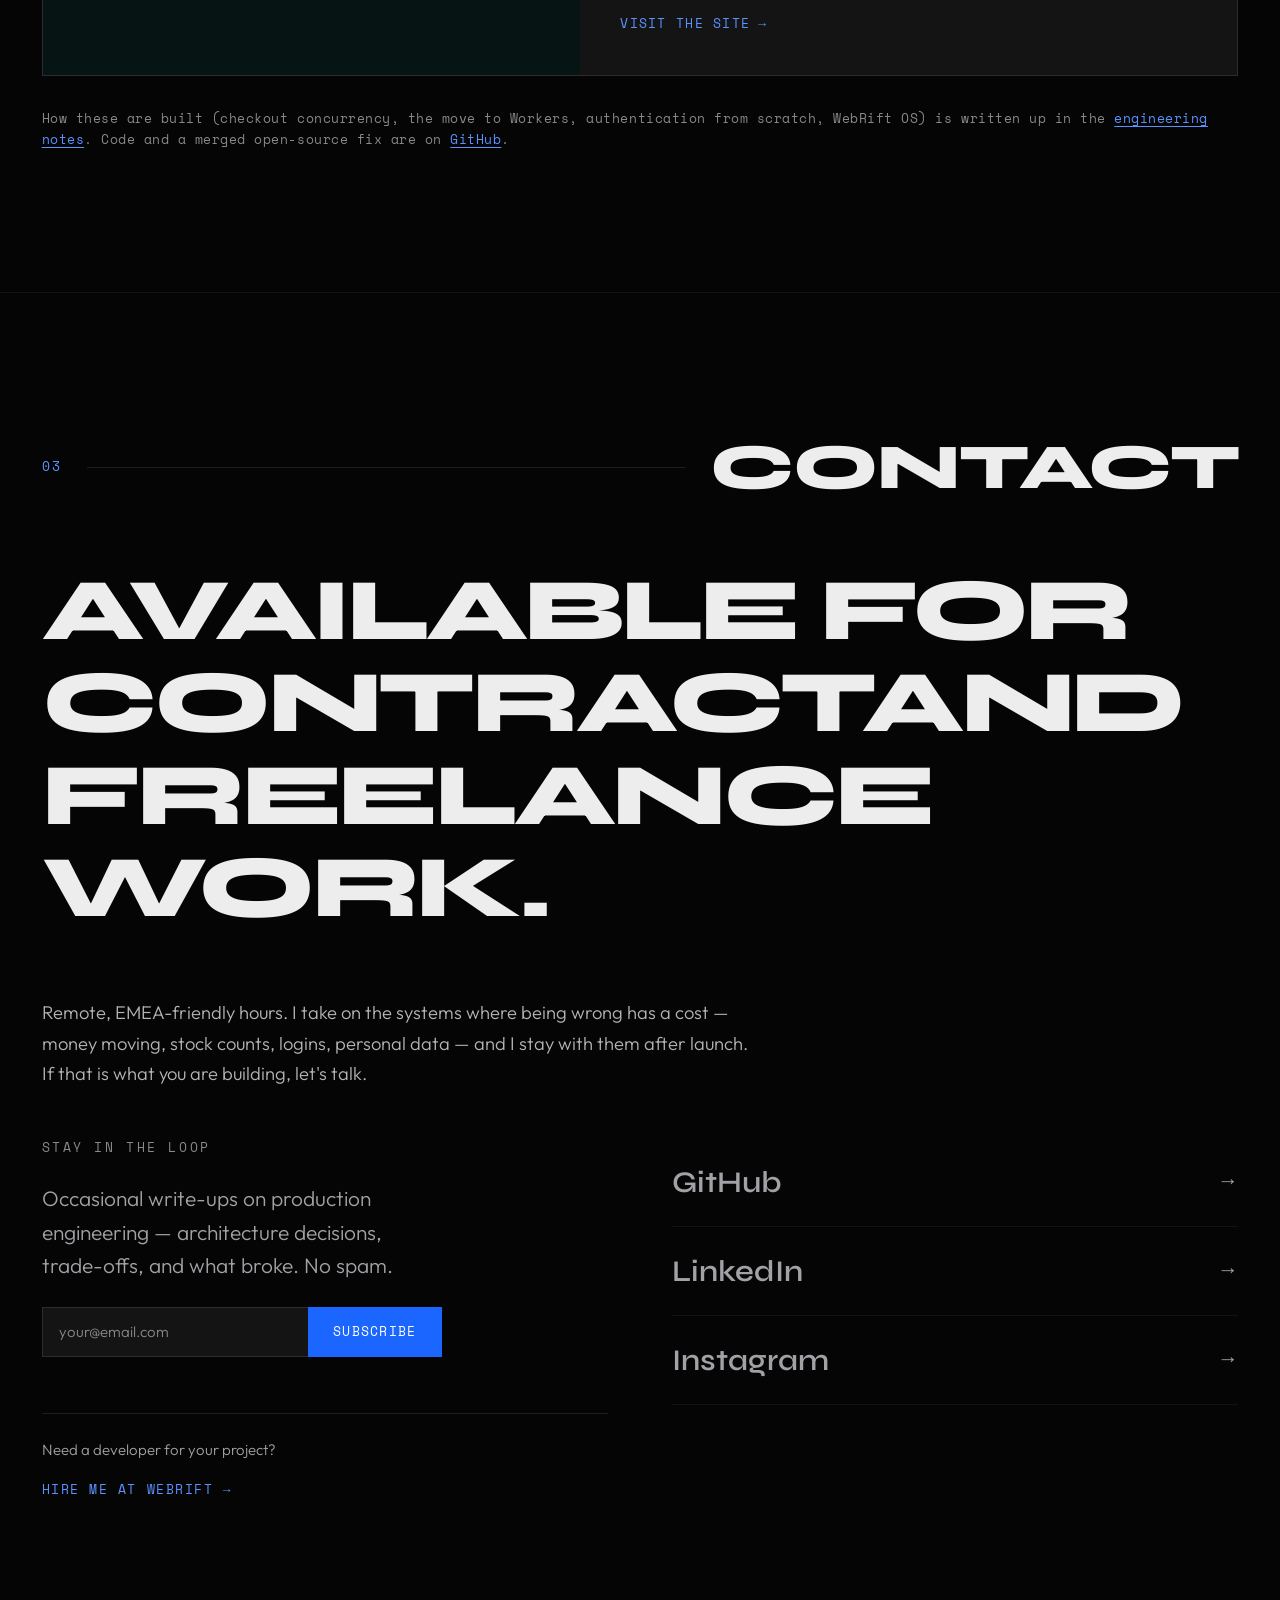
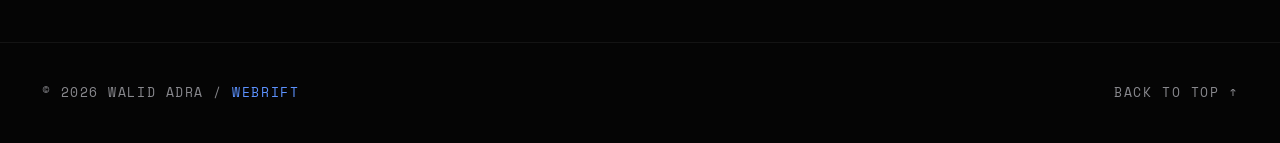
==== commit fd52dad8: "Content: match the CV (WebRift OS, the agency, project types) - AI Content Studio is WebRift OS, the" ====
--- a/index.html
+++ b/index.html
@@ -141,10 +141,10 @@
         </div>
 
         <p class="story__lede gs-reveal">
-          I take systems from schema to production and stay with them after launch: two
-          online stores, a bilingual restaurant menu, my own AI video pipeline, and the
-          interface of a live trading platform. Each one is named below and, where it is
-          public, linked.
+          I take systems from schema to production and stay with them after launch: online
+          stores, restaurant platforms, an AI voice-interview HR platform, the operating system
+          that runs my agency, and the interface of a live trading platform. Where a client is
+          happy to be named, the project is named below and, where it is public, linked.
           <a href="engineering.html" data-cursor="expand">The engineering is written up in full →</a>
         </p>
 
@@ -304,7 +304,7 @@
             </div>
           </a>
 
-          <!-- AI Content Studio -->
+          <!-- WebRift OS -->
           <a href="engineering.html#systems" class="project-card gs-reveal" data-cursor="expand">
             <div class="project-card__img">
               <div class="project-card__img-placeholder" style="background: #0c0a10;">
@@ -315,9 +315,9 @@
               </div>
             </div>
             <div class="project-card__body">
-              <span class="project-card__state">Own product</span>
-              <h3 class="project-card__title">AI Content Studio</h3>
-              <p class="project-card__desc">Takes a script to a published video: Claude drafts it, ElevenLabs voices it, ffmpeg cuts it, then it is published. SQLite replicated with Litestream, n8n for the automation around it, SSRF and CSRF guards, and about 1,300 tests in CI.</p>
+              <span class="project-card__state">Own product · in daily use</span>
+              <h3 class="project-card__title">WebRift OS</h3>
+              <p class="project-card__desc">The private operating system that runs my agency: leads, proposals, pricing and invoicing, automated video production from script to publish, and AI agents that route each task to a local or cloud model. About 1,300 tests in CI.</p>
               <div class="project-card__role">Mine — product, design &amp; build</div>
               <ul class="project-card__tags">
                 <li>Next.js 16</li>
@@ -344,9 +344,9 @@
               </div>
             </div>
             <div class="project-card__body">
-              <span class="project-card__state">Live · my studio since 2024</span>
+              <span class="project-card__state">Live · my agency since 2024</span>
               <h3 class="project-card__title">WebRift — Agency Brand &amp; Website</h3>
-              <p class="project-card__desc">My own studio’s site, written as plain code and built by a small script: no framework, no page builder. Design, copy, motion and code are mine.</p>
+              <p class="project-card__desc">My own agency’s site, written as plain code and built by a small script: no framework, no page builder. Design, copy, motion and code are mine.</p>
               <div class="project-card__role">Founder — design &amp; development</div>
               <ul class="project-card__tags">
                 <li>JavaScript</li>
@@ -412,7 +412,7 @@
 
         <p class="projects__note gs-reveal">
           How these are built (checkout concurrency, the move to Workers, authentication from
-          scratch, the video pipeline) is written up in the
+          scratch, WebRift OS) is written up in the
           <a href="engineering.html">engineering notes</a>. Code and a merged open-source fix are on
           <a href="https://github.com/Walidd22" target="_blank" rel="noopener">GitHub</a>.
         </p>
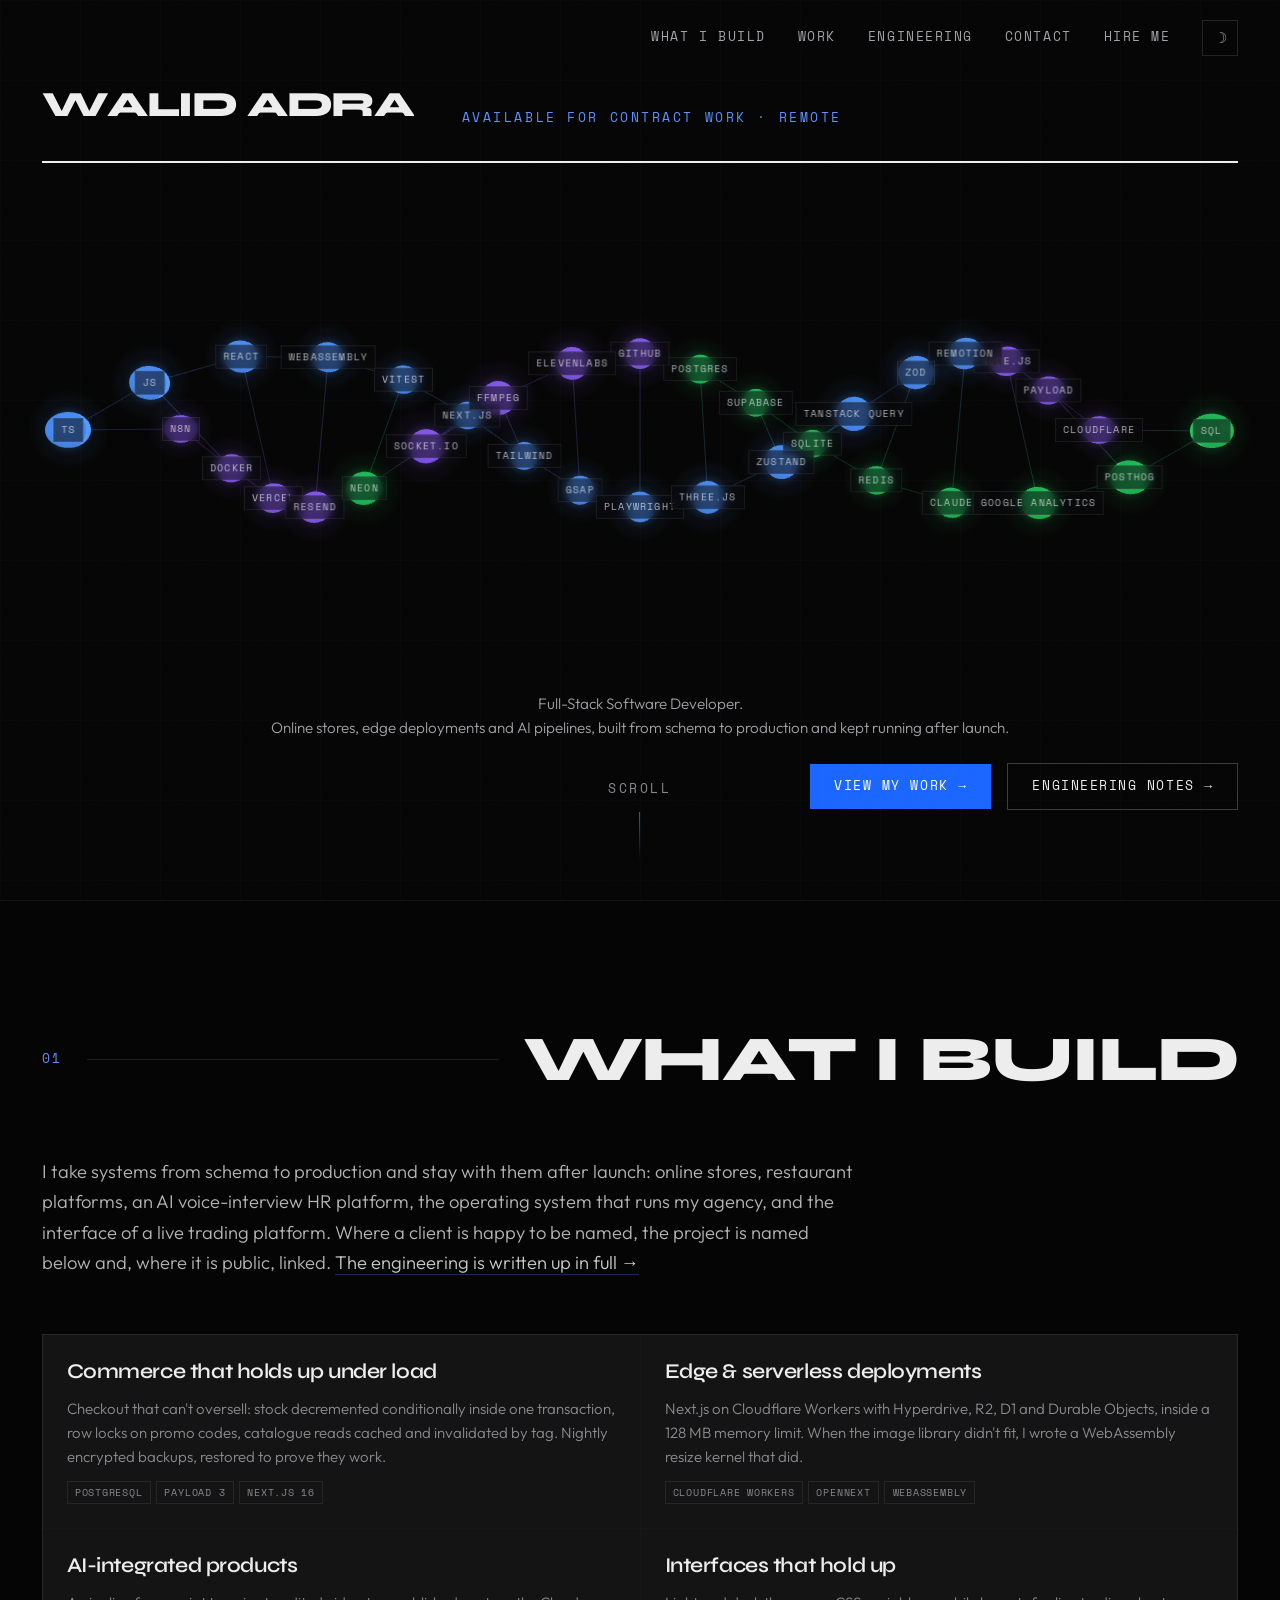
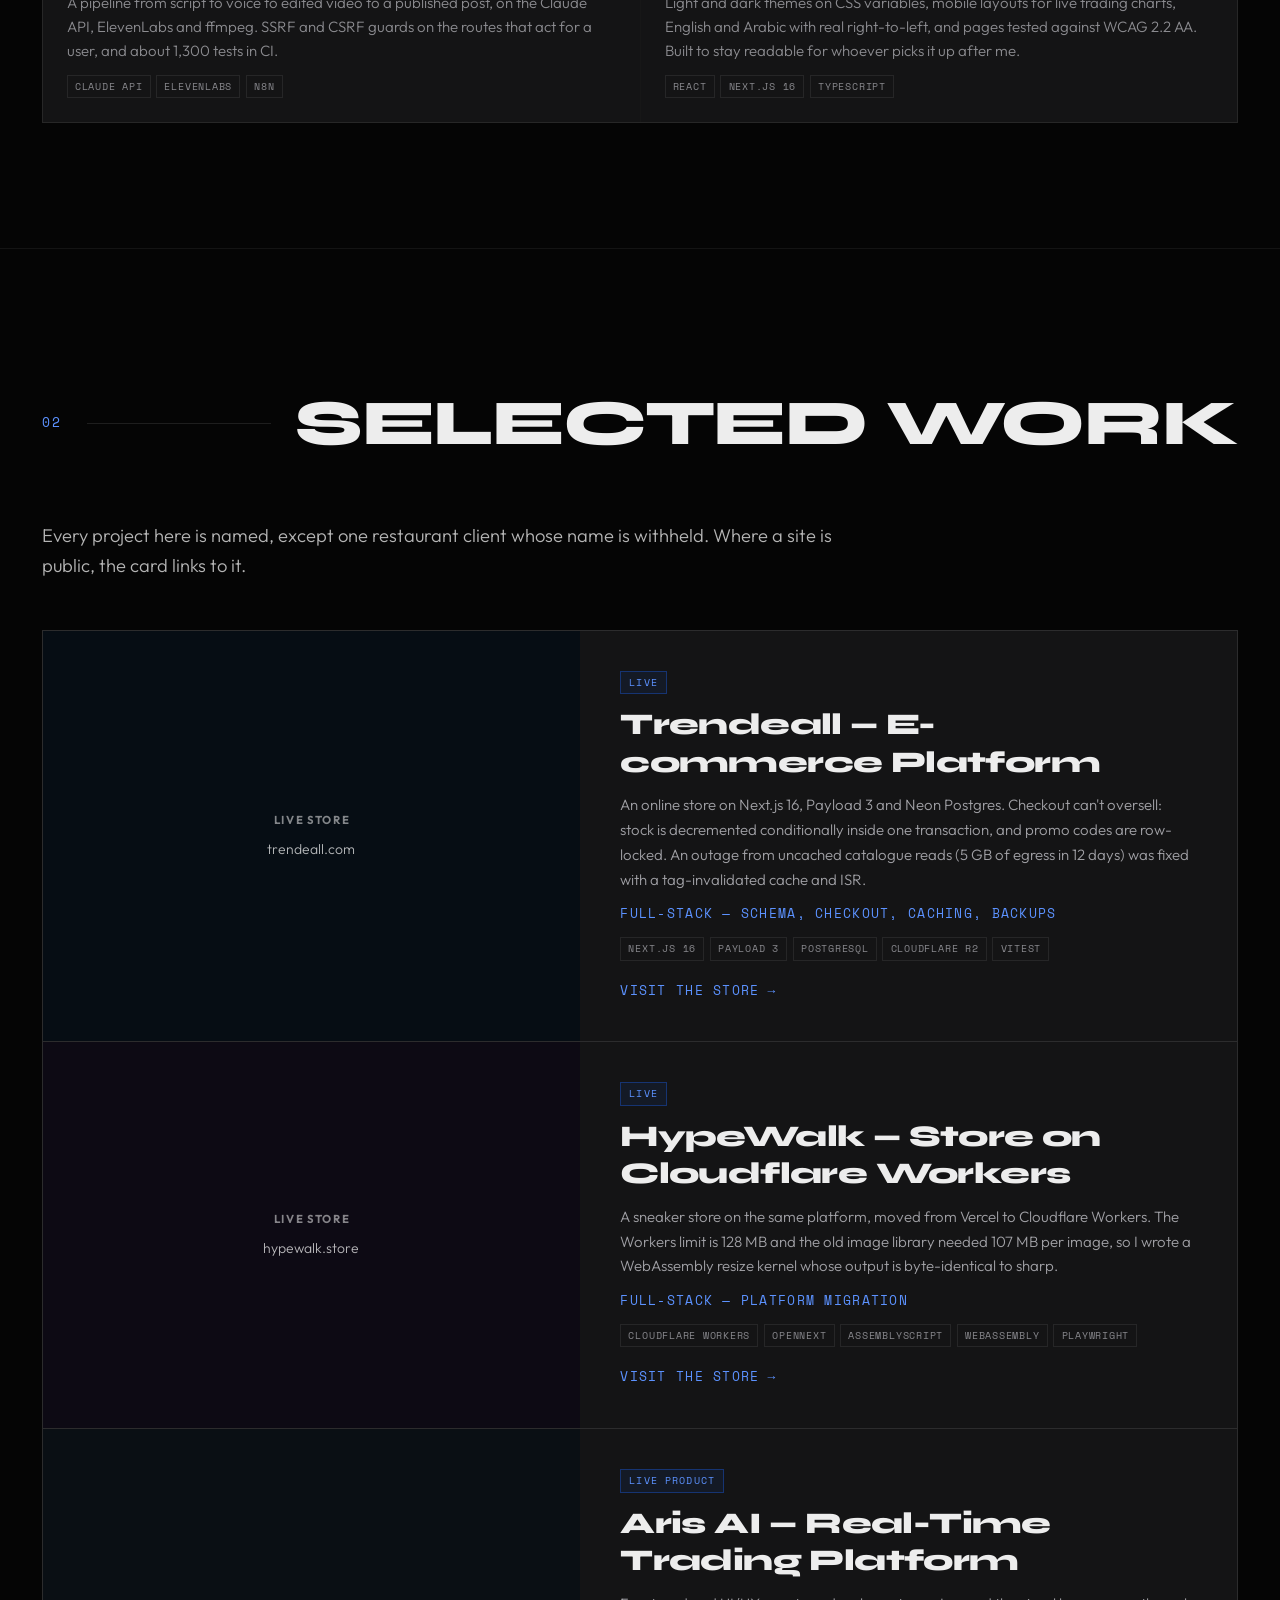
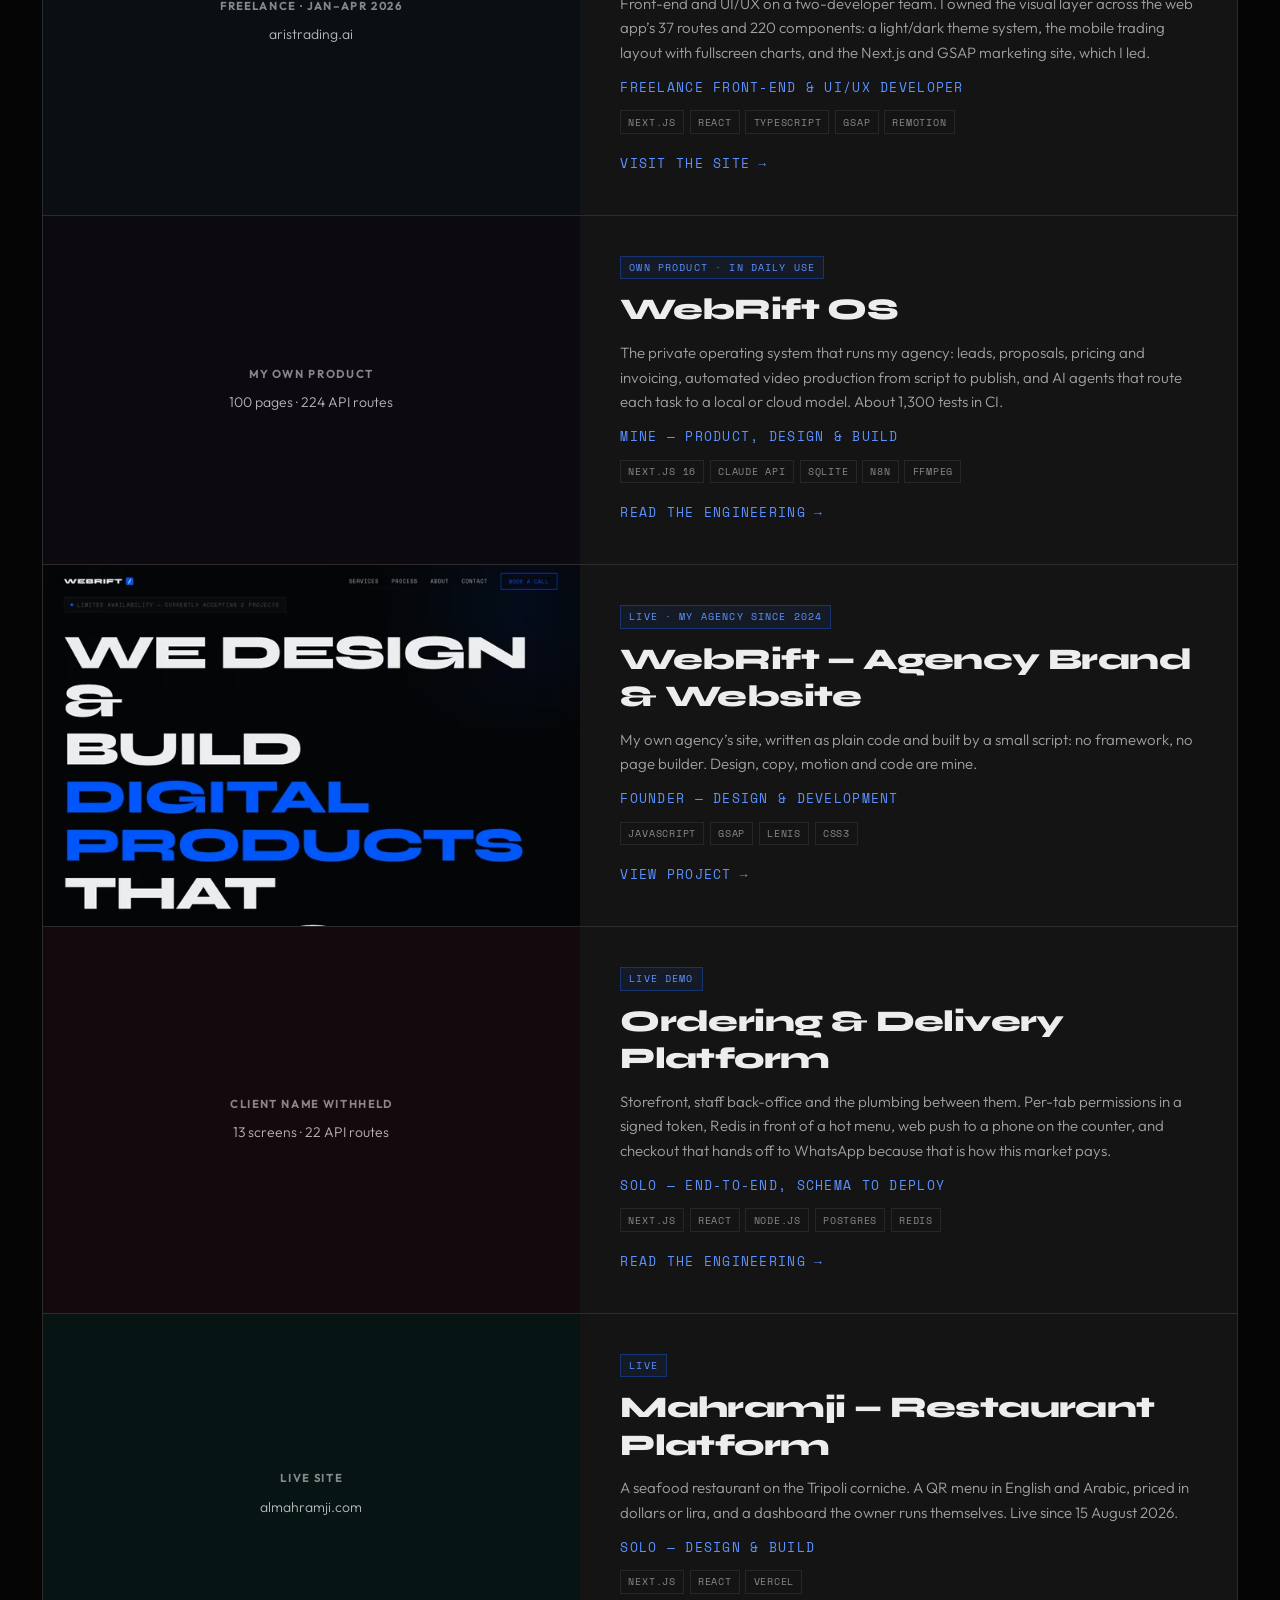
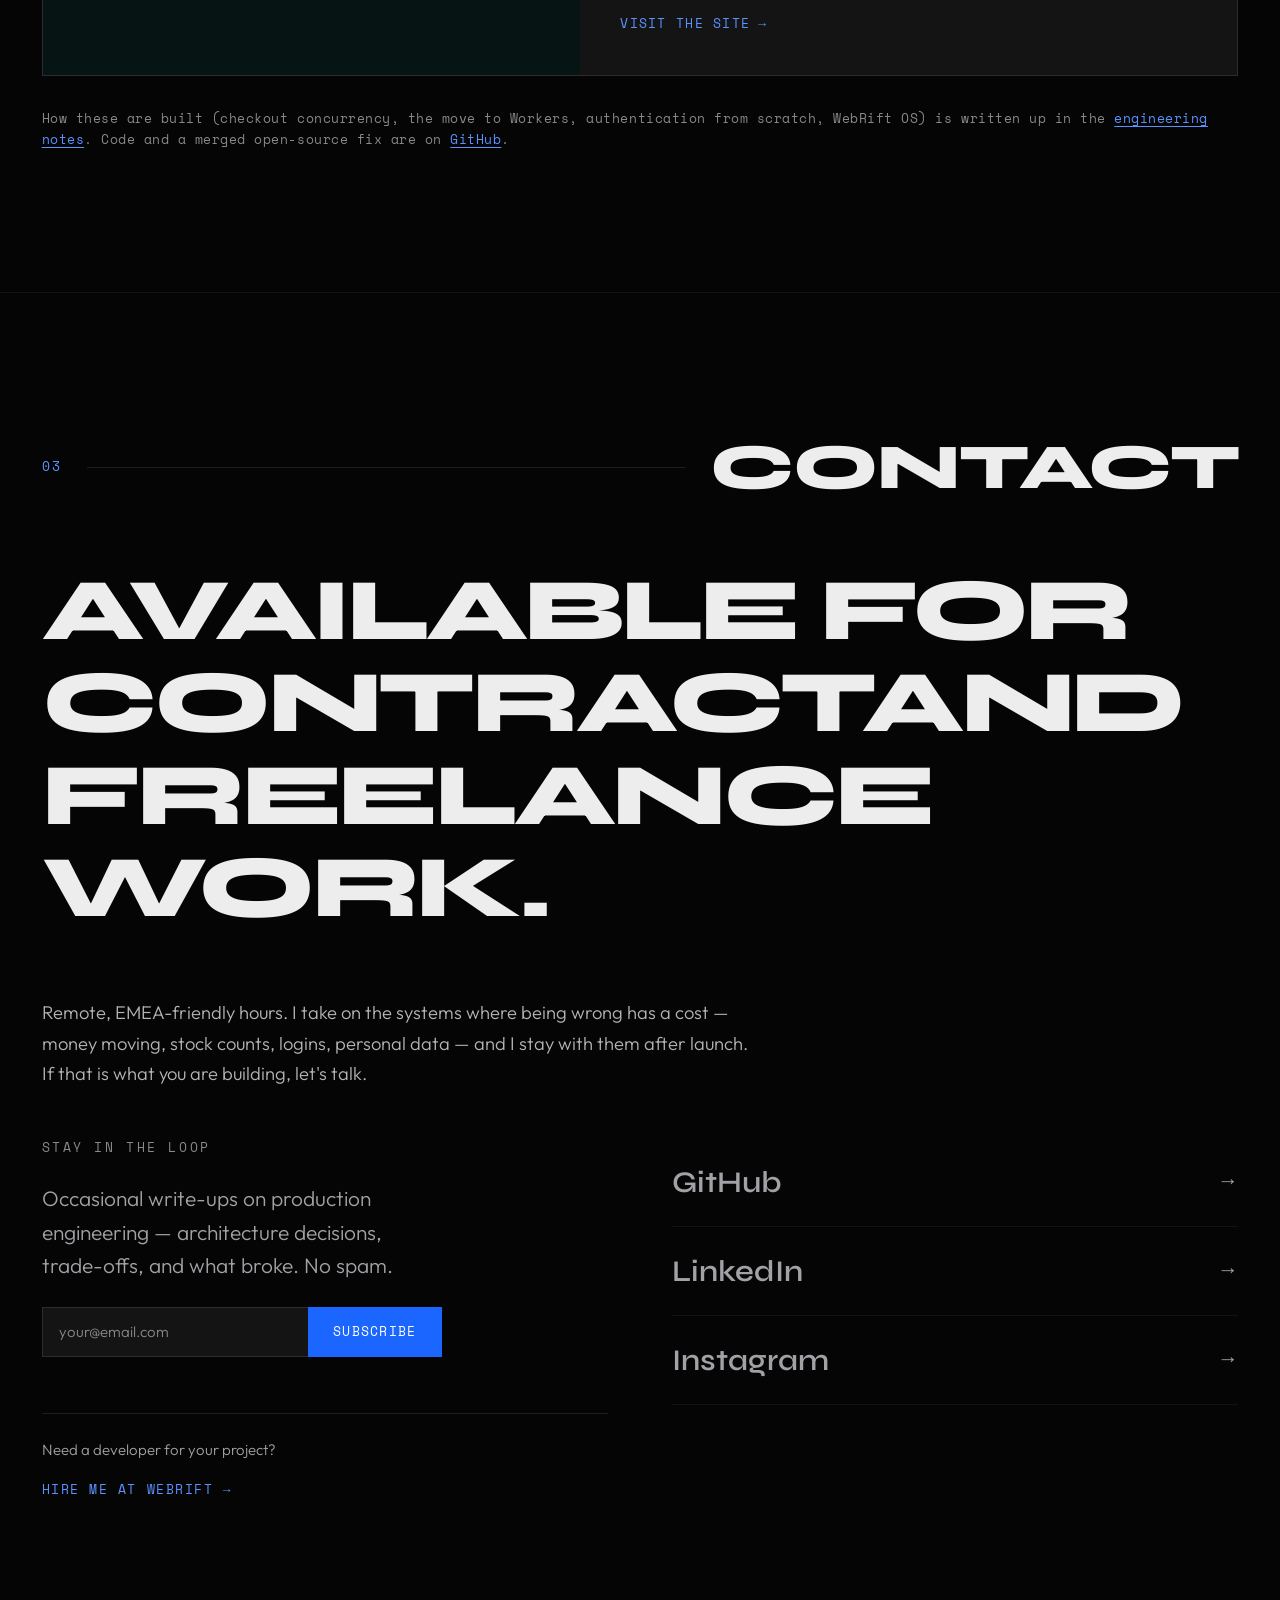
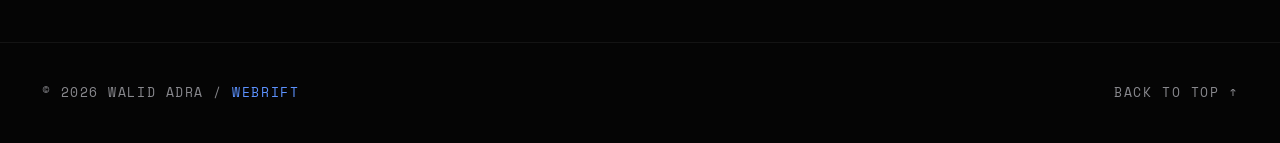
==== commit bc52318a: "Say developer, not engineer: no engineering degree yet Title is Full-Stack Software Developer everyw" ====
--- a/index.html
+++ b/index.html
@@ -5,26 +5,26 @@
   <meta name="viewport" content="width=device-width, initial-scale=1.0">
   <script src="js/theme-init.js"></script>
 
-  <title>Walid Adra — Full-Stack Software Engineer</title>
-  <meta name="description" content="Walid Adra, full-stack software engineer. Online stores, edge deployments and AI pipelines, built from schema to production and kept running after launch. Available for remote contract work.">
+  <title>Walid Adra — Full-Stack Software Developer</title>
+  <meta name="description" content="Walid Adra, full-stack software developer. Online stores, edge deployments and AI pipelines, built from schema to production and kept running after launch. Available for remote contract work.">
   <link rel="canonical" href="https://www.walidadra.dev/">
-  <meta name="keywords" content="Walid Adra, full-stack software engineer, TypeScript, React, Next.js, Node.js, PostgreSQL, Payload CMS, Cloudflare Workers, Playwright, contract developer">
+  <meta name="keywords" content="Walid Adra, full-stack software developer, TypeScript, React, Next.js, Node.js, PostgreSQL, Payload CMS, Cloudflare Workers, Playwright, contract developer">
   <meta name="author" content="Walid Adra">
 
-  <meta property="og:title" content="Walid Adra — Full-Stack Software Engineer">
+  <meta property="og:title" content="Walid Adra — Full-Stack Software Developer">
   <meta property="og:description" content="Online stores, edge deployments and AI pipelines, built from schema to production and kept running after launch.">
   <meta property="og:type" content="website">
   <meta property="og:image" content="https://www.walidadra.dev/assets/images/og-image.jpg">
   <meta property="og:image:width" content="1200">
   <meta property="og:image:height" content="630">
-  <meta property="og:image:alt" content="Walid Adra — full-stack software engineer.">
+  <meta property="og:image:alt" content="Walid Adra — full-stack software developer.">
   <meta property="og:url" content="https://www.walidadra.dev/">
   <meta property="og:site_name" content="Walid Adra">
 
   <meta name="twitter:card" content="summary_large_image">
   <meta name="twitter:image" content="https://www.walidadra.dev/assets/images/og-image.jpg">
   <meta name="twitter:description" content="Online stores, edge deployments and AI pipelines, built from schema to production.">
-  <meta name="twitter:title" content="Walid Adra — Full-Stack Software Engineer">
+  <meta name="twitter:title" content="Walid Adra — Full-Stack Software Developer">
 
   <!-- Structured Data -->
   <script type="application/ld+json">
@@ -32,7 +32,7 @@
     "@context": "https://schema.org",
     "@type": "Person",
     "name": "Walid Adra",
-    "jobTitle": "Full-Stack Software Engineer",
+    "jobTitle": "Full-Stack Software Developer",
     "url": "https://www.walidadra.dev",
     "worksFor": {"@type": "Organization", "name": "WebRift", "url": "https://webrift.dev"},
     "sameAs": ["https://github.com/Walidd22", "https://www.linkedin.com/in/walid-adra-452363273/", "https://www.instagram.com/web_rift"]
@@ -119,7 +119,7 @@
         <div class="hero__divider gs-reveal"></div>
       </div>
       <div class="hero__info gs-reveal">
-        <p class="hero__title">Full-Stack Software Engineer. <br>Online stores, edge deployments and AI pipelines, built from schema to production and kept running after launch.</p>
+        <p class="hero__title">Full-Stack Software Developer. <br>Online stores, edge deployments and AI pipelines, built from schema to production and kept running after launch.</p>
         <div class="hero__cta-group">
           <a href="#projects" class="hero__subscribe" data-hero-cta data-cursor="expand">View My Work →</a>
           <a href="engineering.html" class="hero__subscribe hero__subscribe--ghost" data-cursor="expand">Engineering notes →</a>
@@ -291,8 +291,8 @@
             <div class="project-card__body">
               <span class="project-card__state">Live product</span>
               <h3 class="project-card__title">Aris AI — Real-Time Trading Platform</h3>
-              <p class="project-card__desc">Front-end and UI/UX on a two-engineer team. I owned the visual layer across the web app’s 37 routes and 220 components: a light/dark theme system, the mobile trading layout with fullscreen charts, and the Next.js and GSAP marketing site, which I led.</p>
-              <div class="project-card__role">Freelance Front-End &amp; UI/UX Engineer</div>
+              <p class="project-card__desc">Front-end and UI/UX on a two-developer team. I owned the visual layer across the web app’s 37 routes and 220 components: a light/dark theme system, the mobile trading layout with fullscreen charts, and the Next.js and GSAP marketing site, which I led.</p>
+              <div class="project-card__role">Freelance Front-End &amp; UI/UX Developer</div>
               <ul class="project-card__tags">
                 <li>Next.js</li>
                 <li>React</li>
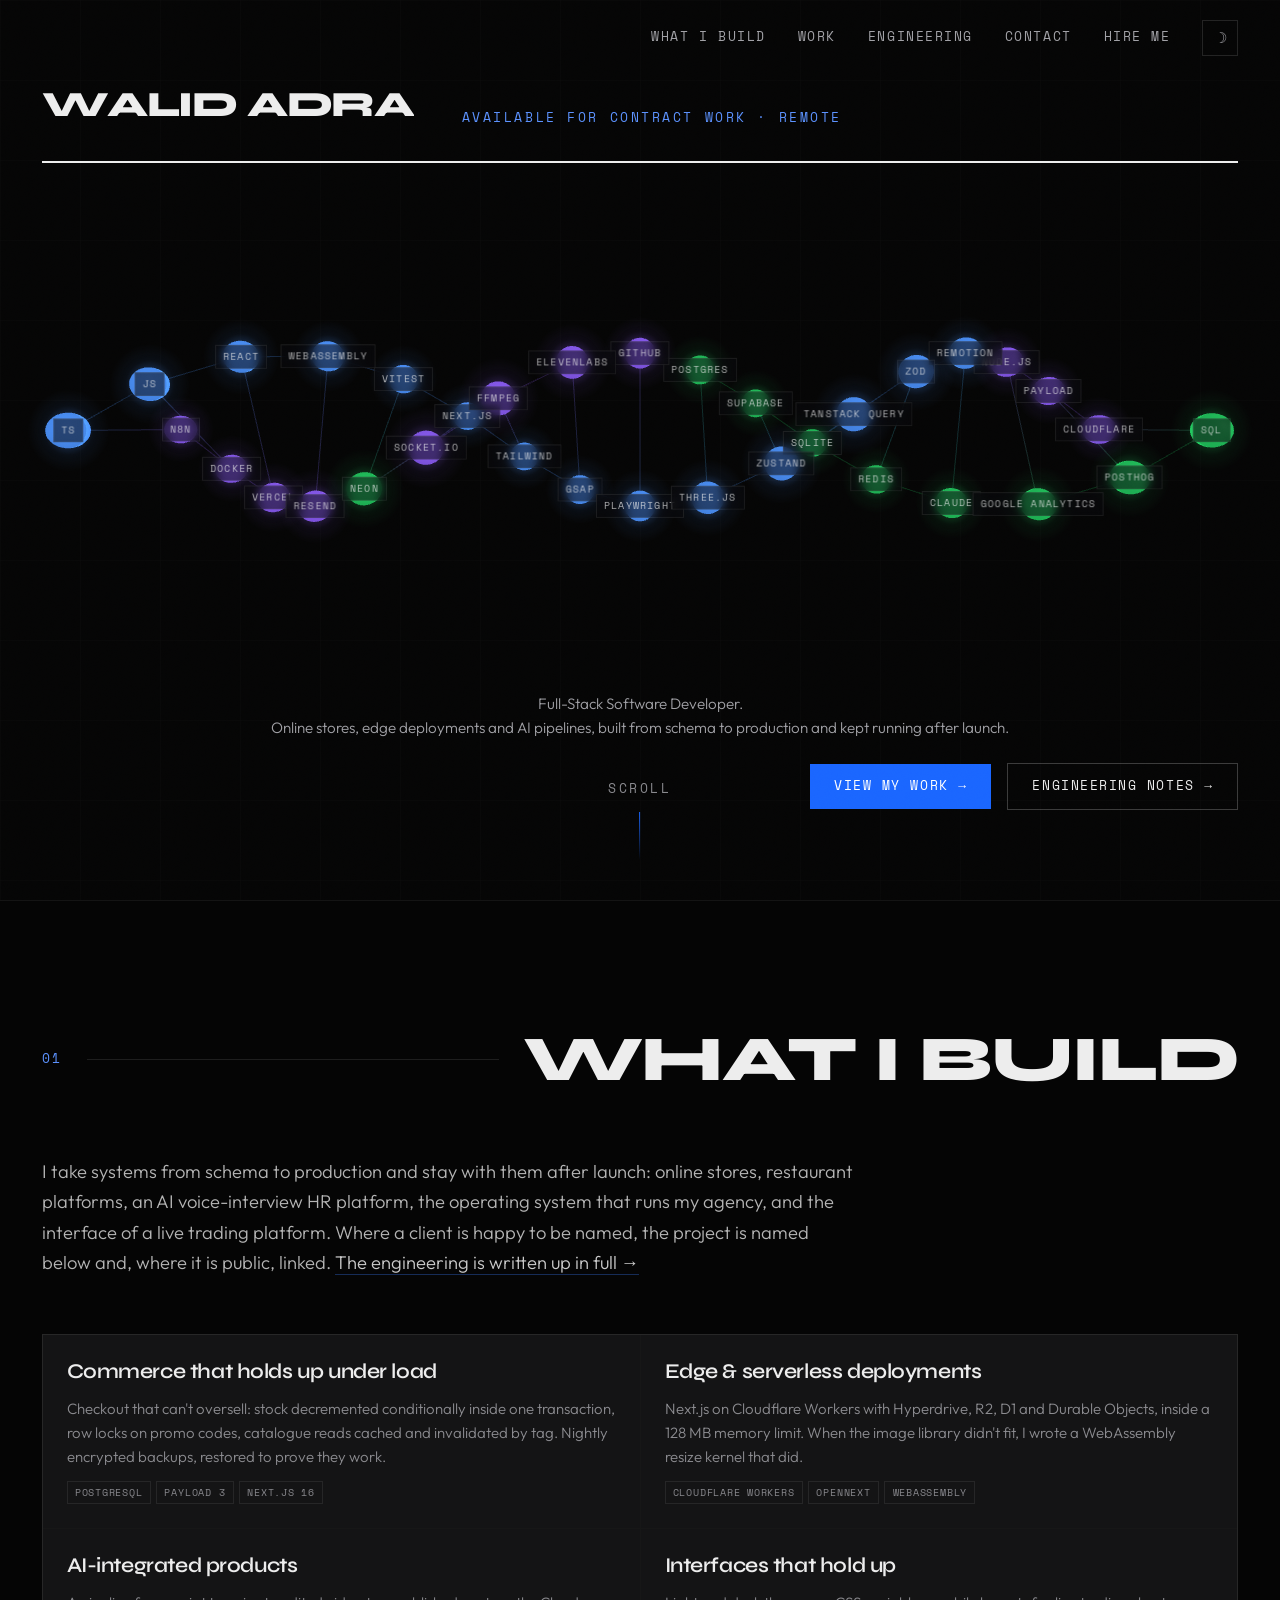
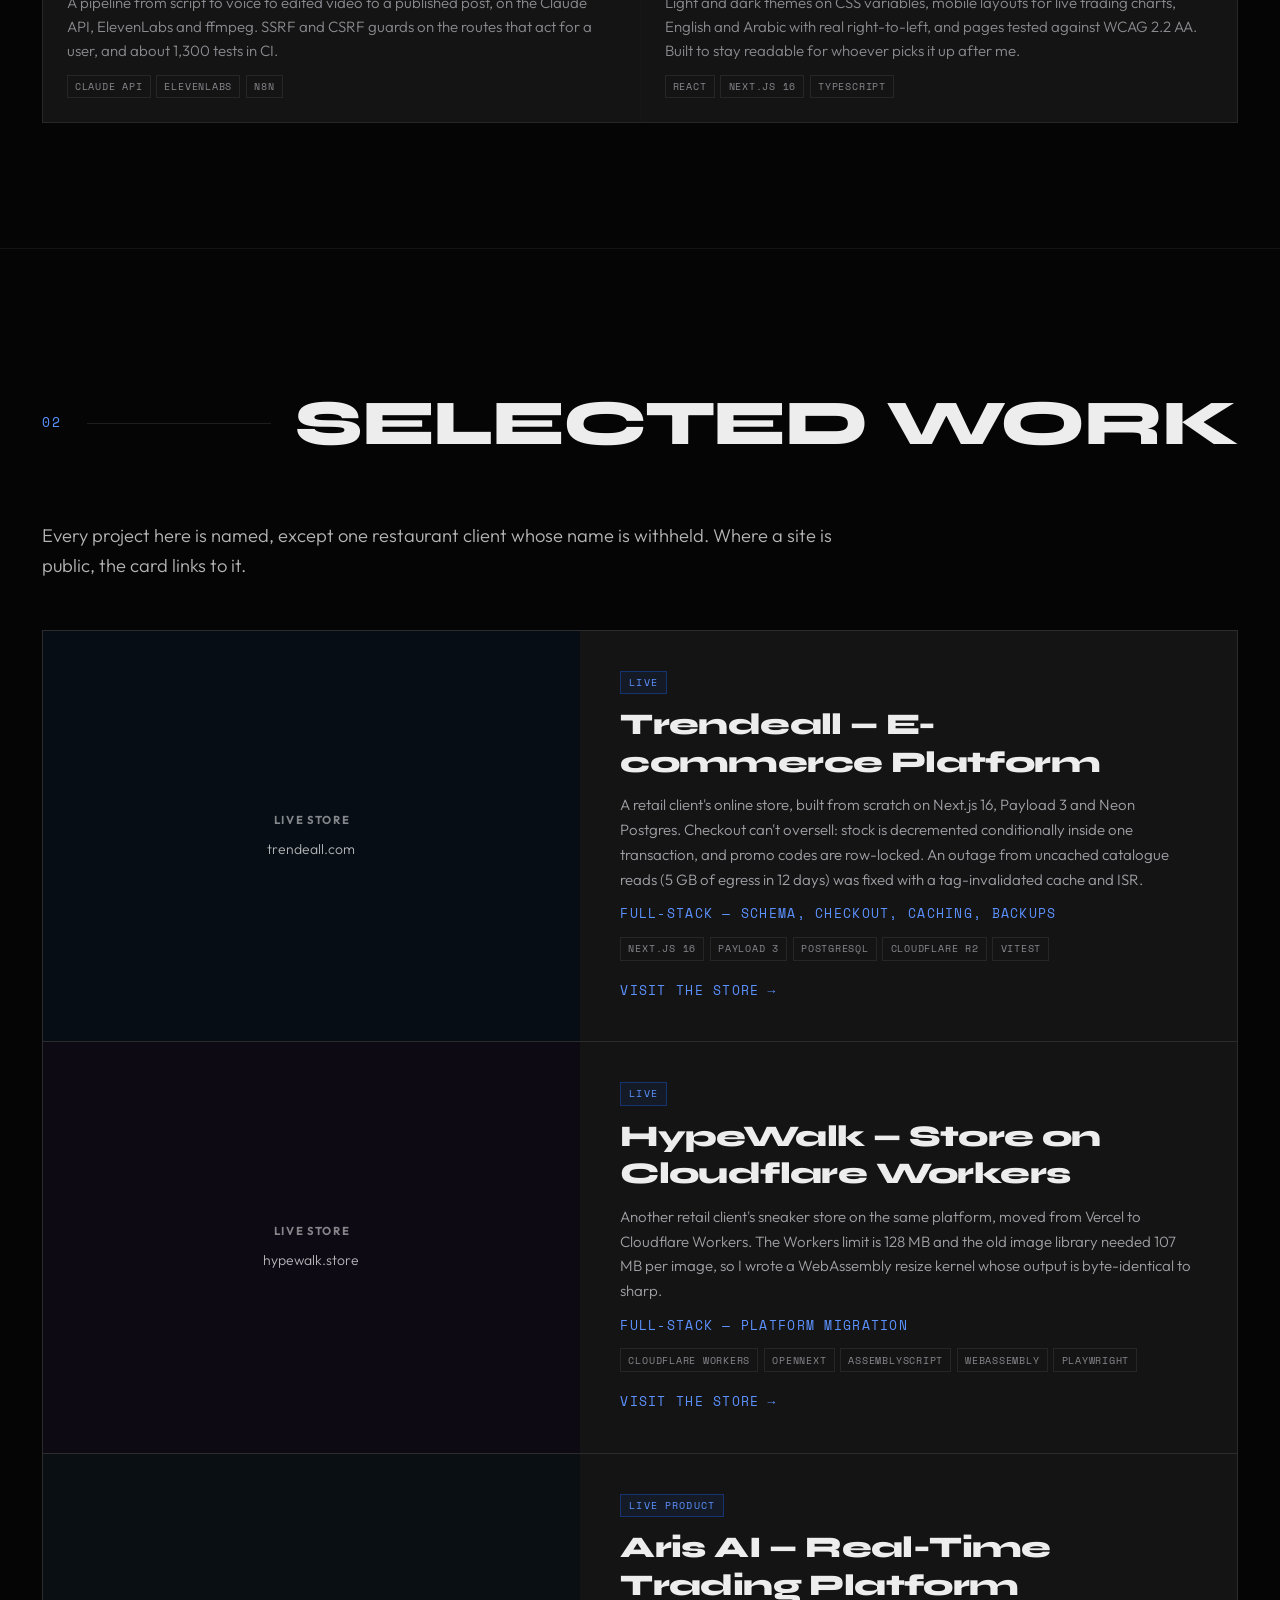
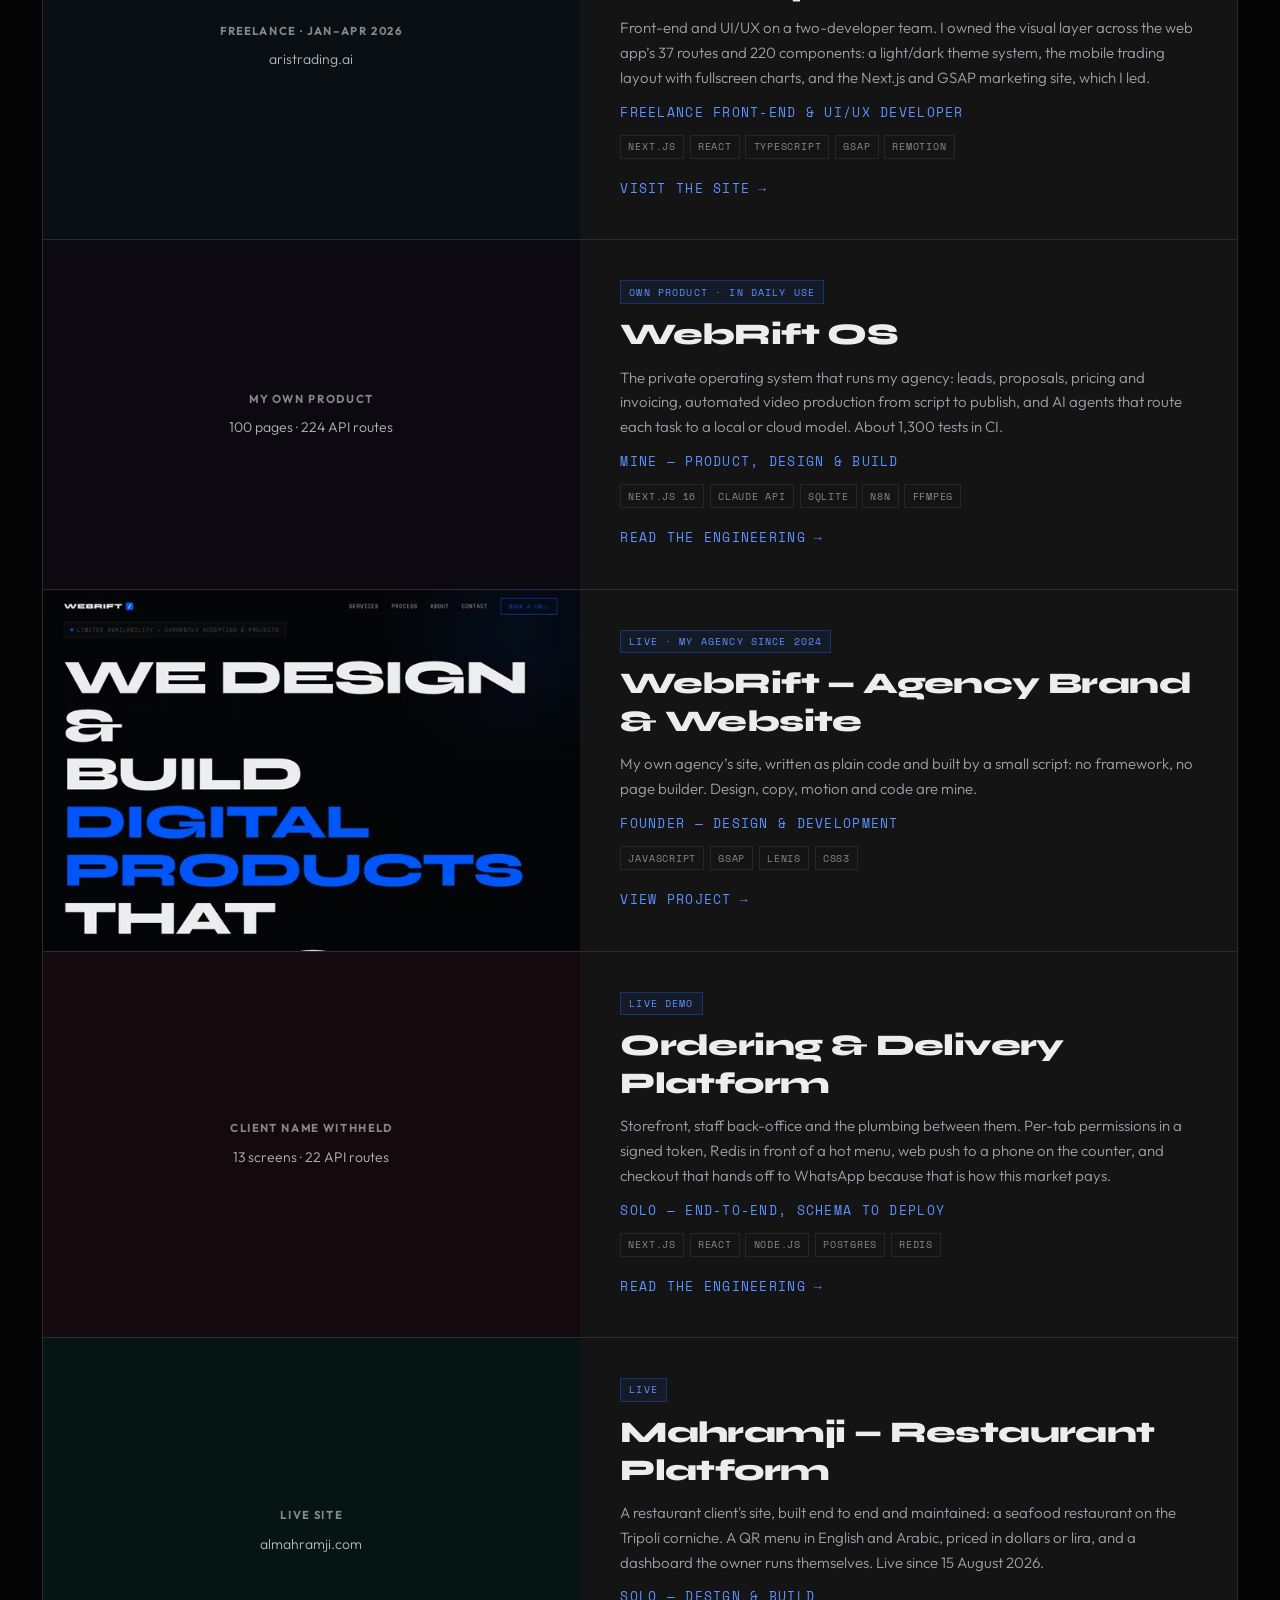
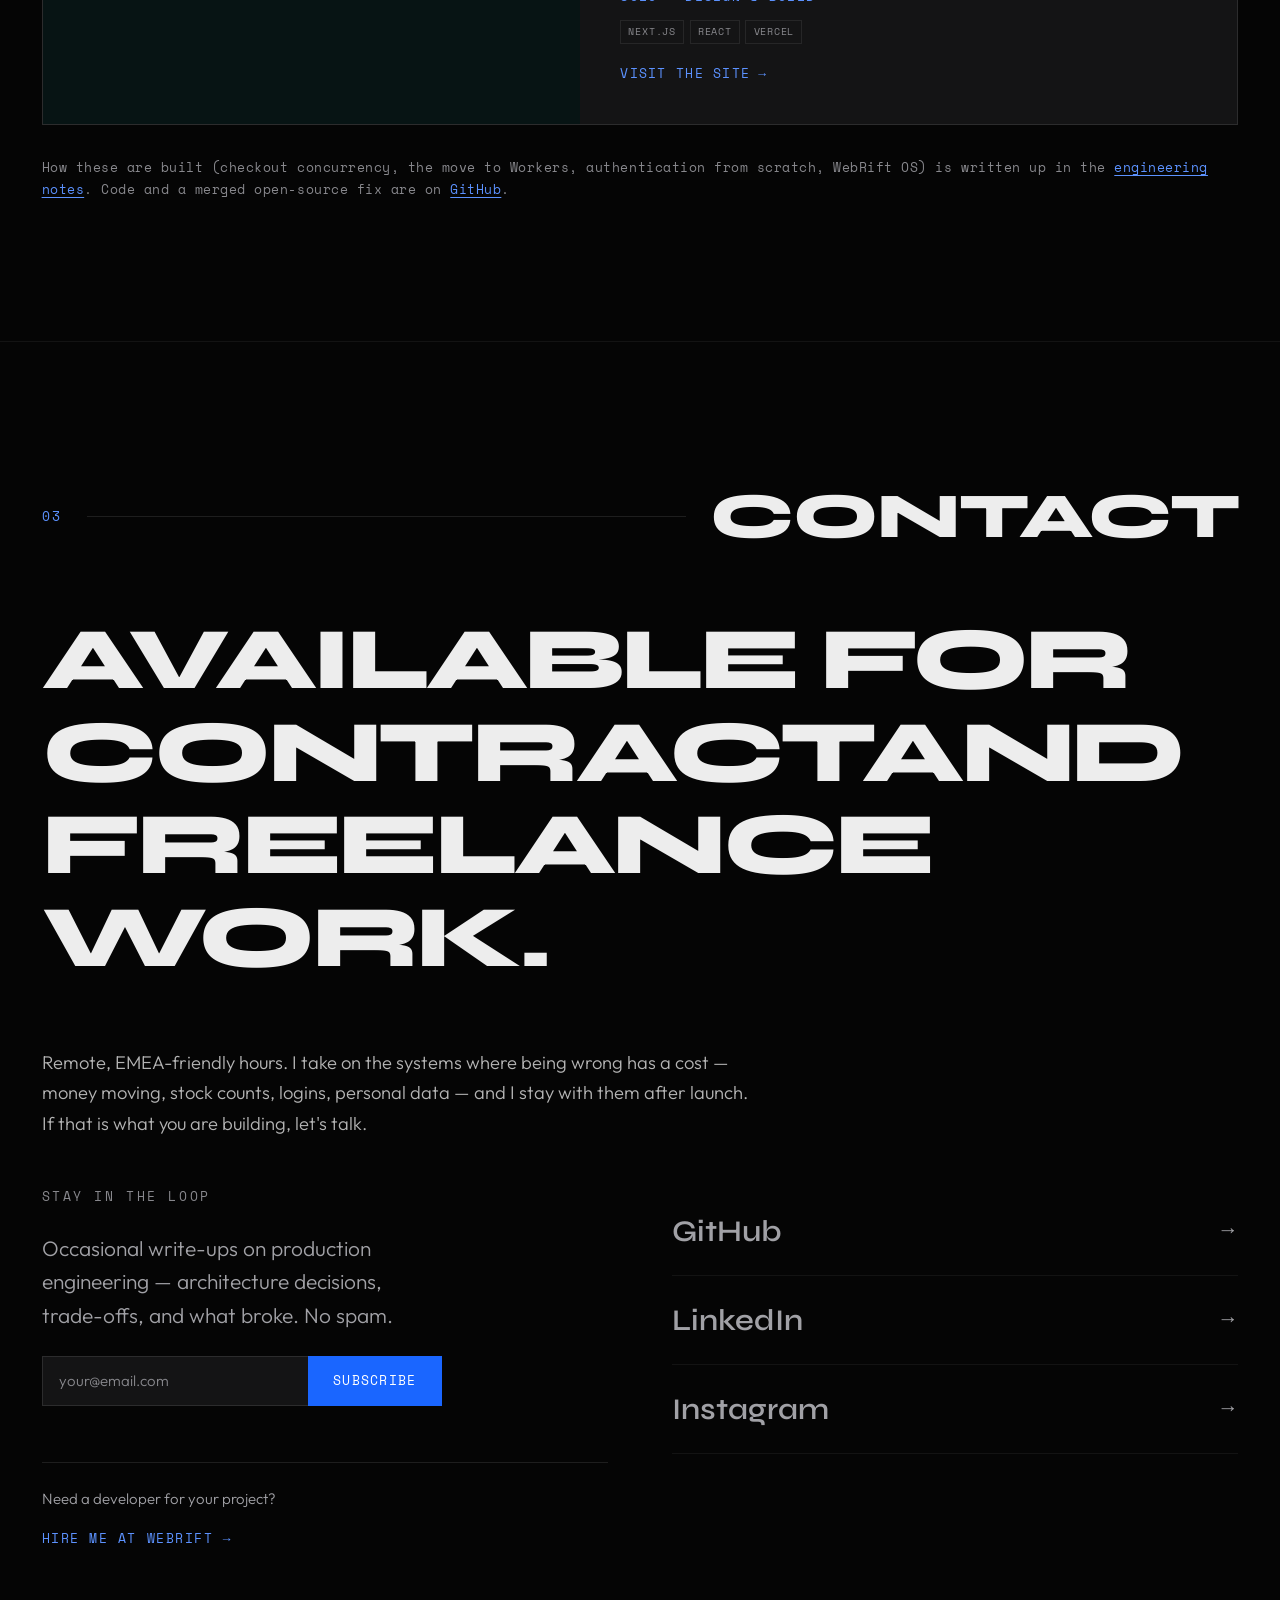
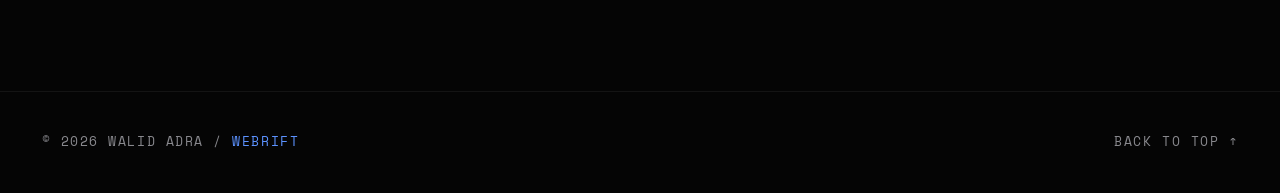
==== commit 9adefcf5: "Client work reads as client work: Trendeall, HypeWalk and Mahramji Each card and write-up now says i" ====
--- a/index.html
+++ b/index.html
@@ -239,7 +239,7 @@
             <div class="project-card__body">
               <span class="project-card__state">Live</span>
               <h3 class="project-card__title">Trendeall — E-commerce Platform</h3>
-              <p class="project-card__desc">An online store on Next.js 16, Payload 3 and Neon Postgres. Checkout can't oversell: stock is decremented conditionally inside one transaction, and promo codes are row-locked. An outage from uncached catalogue reads (5 GB of egress in 12 days) was fixed with a tag-invalidated cache and ISR.</p>
+              <p class="project-card__desc">A retail client's online store, built from scratch on Next.js 16, Payload 3 and Neon Postgres. Checkout can't oversell: stock is decremented conditionally inside one transaction, and promo codes are row-locked. An outage from uncached catalogue reads (5 GB of egress in 12 days) was fixed with a tag-invalidated cache and ISR.</p>
               <div class="project-card__role">Full-stack — schema, checkout, caching, backups</div>
               <ul class="project-card__tags">
                 <li>Next.js 16</li>
@@ -265,7 +265,7 @@
             <div class="project-card__body">
               <span class="project-card__state">Live</span>
               <h3 class="project-card__title">HypeWalk — Store on Cloudflare Workers</h3>
-              <p class="project-card__desc">A sneaker store on the same platform, moved from Vercel to Cloudflare Workers. The Workers limit is 128 MB and the old image library needed 107 MB per image, so I wrote a WebAssembly resize kernel whose output is byte-identical to sharp.</p>
+              <p class="project-card__desc">Another retail client's sneaker store on the same platform, moved from Vercel to Cloudflare Workers. The Workers limit is 128 MB and the old image library needed 107 MB per image, so I wrote a WebAssembly resize kernel whose output is byte-identical to sharp.</p>
               <div class="project-card__role">Full-stack — platform migration</div>
               <ul class="project-card__tags">
                 <li>Cloudflare Workers</li>
@@ -397,7 +397,7 @@
             <div class="project-card__body">
               <span class="project-card__state">Live</span>
               <h3 class="project-card__title">Mahramji — Restaurant Platform</h3>
-              <p class="project-card__desc">A seafood restaurant on the Tripoli corniche. A QR menu in English and Arabic, priced in dollars or lira, and a dashboard the owner runs themselves. Live since 15 August 2026.</p>
+              <p class="project-card__desc">A restaurant client's site, built end to end and maintained: a seafood restaurant on the Tripoli corniche. A QR menu in English and Arabic, priced in dollars or lira, and a dashboard the owner runs themselves. Live since 15 August 2026.</p>
               <div class="project-card__role">Solo — design &amp; build</div>
               <ul class="project-card__tags">
                 <li>Next.js</li>
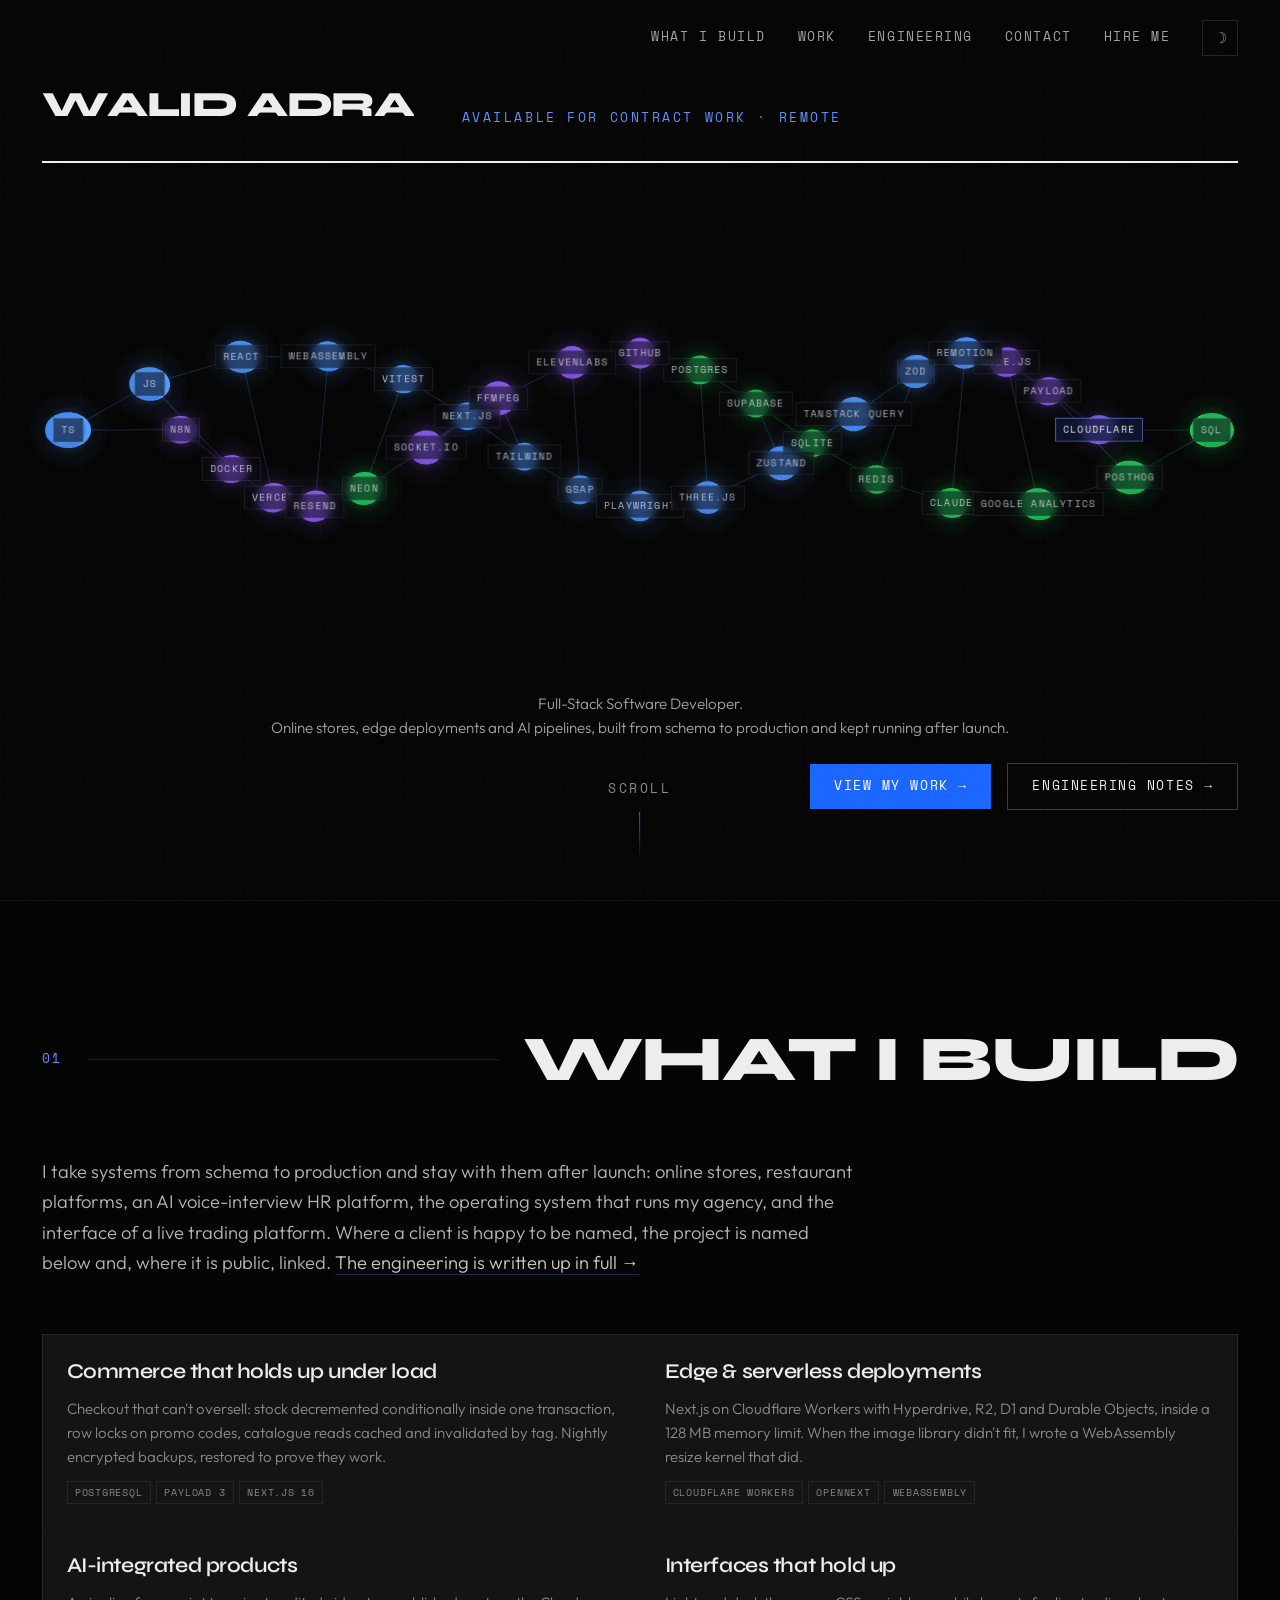
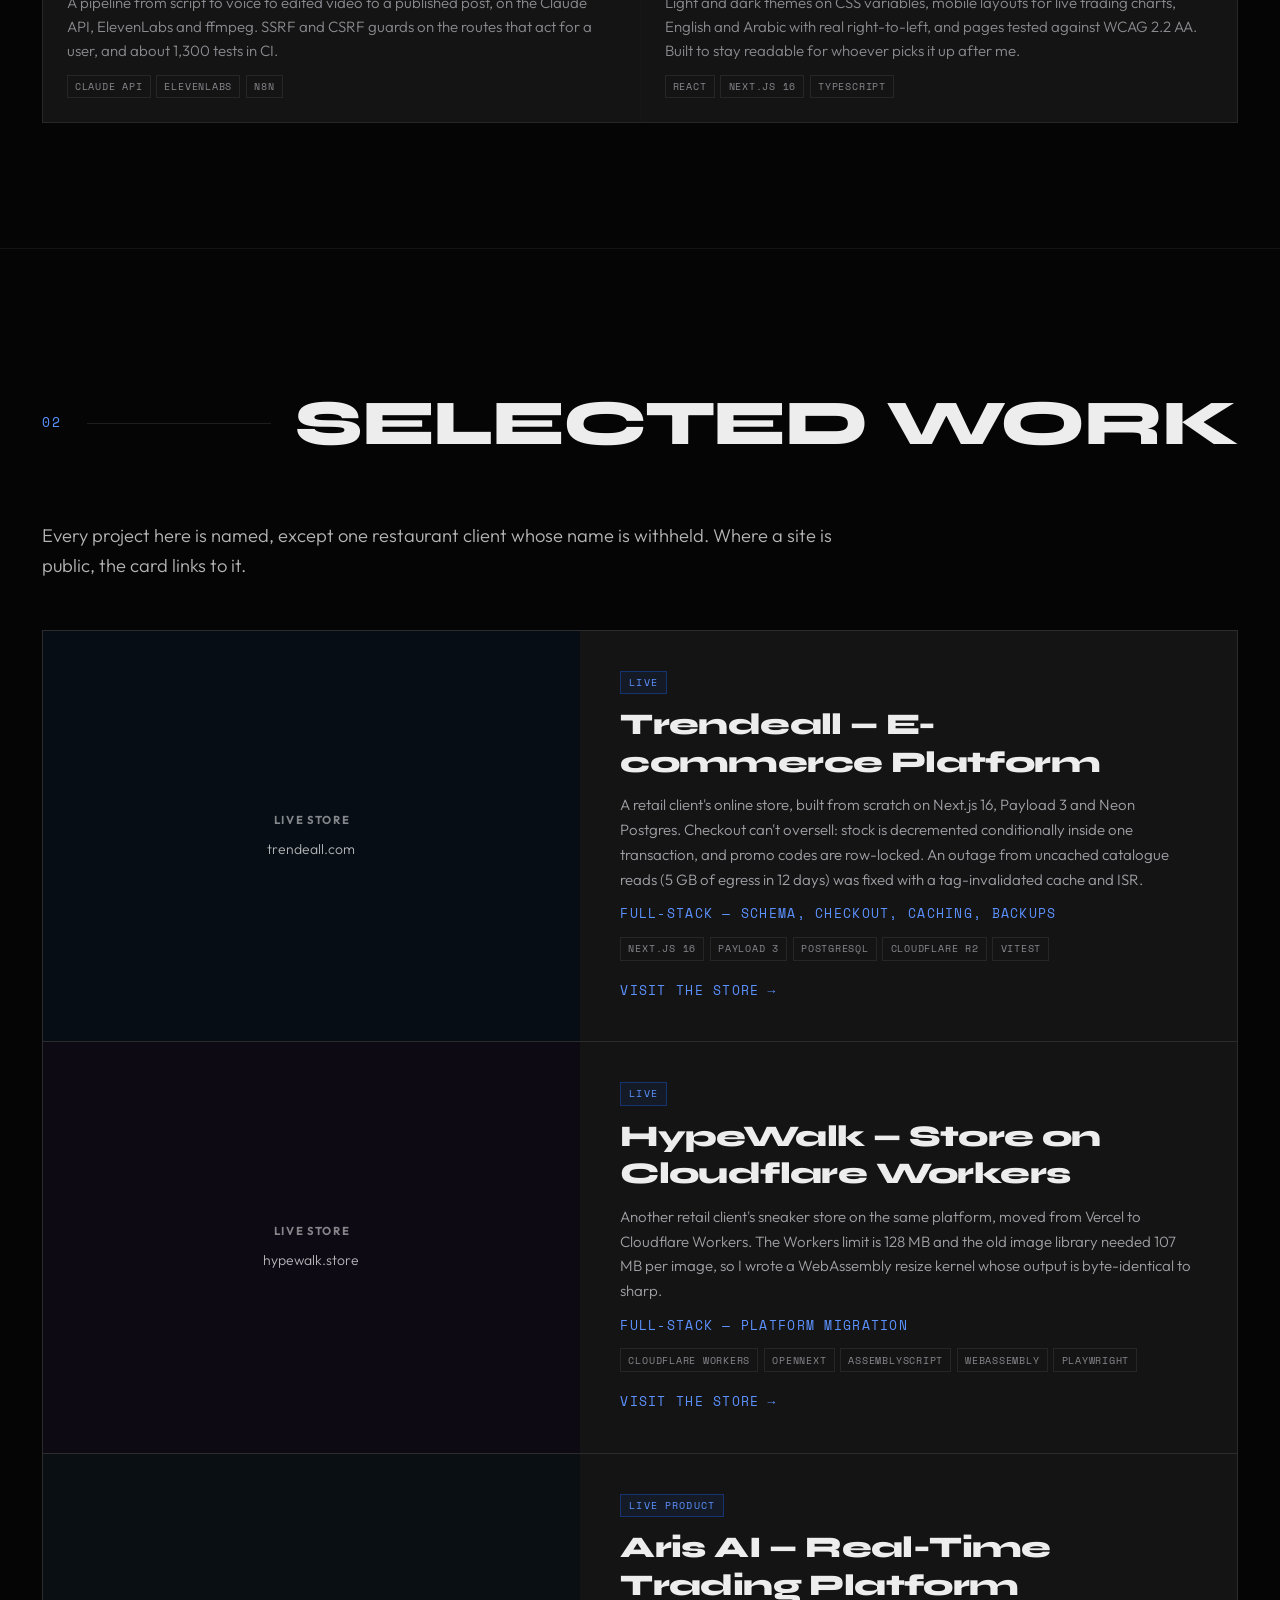
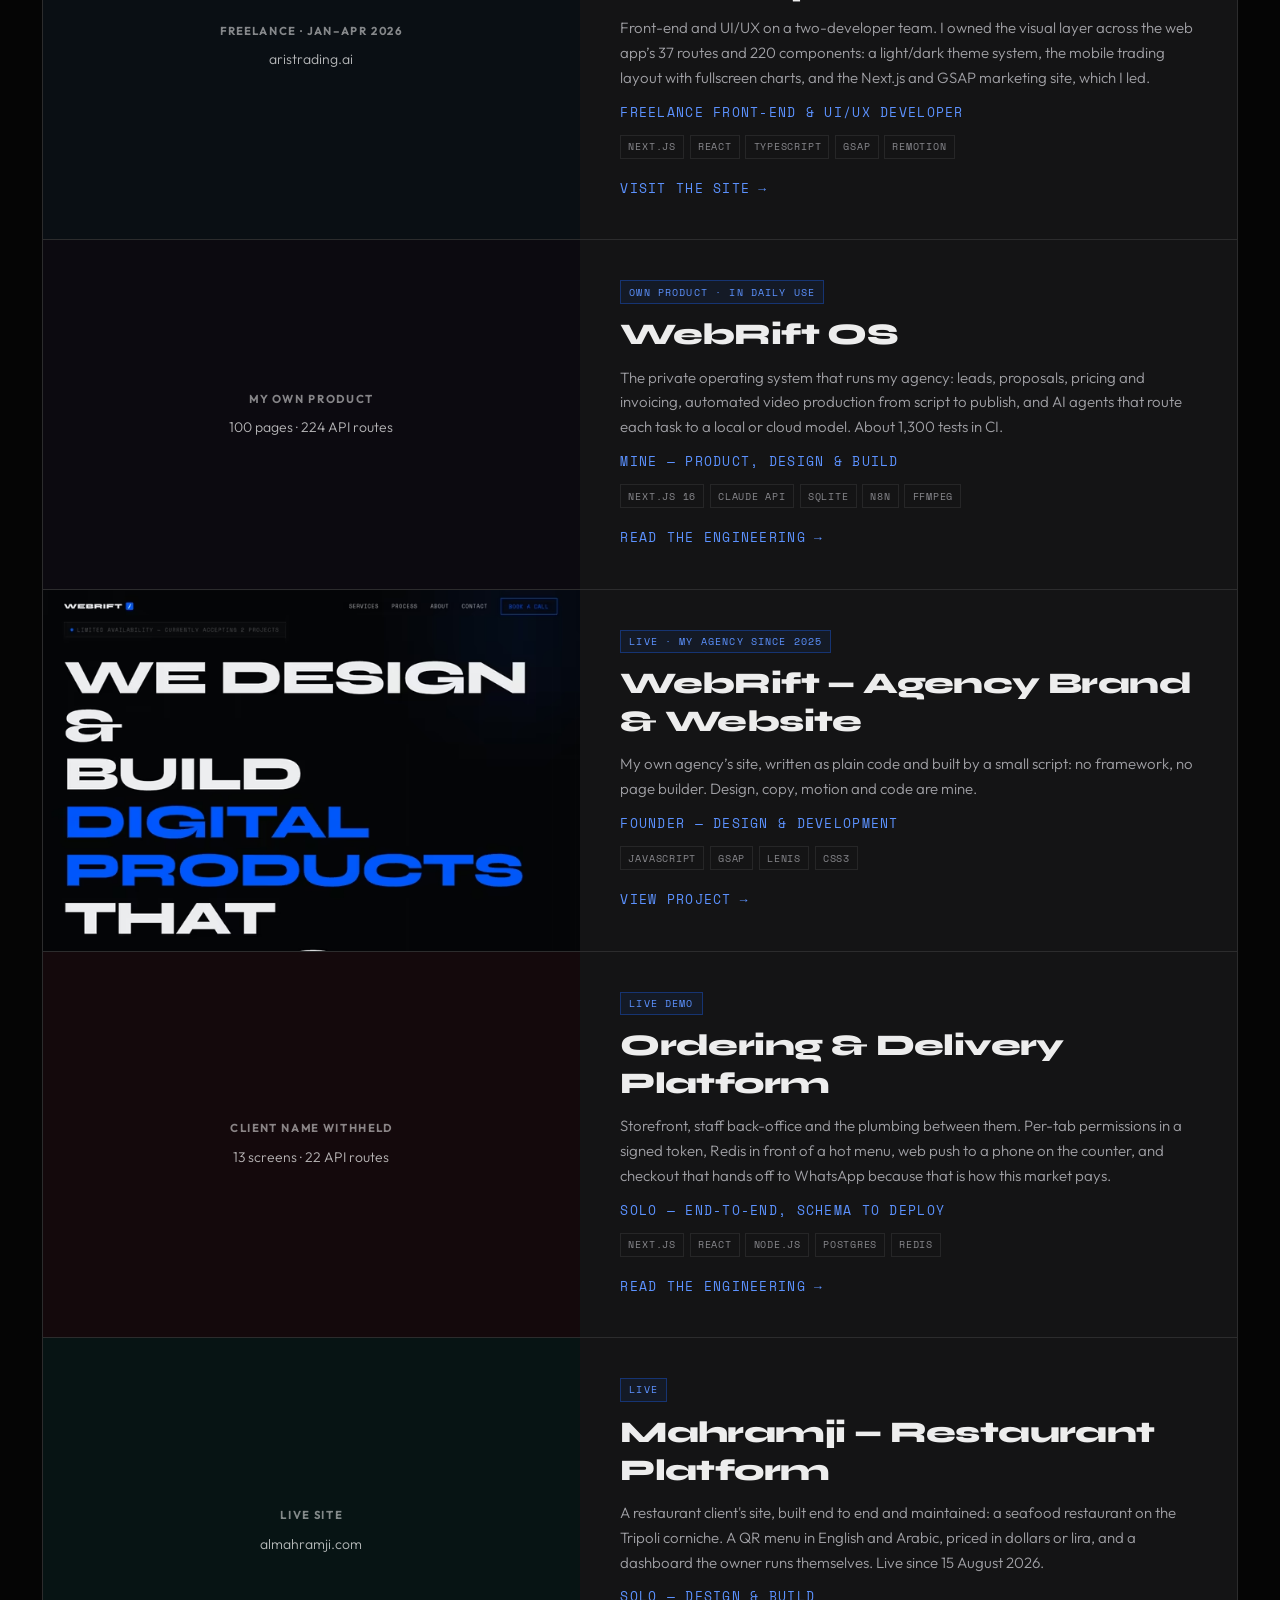
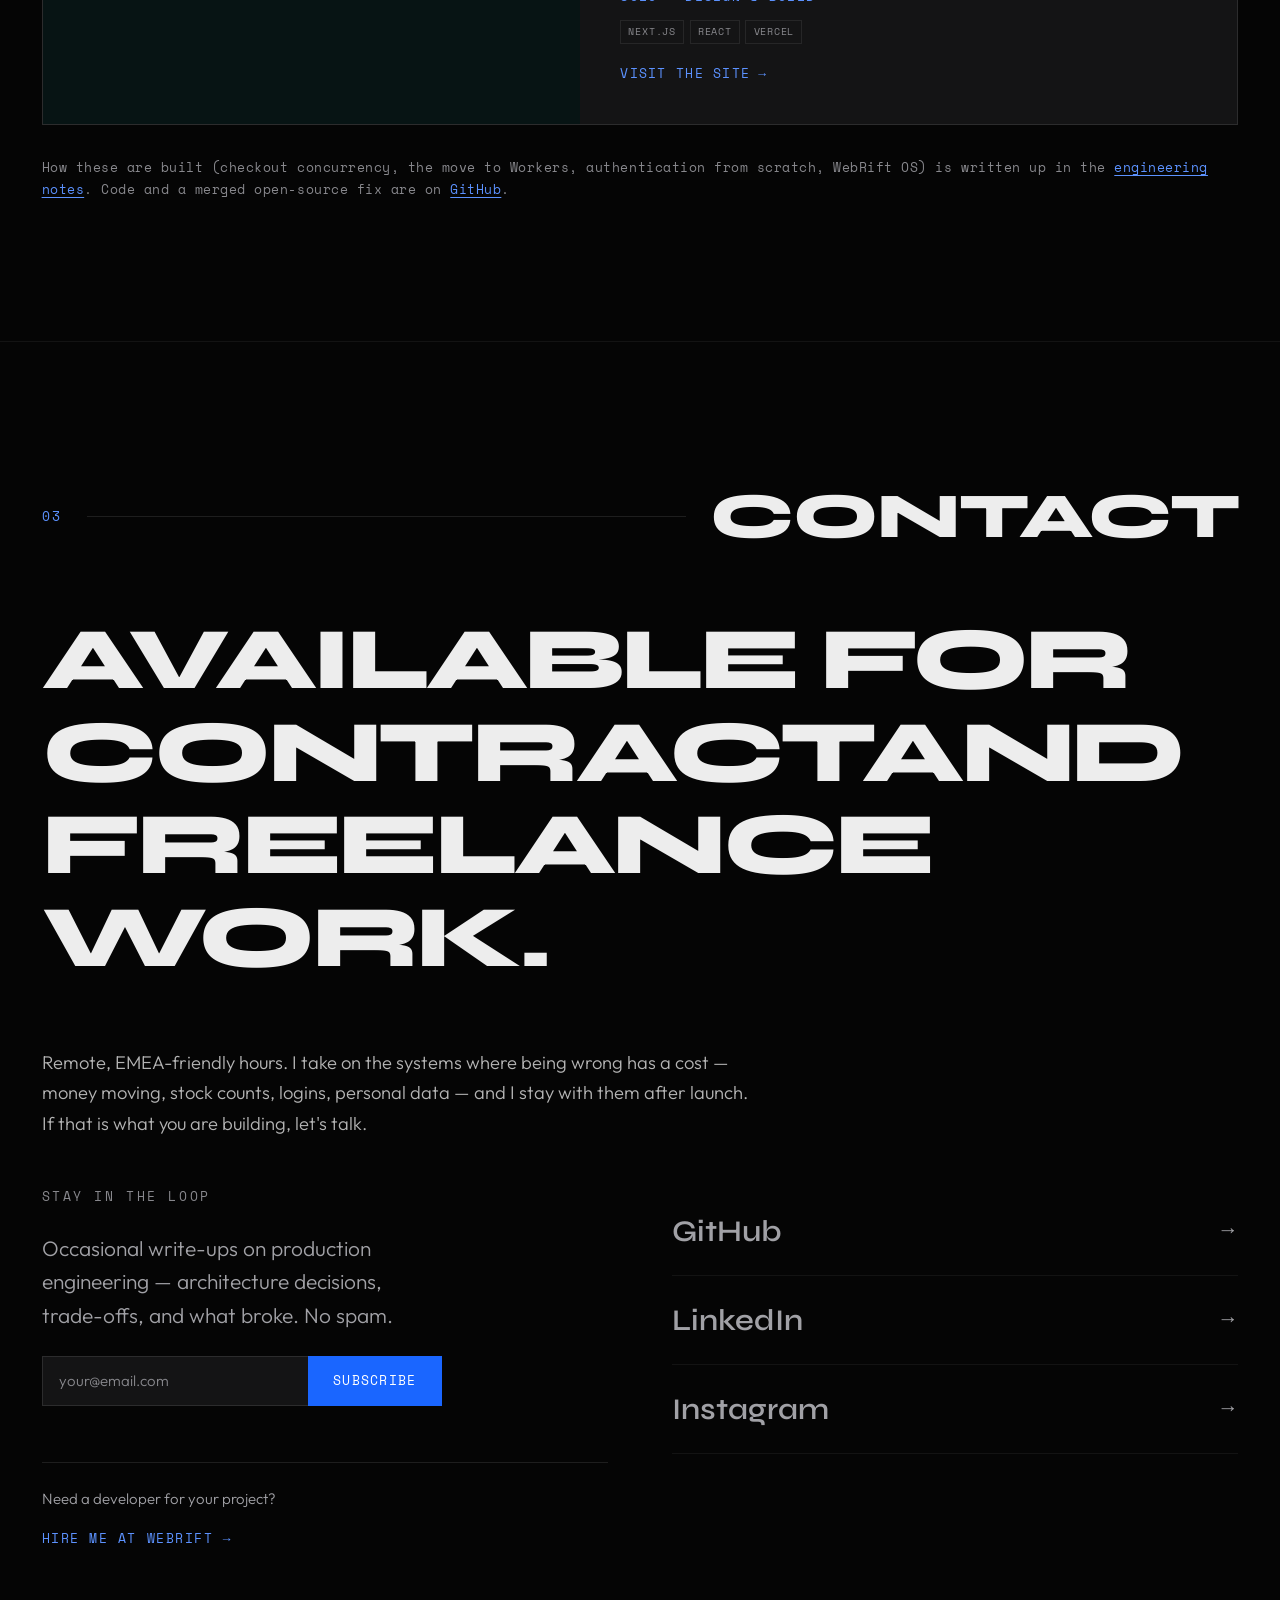
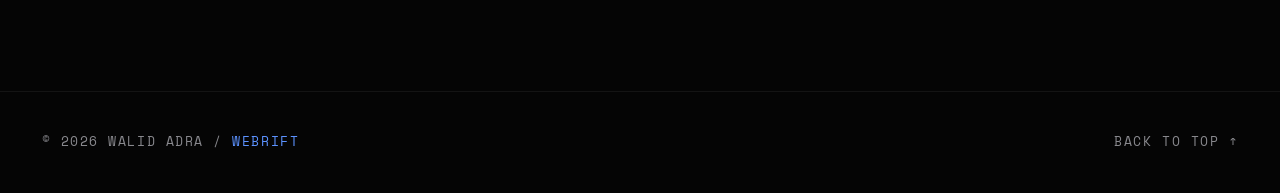
==== commit eeceafa4: "Dates: coding since 2020; WebRift founded after the summer 2025 internship Co-Authored-By: Claude Op" ====
--- a/index.html
+++ b/index.html
@@ -344,7 +344,7 @@
               </div>
             </div>
             <div class="project-card__body">
-              <span class="project-card__state">Live · my agency since 2024</span>
+              <span class="project-card__state">Live · my agency since 2025</span>
               <h3 class="project-card__title">WebRift — Agency Brand &amp; Website</h3>
               <p class="project-card__desc">My own agency’s site, written as plain code and built by a small script: no framework, no page builder. Design, copy, motion and code are mine.</p>
               <div class="project-card__role">Founder — design &amp; development</div>
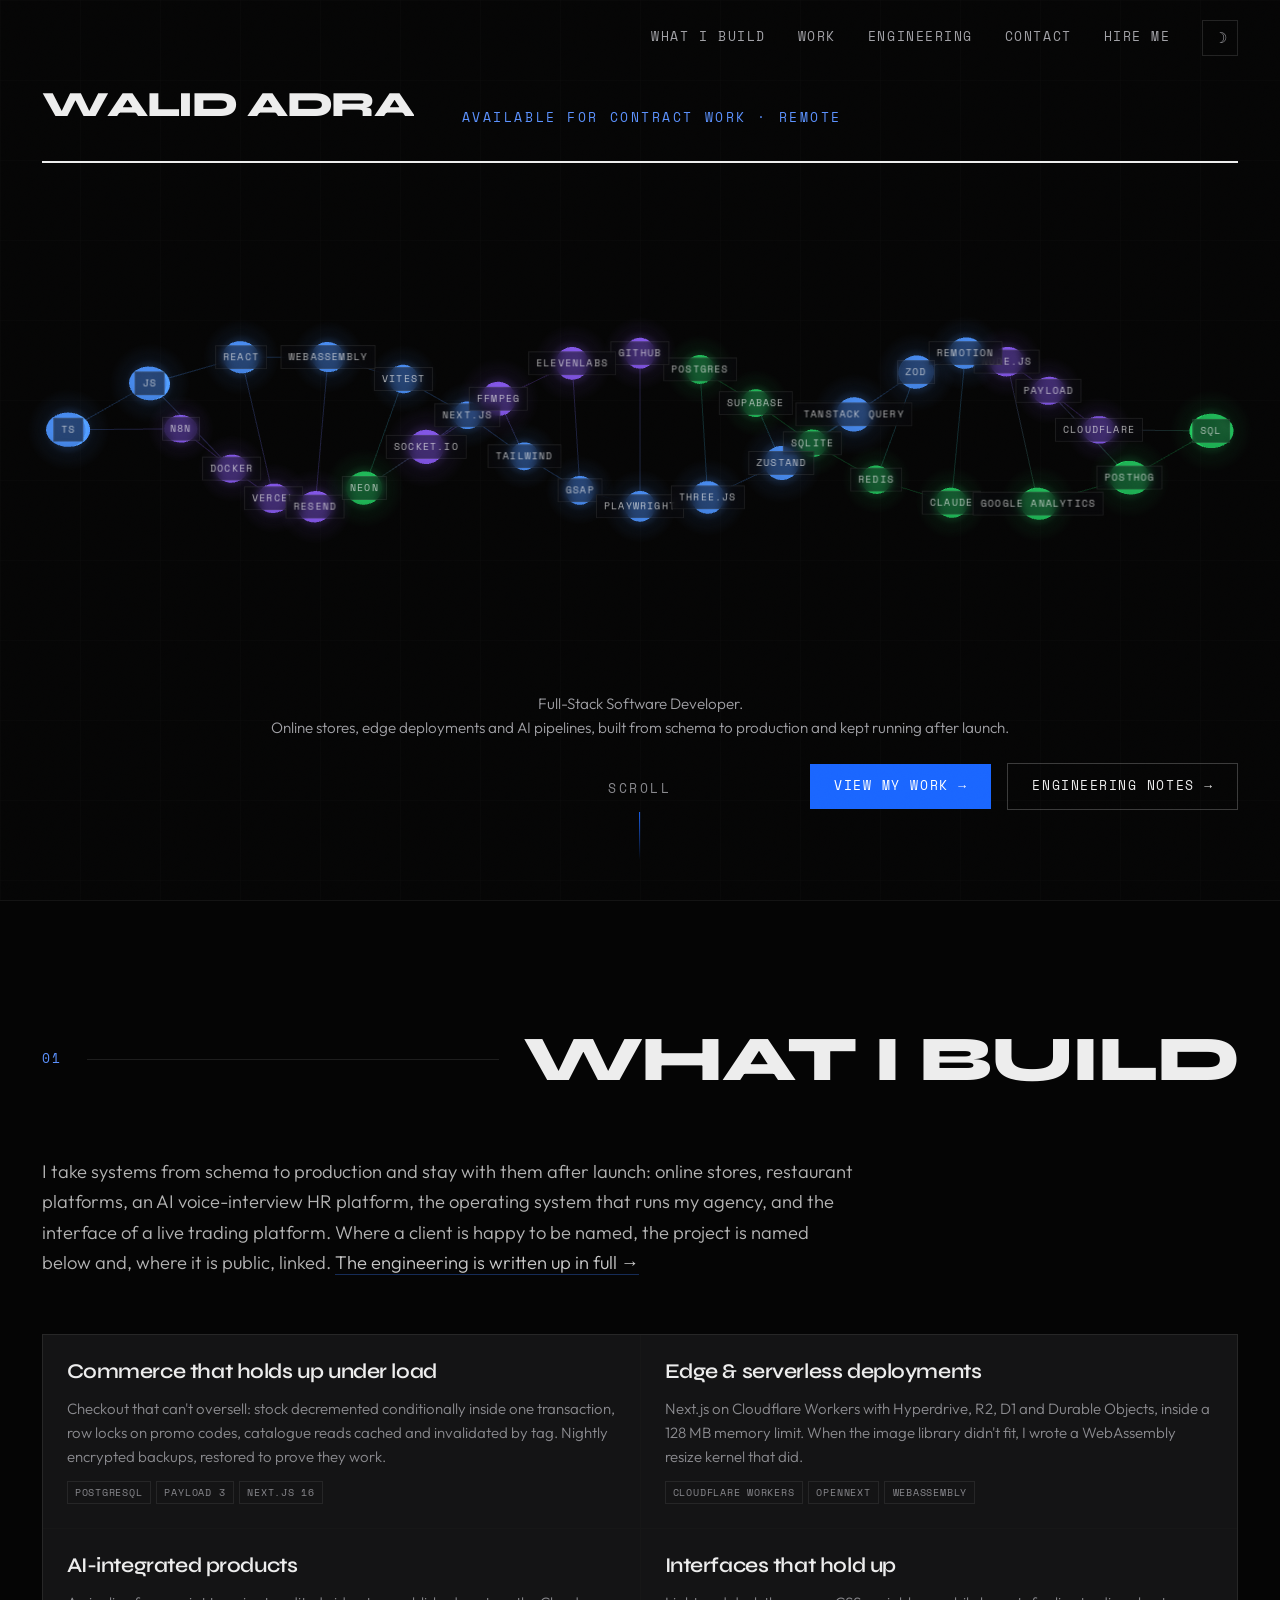
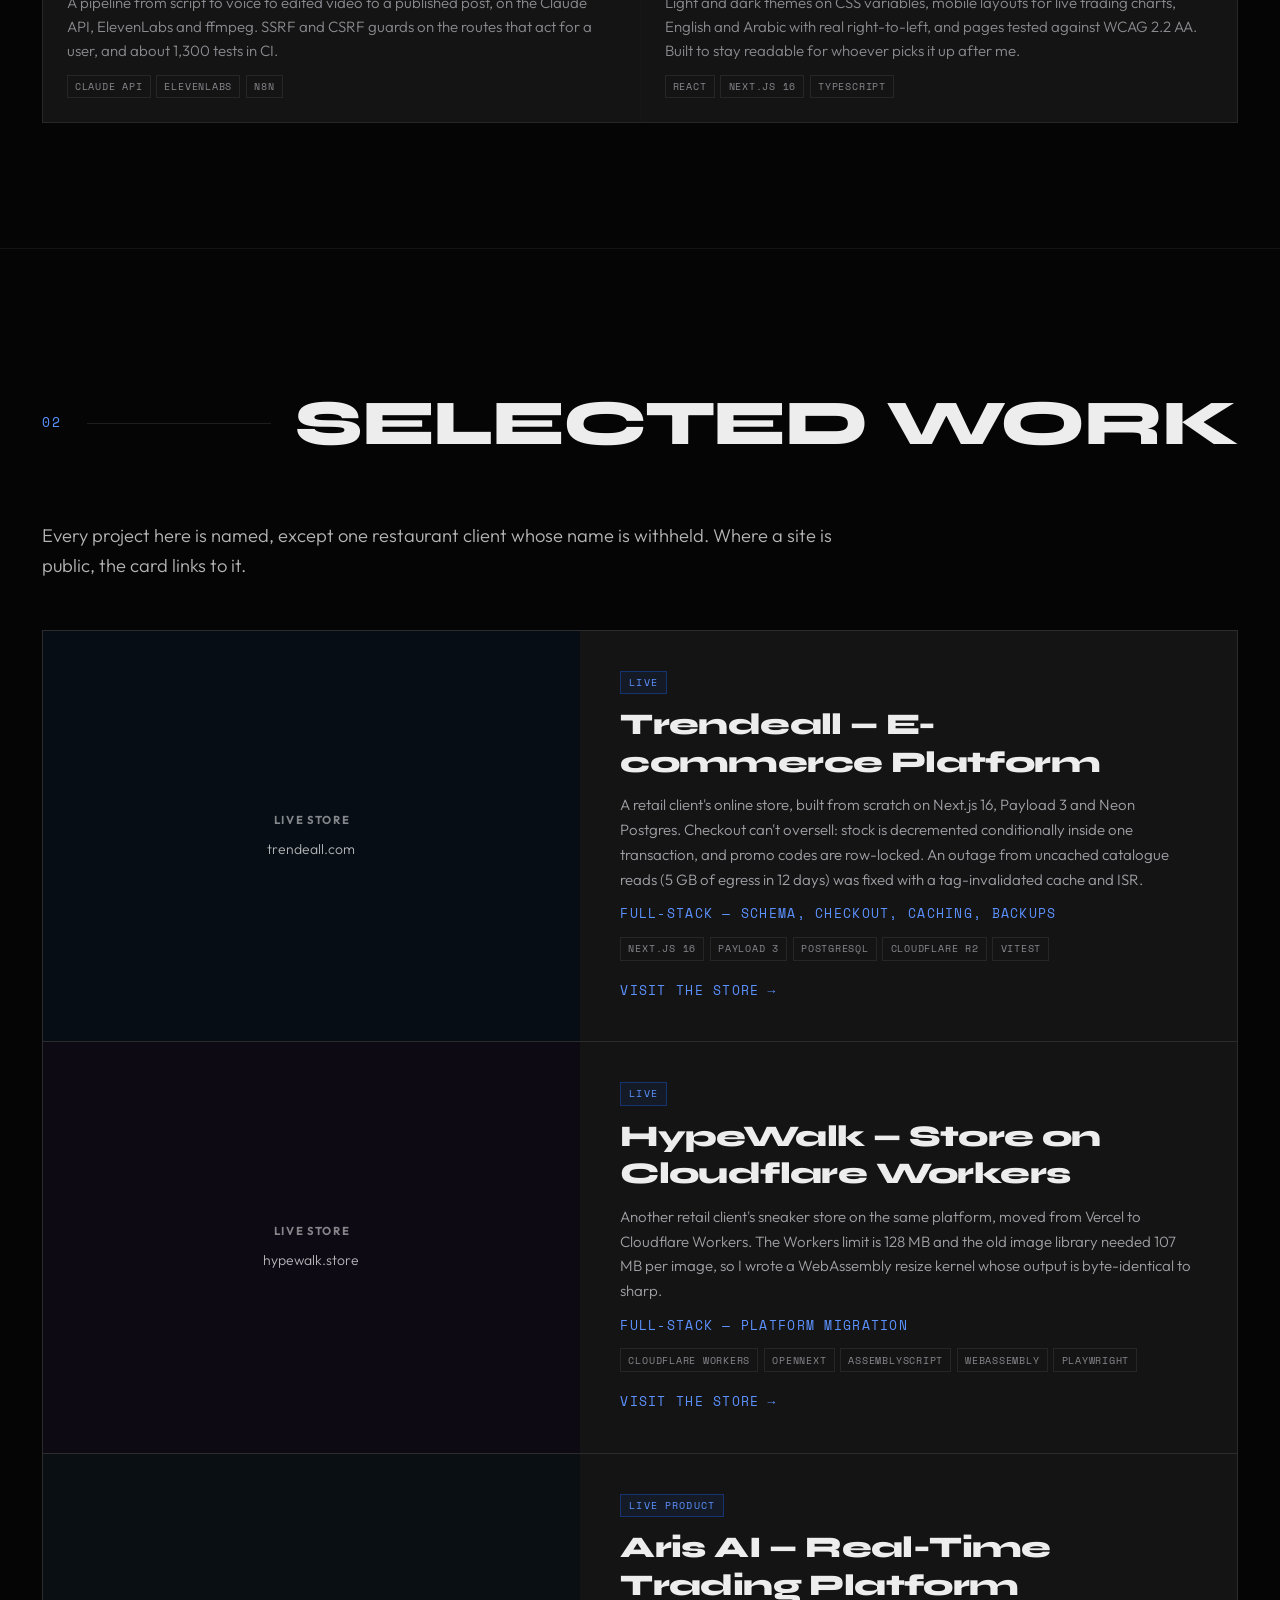
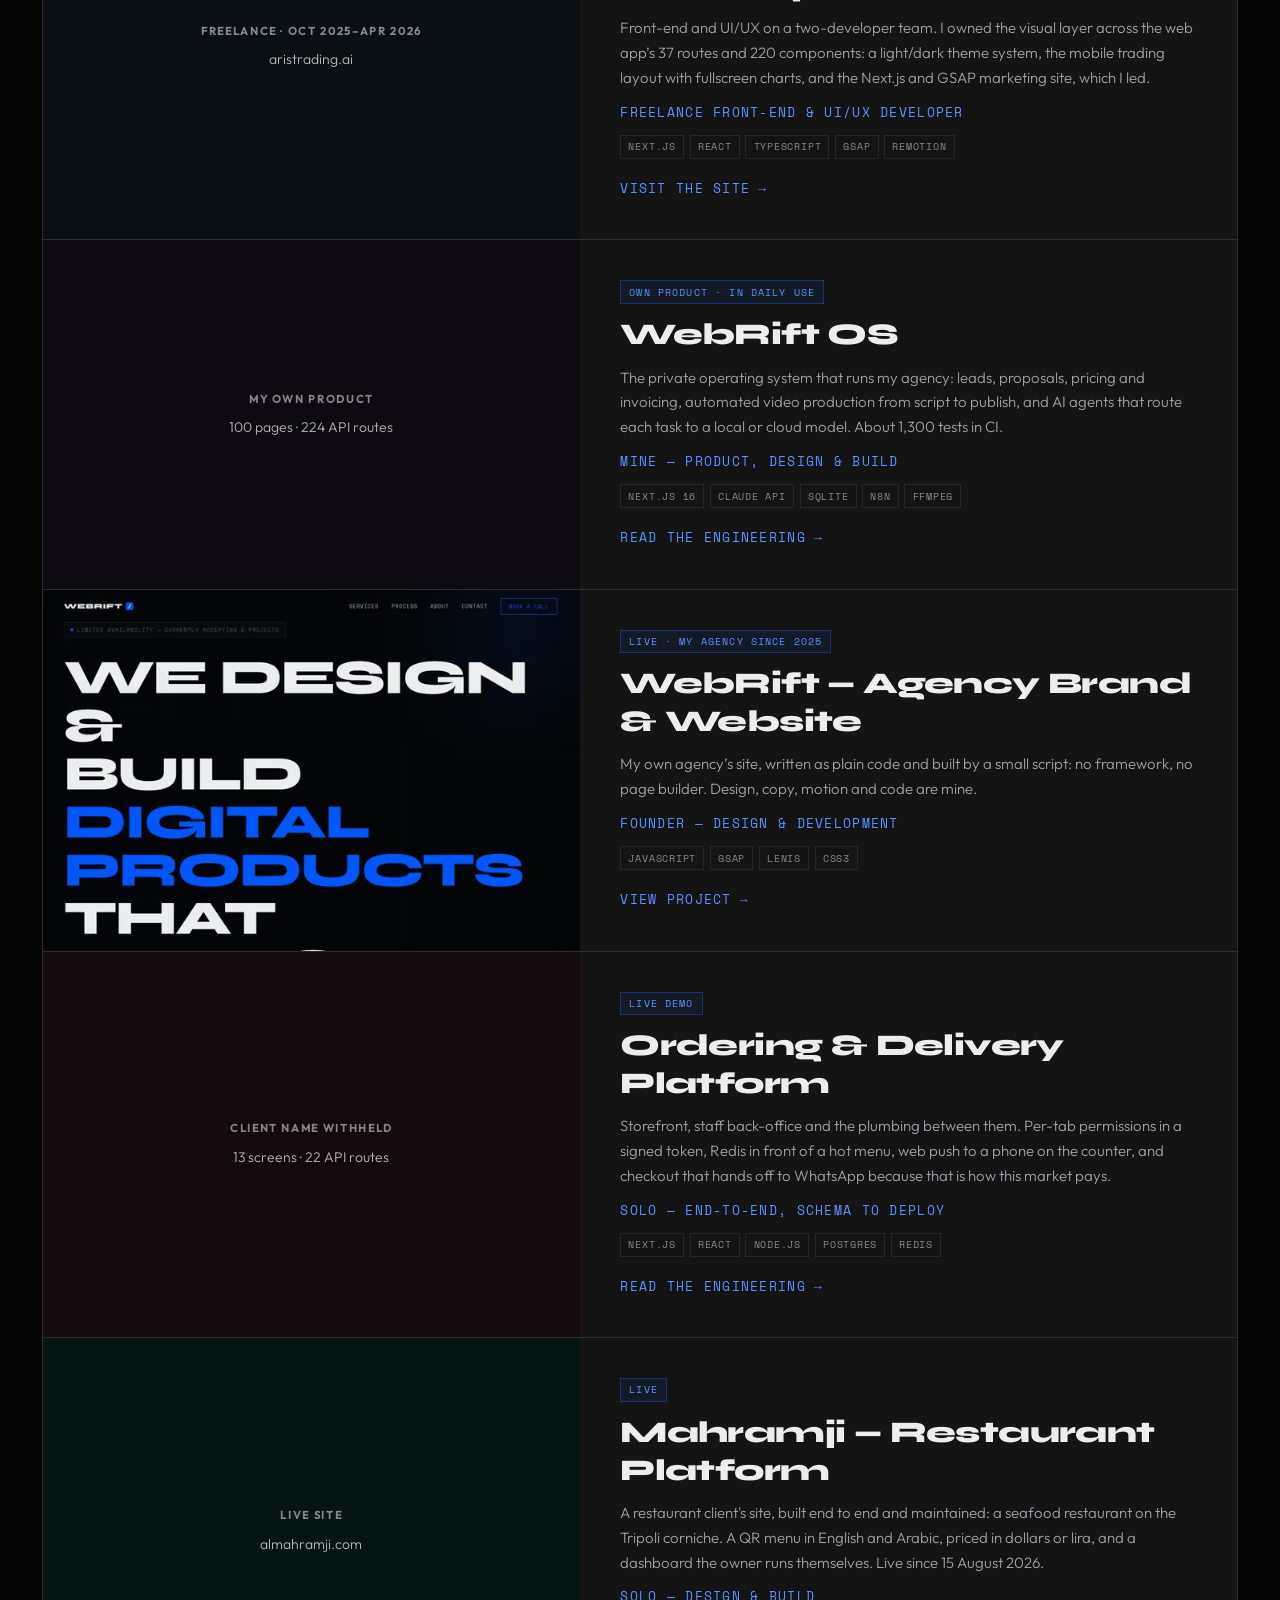
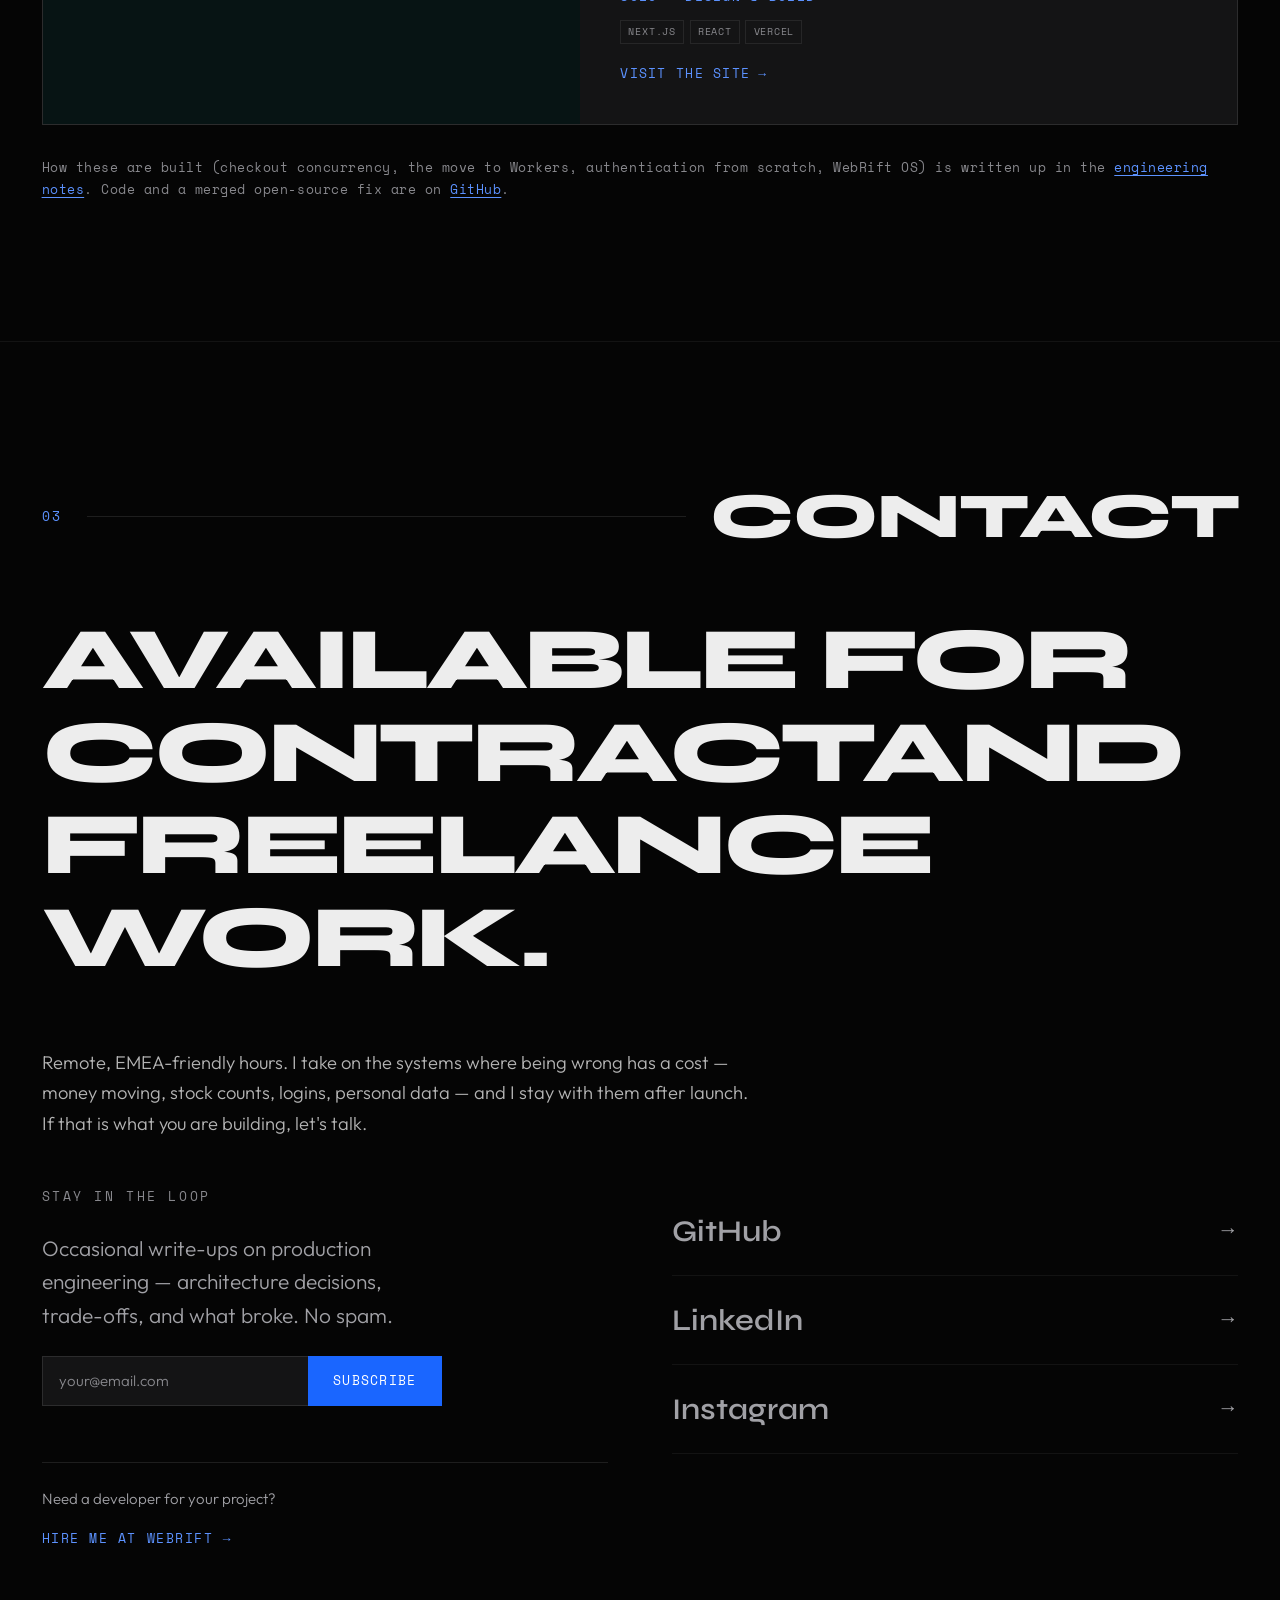
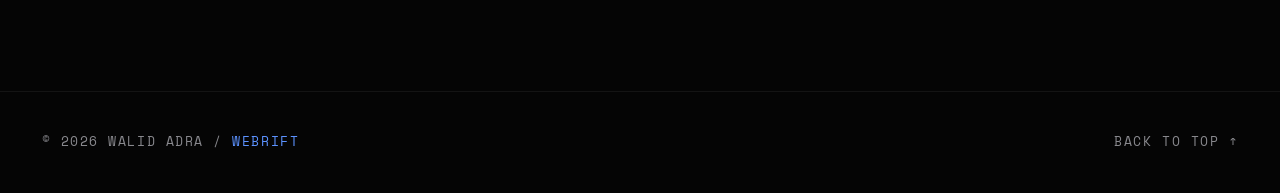
==== commit be9e5085: "Aris AI: Oct 2025 – Apr 2026 (joined for the project's last six months) Co-Authored-By: Claude Opus " ====
--- a/index.html
+++ b/index.html
@@ -283,7 +283,7 @@
             <div class="project-card__img">
               <div class="project-card__img-placeholder" style="background: #0a0f14;">
                 <div class="project-card__coming-soon">
-                  <span class="project-card__coming-soon-label">Freelance · Jan–Apr 2026</span>
+                  <span class="project-card__coming-soon-label">Freelance · Oct 2025–Apr 2026</span>
                   <span class="project-card__coming-soon-text">aristrading.ai</span>
                 </div>
               </div>
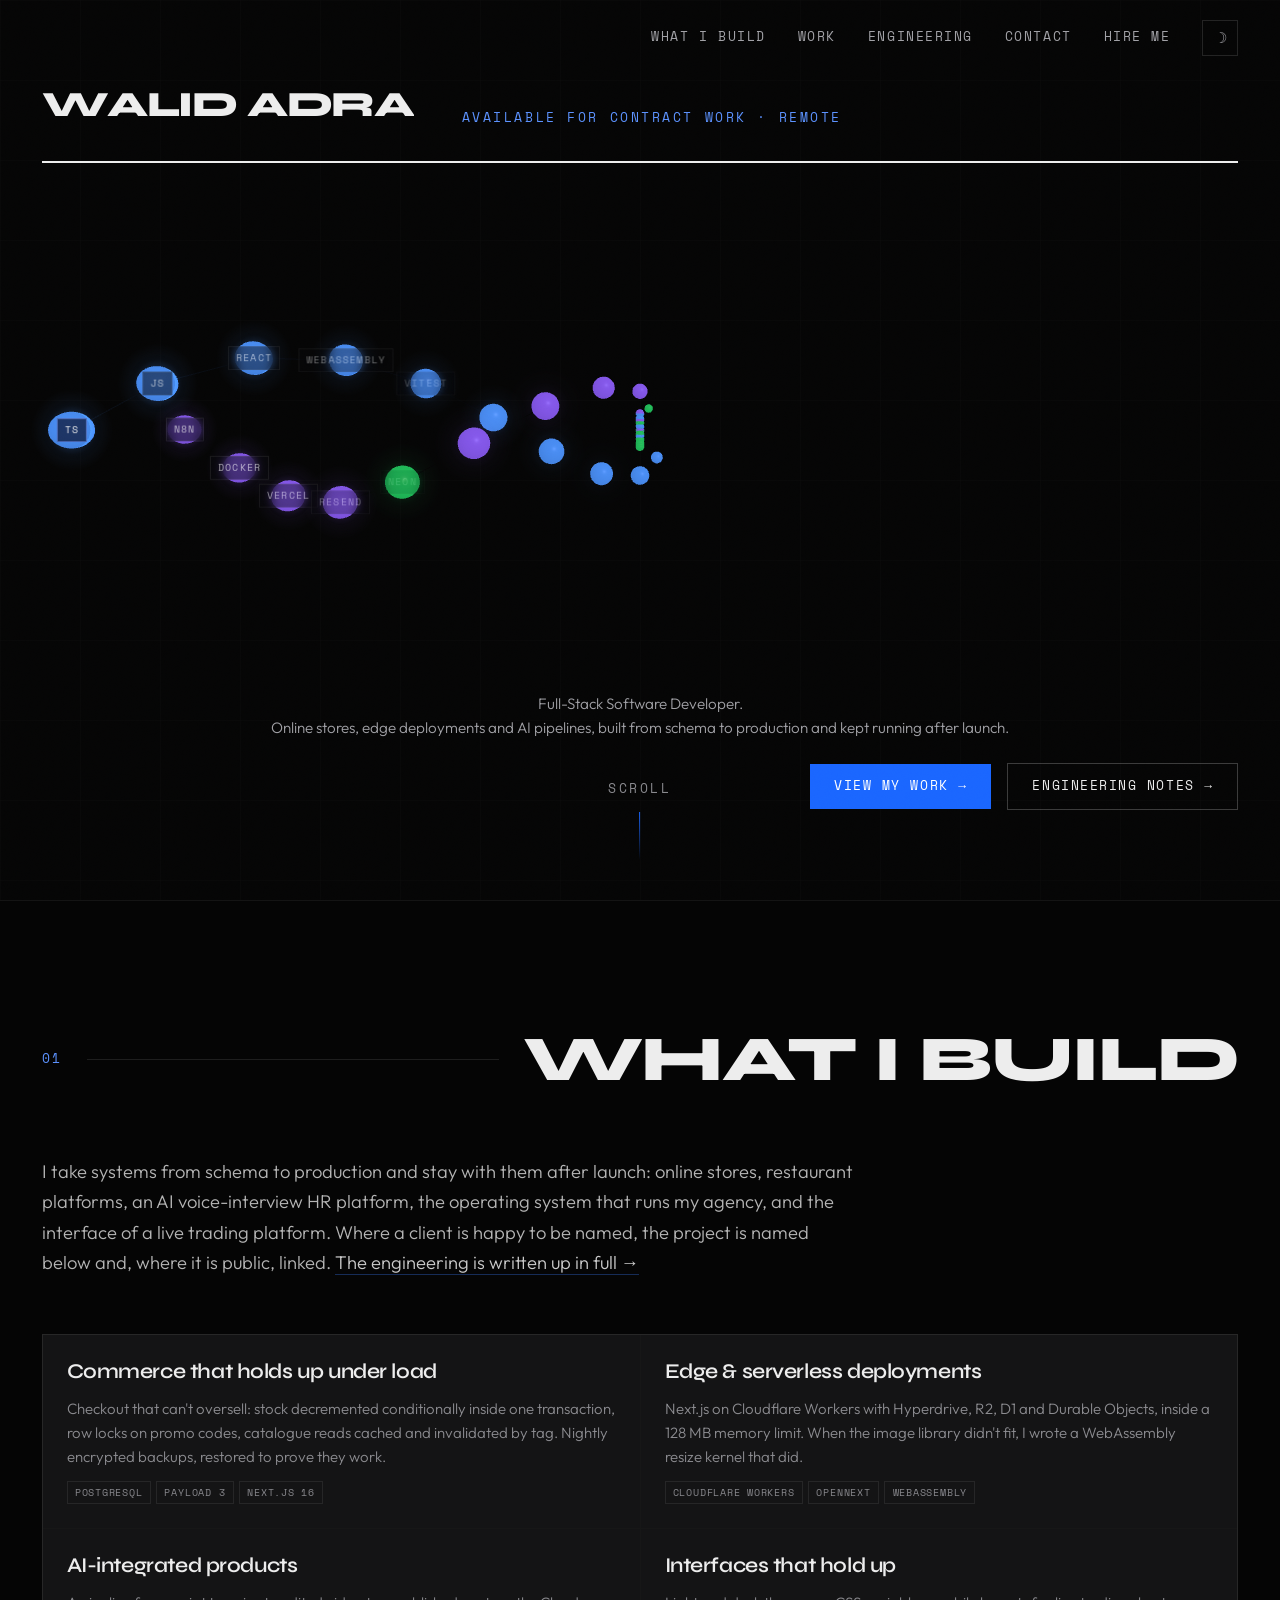
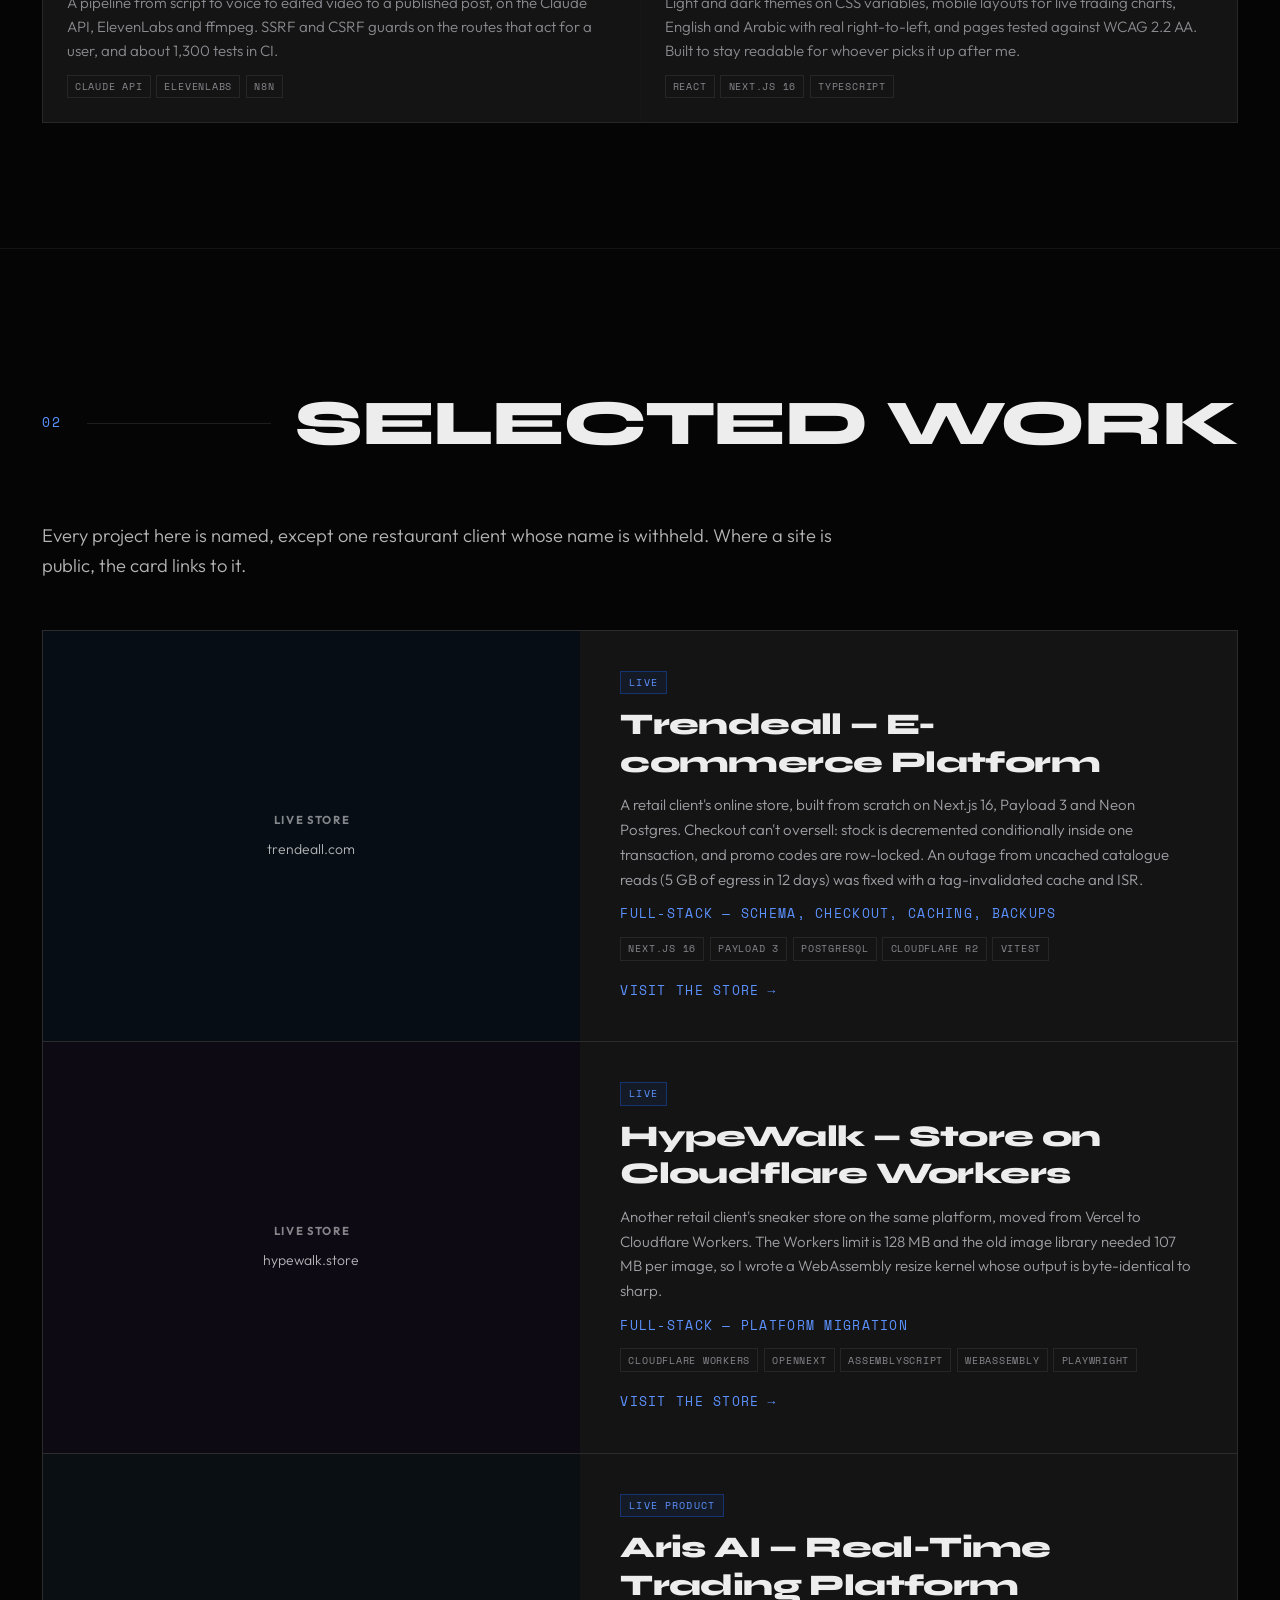
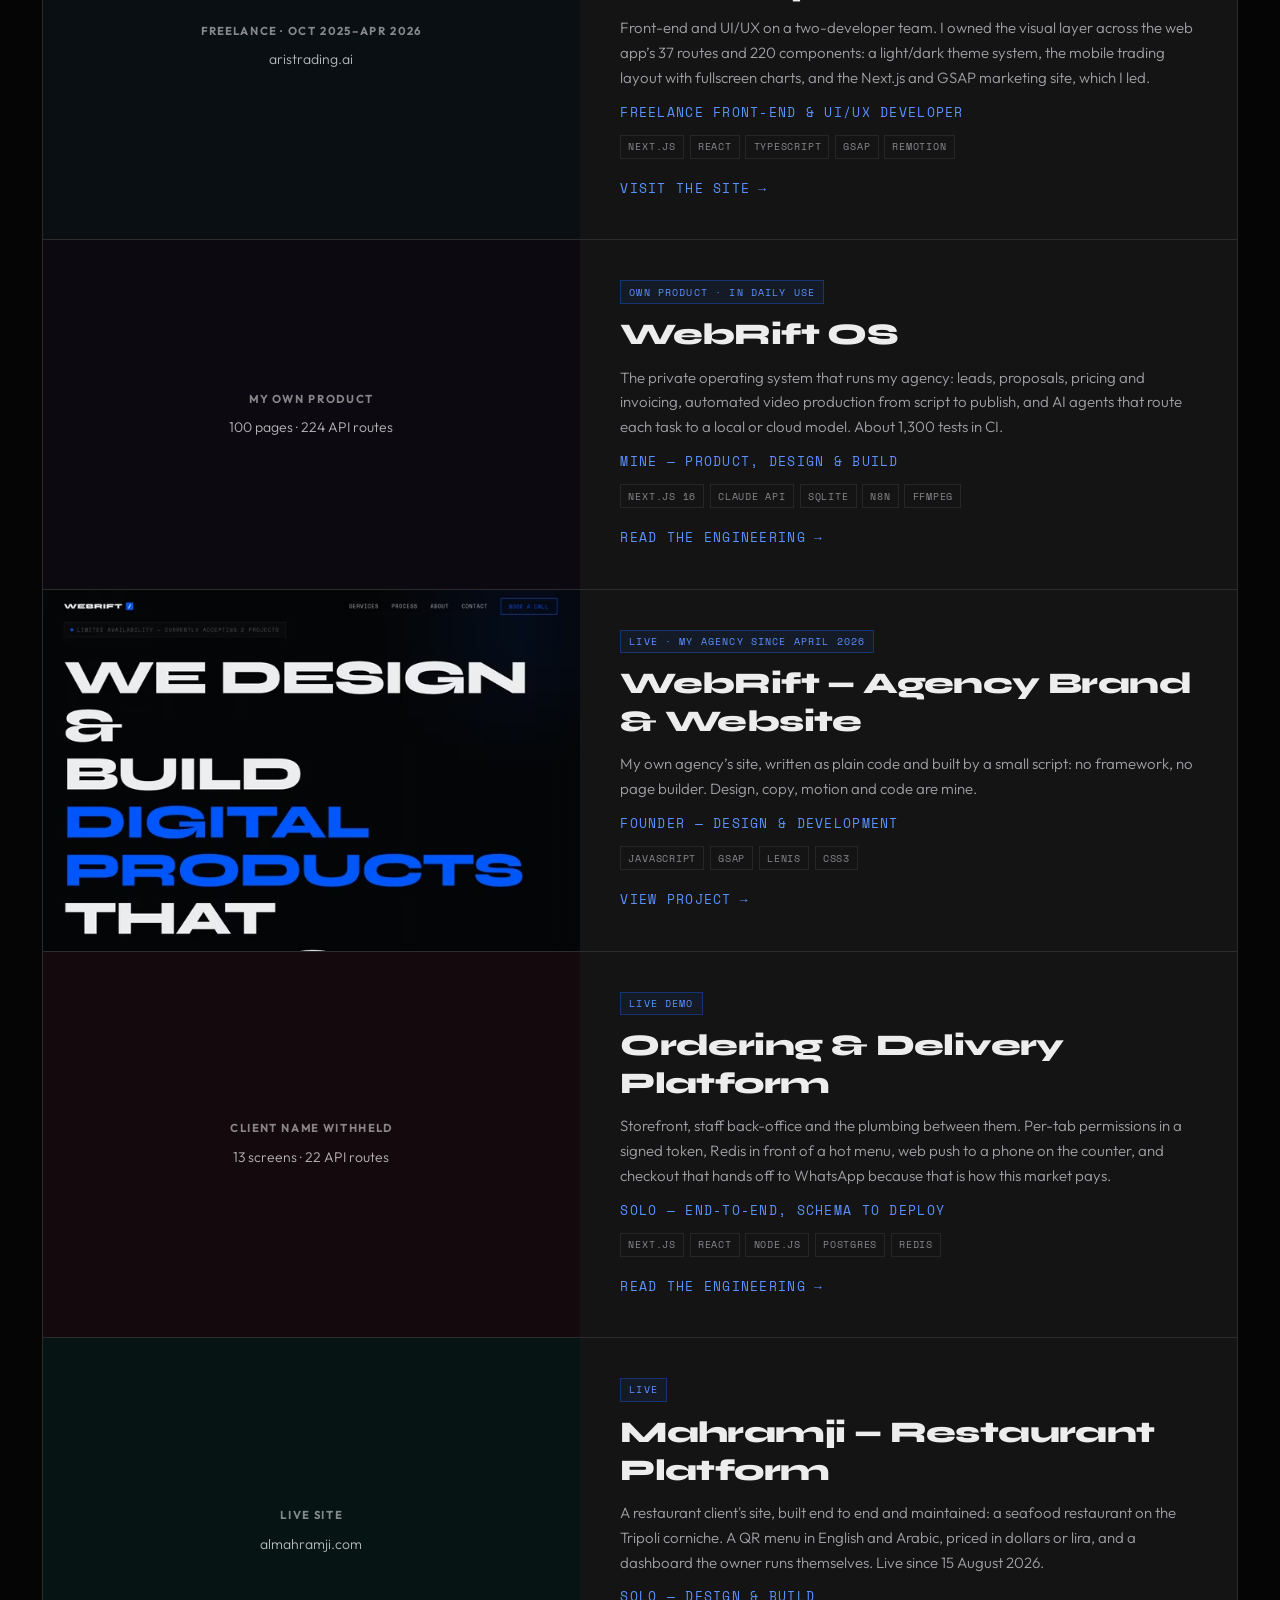
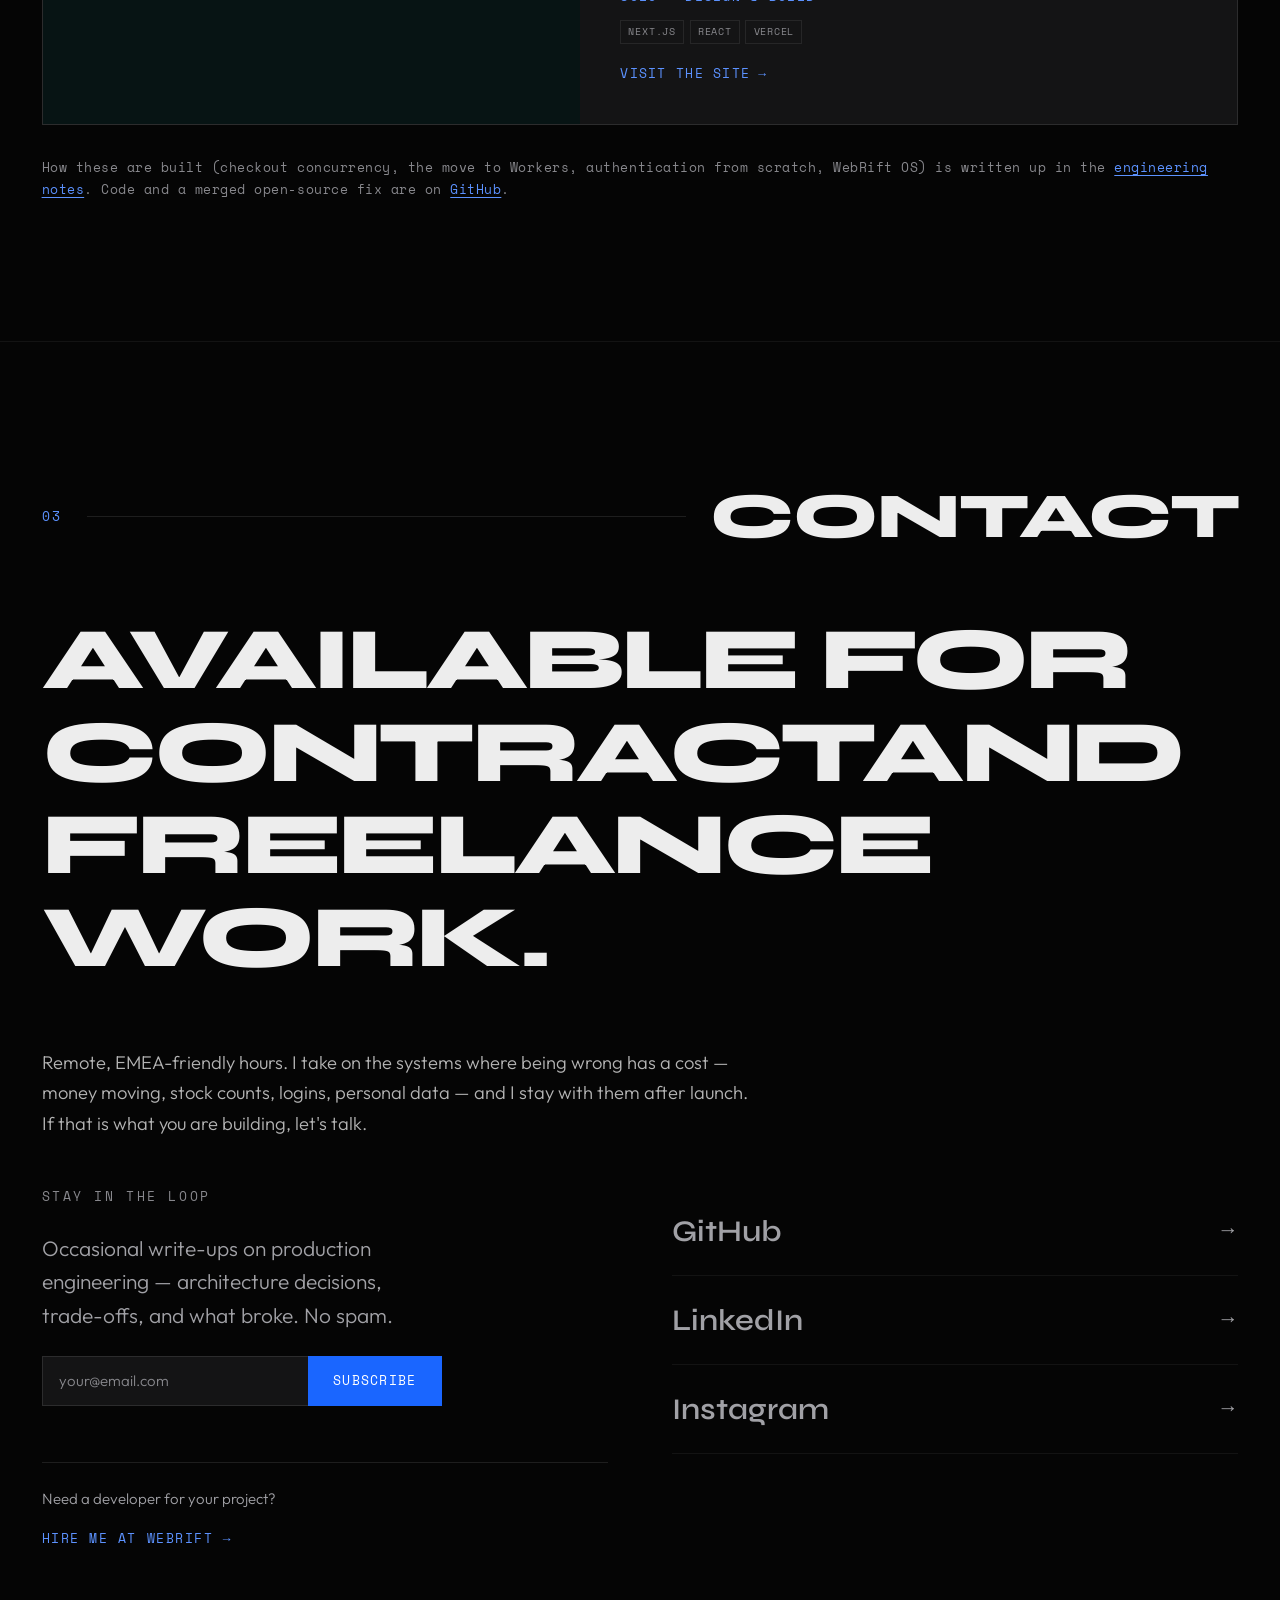
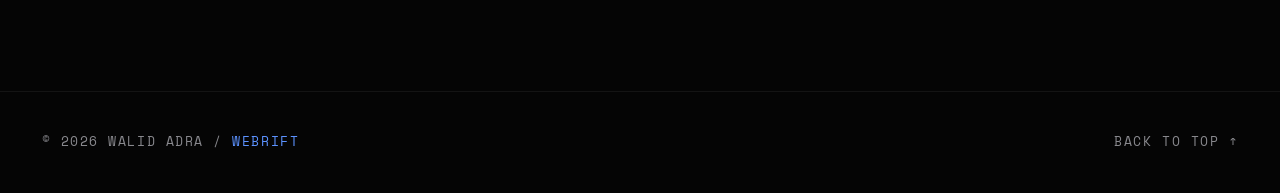
==== commit 22dfc8df: "WebRift founded April 2026, after Aris AI Co-Authored-By: Claude Opus 5.5 <noreply@anthropic.com>" ====
--- a/index.html
+++ b/index.html
@@ -344,7 +344,7 @@
               </div>
             </div>
             <div class="project-card__body">
-              <span class="project-card__state">Live · my agency since 2025</span>
+              <span class="project-card__state">Live · my agency since April 2026</span>
               <h3 class="project-card__title">WebRift — Agency Brand &amp; Website</h3>
               <p class="project-card__desc">My own agency’s site, written as plain code and built by a small script: no framework, no page builder. Design, copy, motion and code are mine.</p>
               <div class="project-card__role">Founder — design &amp; development</div>
